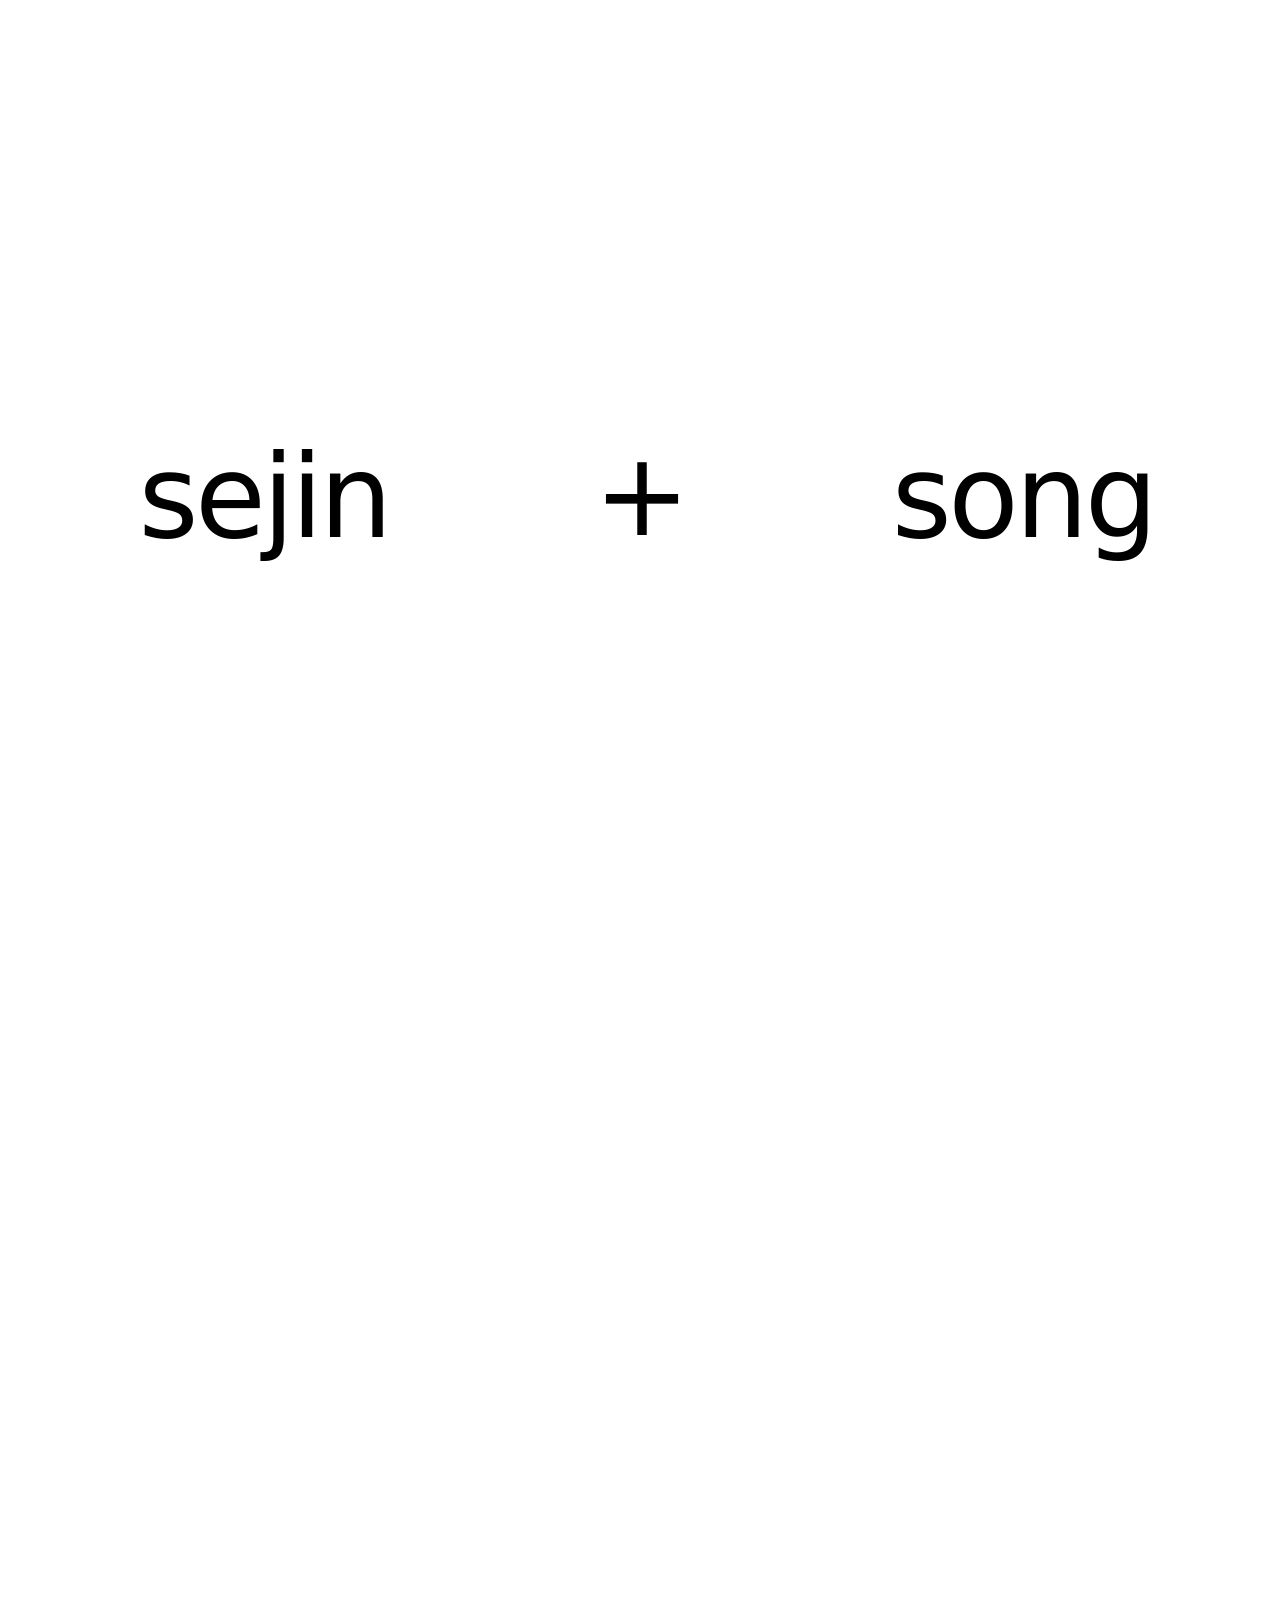
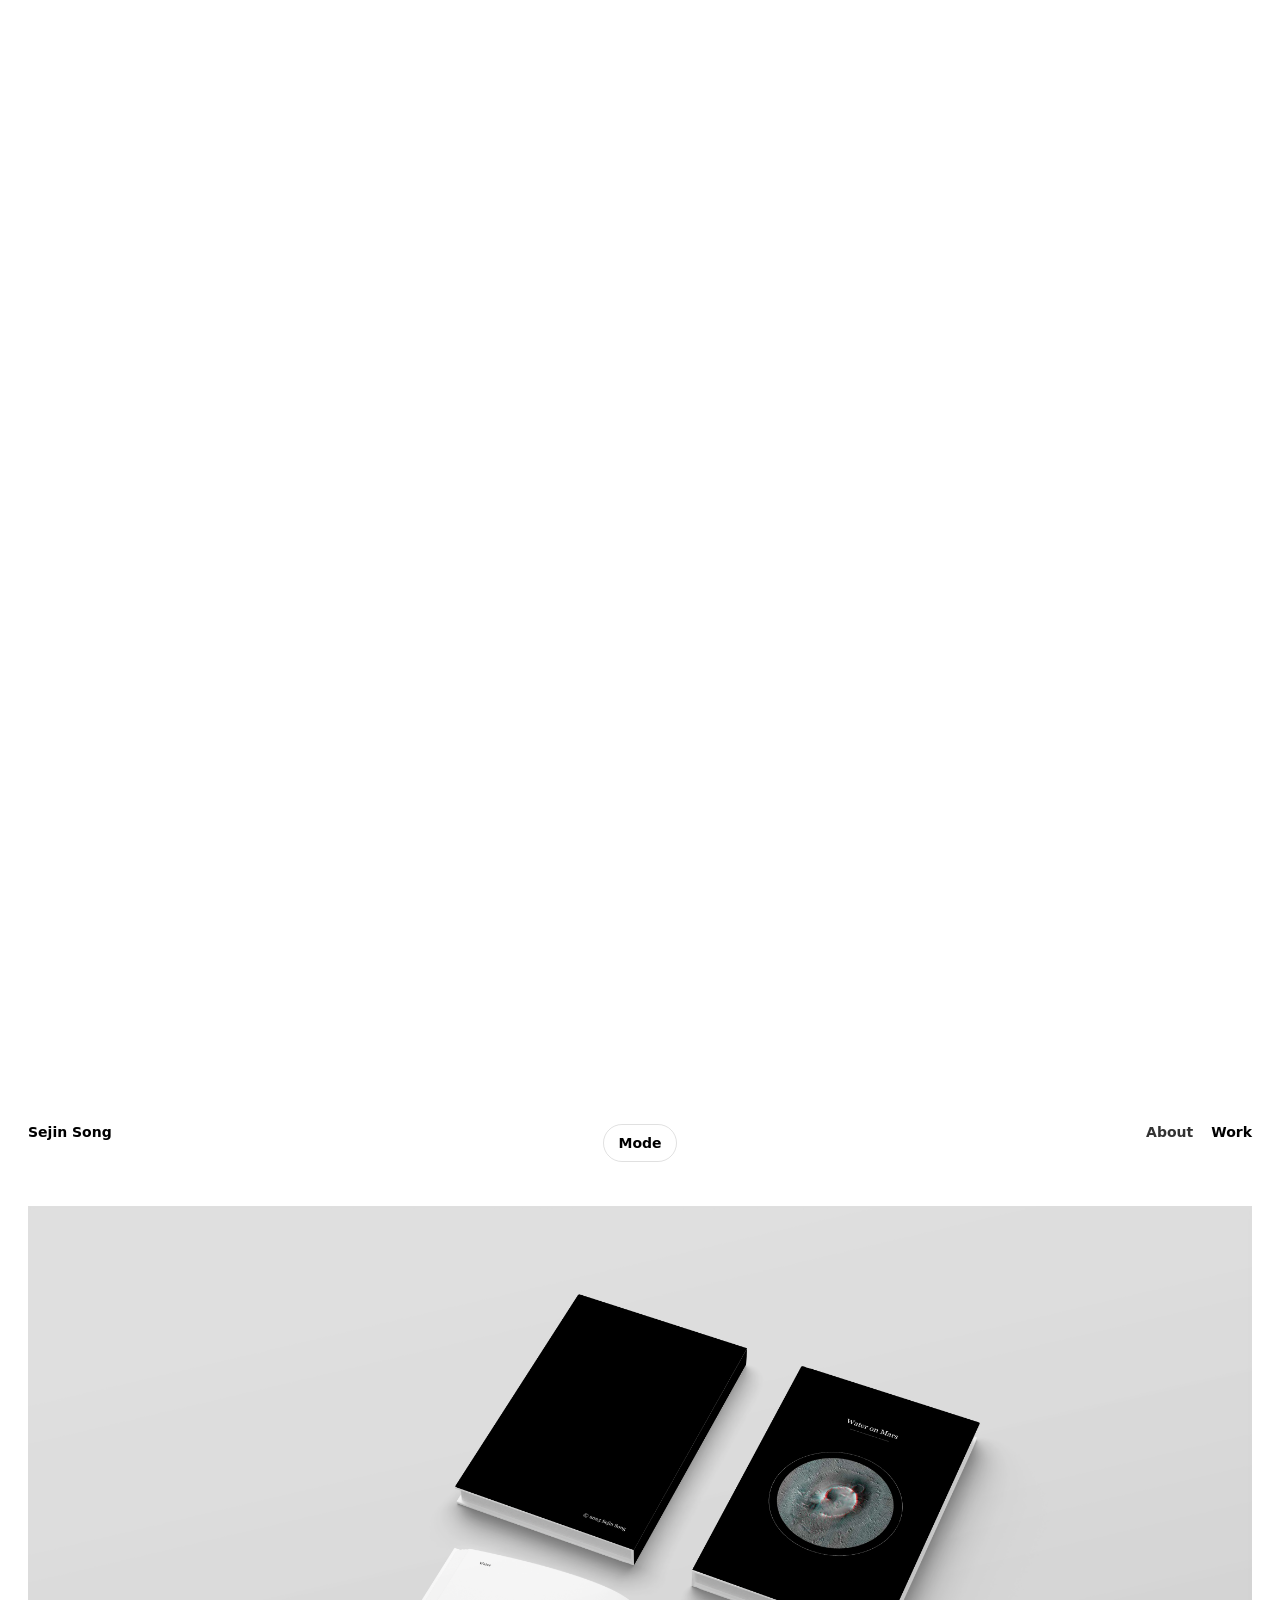
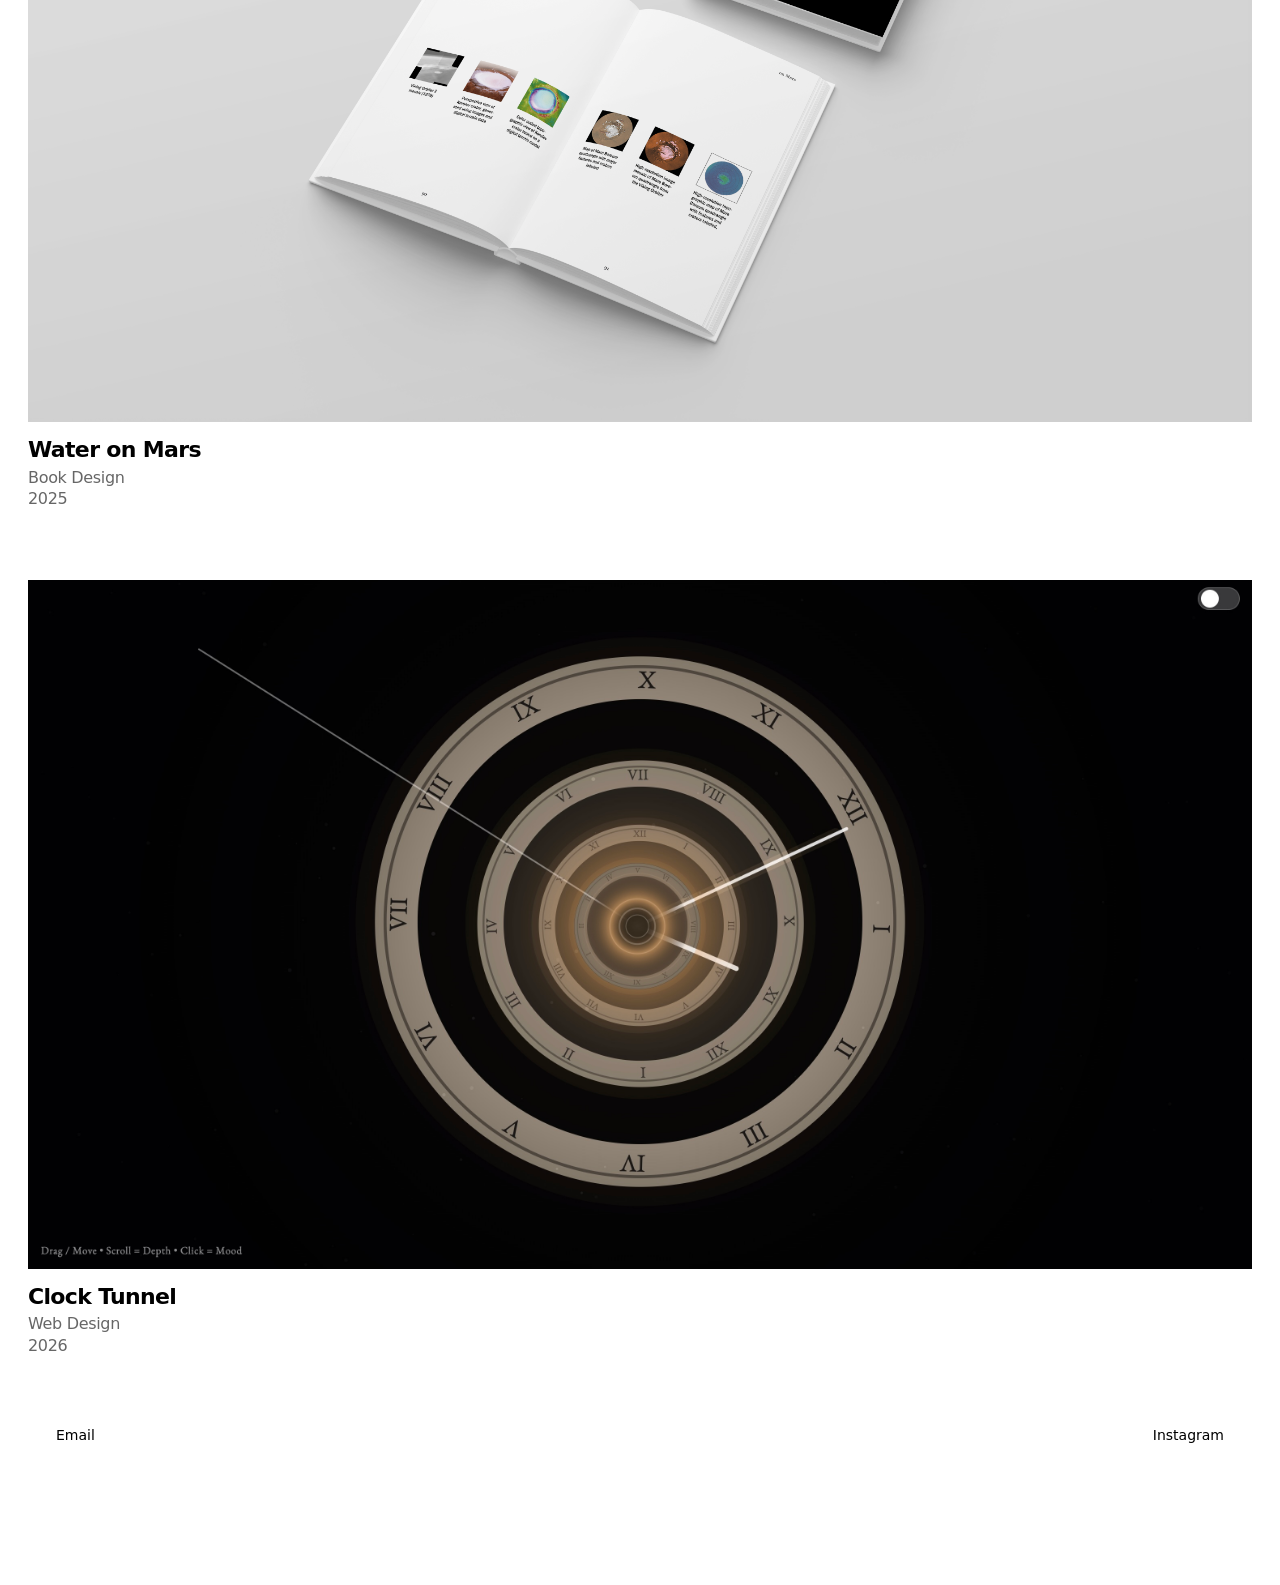
==== index.html @ 60182e3f "Add files via upload" ====
<!doctype html>
<html lang="en">
<head>
  <meta charset="utf-8" />
  <meta name="viewport" content="width=device-width, initial-scale=1" />
  <title>Sejin + Song</title>
  <link rel="stylesheet" href="style.css" />
</head>

<body>
  <!-- 1) Intro scroll animation zone -->
  <section class="scrollZone" id="scrollZone">
    <div class="stage">
      <div class="type">
        <!-- Stage 0 -->
        <h1 class="type__line is-0" id="t0">
          <span class="left">sejin</span>
          <span class="plus">+</span>
          <span class="right">song</span>
        </h1>

        <!-- Stage 1 -->
        <h1 class="type__line is-1" id="t1" aria-hidden="true">
          <span class="left">se</span>
          <span class="plus">+</span>
          <span class="right">so</span>
        </h1>

        <!-- Stage 2 -->
        <h1 class="type__line is-2" id="t2" aria-hidden="true">
          <span class="left">s</span>
          <span class="plus">+</span>
          <span class="right">s</span>
        </h1>
      </div>
    </div>
  </section>

  <!-- 2) Portfolio page (replacing ONE) -->
  <section class="onePage" id="one">
    <header class="oneTop">
      <div class="oneTop__left">Sejin Song</div>

      <button class="modeBtn" id="modeBtn" type="button" aria-label="Toggle theme">
        Mode
      </button>

      <nav class="oneTop__right">
        <a href="#about" class="navLink">About</a>
        <a href="#work" class="navLink is-active">Work</a>
      </nav>
    </header>

    <main class="portfolioMain" id="work">
      <article class="projectCard">
        <a href="wateronmars/index.html" class="projectLink">
          <div class="projectImageWrap">
            <img src="wateronmars.png" alt="Water on Mars book design preview" class="projectImage" />
          </div>
          <div class="projectMeta">
            <h2 class="projectTitle">Water on Mars</h2>
            <p class="projectType">Book Design</p>
            <p class="projectYear">2025</p>
          </div>
        </a>
      </article>

      <article class="projectCard">
        <a href="clock-tunnel.html" class="projectLink">
          <div class="projectImageWrap">
            <img src="clocktunnel.jpg" alt="Clock Tunnel web design preview" class="projectImage" />
          </div>
          <div class="projectMeta">
            <h2 class="projectTitle">Clock Tunnel</h2>
            <p class="projectType">Web Design</p>
            <p class="projectYear">2026</p>
          </div>
        </a>
      </article>


    <footer class="oneBottom">
      <a class="footLink" href="mailto:s7e.song@gmail.com">Email</a>
      <div class="footCenter"></div>
      <a class="footLink" href="https://www.instagram.com/ssejinnnn/" target="_blank" rel="noopener noreferrer">
        Instagram
      </a>
    </footer>
  </section>

  <script src="script.js"></script>
</body>
</html>
---- style.css ----
:root{
  --bg:#fff;
  --fg:#000;
  --muted:rgba(0,0,0,.35);
  --font:ui-sans-serif, system-ui, -apple-system, "Helvetica Neue", Helvetica, Arial, sans-serif;
  --gap:16vw;
}

*{
  box-sizing:border-box;
}

html,
body{
  height:100%;
}

body{
  margin:0;
  background:var(--bg);
  color:var(--fg);
  font-family:var(--font);
  overflow-x:hidden;
}

/* ---------- INTRO SCROLL ZONE ---------- */
.scrollZone{
  height:300vh;
  position:relative;
}

.stage{
  position:sticky;
  top:0;
  height:100vh;
  display:grid;
  place-items:center;
}

.type{
  position:relative;
  width:min(1400px, 96vw);
  height:1.2em;
}

.type__line{
  margin:0;
  position:absolute;
  inset:0;
  display:grid;
  grid-template-columns:1fr auto 1fr;
  align-items:center;
  font-size:clamp(48px, 9vw, 140px);
  font-weight:400;
  letter-spacing:-0.03em;
  line-height:1;
  white-space:nowrap;
  opacity:0;
  transform:translateY(0);
  filter:blur(0);
  will-change:opacity, transform;
}

.left{
  justify-self:end;
  padding-right:var(--gap);
}

.right{
  justify-self:start;
  padding-left:var(--gap);
}

.plus{
  justify-self:center;
  transform:translateY(-0.02em);
}

/* ---------- PORTFOLIO PAGE ---------- */
.onePage{
  --one-bg:#ffffff;
  --one-fg:#000000;
  --one-line:rgba(0,0,0,.12);
  --one-card:#f0f0f0;

  min-height:100vh;
  background:var(--one-bg);
  color:var(--one-fg);
  position:relative;
}

.onePage.is-dark{
  --one-bg:#000000;
  --one-fg:#ffffff;
  --one-line:rgba(255,255,255,.18);
  --one-card:#111111;
}

.oneTop{
  position:sticky;
  top:0;
  z-index:20;
  background:var(--one-bg);
  padding:24px 28px;
  display:grid;
  grid-template-columns:1fr auto 1fr;
  align-items:start;
  font-size:14px;
}

.oneTop__left{
  font-weight:600;
}

.oneTop__right{
  justify-self:end;
  display:inline-flex;
  gap:18px;
  font-weight:600;
}

.navLink{
  color:var(--one-fg);
  text-decoration:none;
  opacity:.8;
}

.navLink.is-active{
  opacity:1;
}

.modeBtn{
  justify-self:center;
  background:transparent;
  color:var(--one-fg);
  border:1px solid var(--one-line);
  border-radius:999px;
  padding:10px 14px;
  font:inherit;
  font-weight:600;
  cursor:pointer;
  transition:transform .15s ease, background .15s ease;
}

.modeBtn:hover{
  transform:translateY(-1px);
  background:color-mix(in oklab, var(--one-fg) 8%, transparent);
}

/* ---------- portfolio list ---------- */
.portfolioMain{
  width:min(1240px, calc(100vw - 56px));
  margin:0 auto;
  padding:20px 0 120px;
}

.projectCard{
  margin-bottom:72px;
}

.projectLink{
  color:var(--one-fg);
  text-decoration:none;
  display:block;
}

.projectImageWrap{
  width:100%;
  background:var(--one-card);
  overflow:hidden;
}

.projectImage{
  display:block;
  width:100%;
  height:auto;
  object-fit:cover;
}

.projectMeta{
  padding-top:16px;
}

.projectTitle{
  margin:0;
  font-size:22px;
  font-weight:700;
  letter-spacing:-0.03em;
  line-height:1.08;
  color:var(--one-fg);
}

.projectType{
  margin:6px 0 2px 0;
  font-size:16px;
  font-weight:500;
  line-height:1.2;
  letter-spacing:-0.02em;
  color:rgba(0,0,0,.6);
}

.projectYear{
  margin:0;
  font-size:16px;
  font-weight:500;
  line-height:1.2;
  letter-spacing:-0.02em;
  color:rgba(0,0,0,.6);
}

.onePage.is-dark .projectType,
.onePage.is-dark .projectYear{
  color:rgba(255,255,255,.6);
}

.projectLink:hover .projectTitle,
.projectLink:hover .projectType,
.projectLink:hover .projectYear{
  opacity:.82;
}

/* ---------- footer ---------- */
.oneBottom{
  padding:0 28px 22px;
  display:grid;
  grid-template-columns:1fr auto 1fr;
  align-items:end;
  font-size:14px;
  color:var(--one-fg);
}

.oneBottom .footLink:last-child{
  justify-self:end;
}

.footLink{
  color:var(--one-fg);
  text-decoration:none;
  white-space:nowrap;
}

.footLink:hover{
  text-decoration:underline;
  text-underline-offset:4px;
}

.footCenter{
  justify-self:center;
  white-space:nowrap;
}

/* ---------- mobile ---------- */
@media (max-width:700px){

  .type{
    width:calc(100vw - 32px);
  }

  .type__line{
    font-size:clamp(30px, 11vw, 60px);
  }

  .oneTop{
    top:0;
    padding:16px;
    grid-template-columns:auto auto auto;
    align-items:center;
    gap:8px;
    font-size:12px;
  }

  .oneTop__left{
    white-space:nowrap;
  }

  .oneTop__right{
    gap:8px;
    white-space:nowrap;
  }

  .modeBtn{
    padding:6px 10px;
    font-size:12px;
  }

  .portfolioMain{
    width:calc(100vw - 32px);
    padding:14px 0 72px;
  }

  .projectCard{
    margin-bottom:56px;
  }

  .projectMeta{
    padding-top:14px;
  }

 .projectTitle{
  font-size:14px;
  font-weight:600;
  line-height:1.05;
}

.projectType{
  margin:4px 0 0 0;
  font-size:12px;
  line-height:1.15;
}

.projectYear{
  font-size:12px;
  line-height:1.15;
}

  .oneBottom{
    left:16px;
    right:16px;
    bottom:16px;
    padding:0 16px 16px;
    font-size:12px;
    grid-template-columns:auto 1fr auto;
    column-gap:8px;
  }

  .footCenter{
    text-align:center;
    font-size:11px;
  }
}
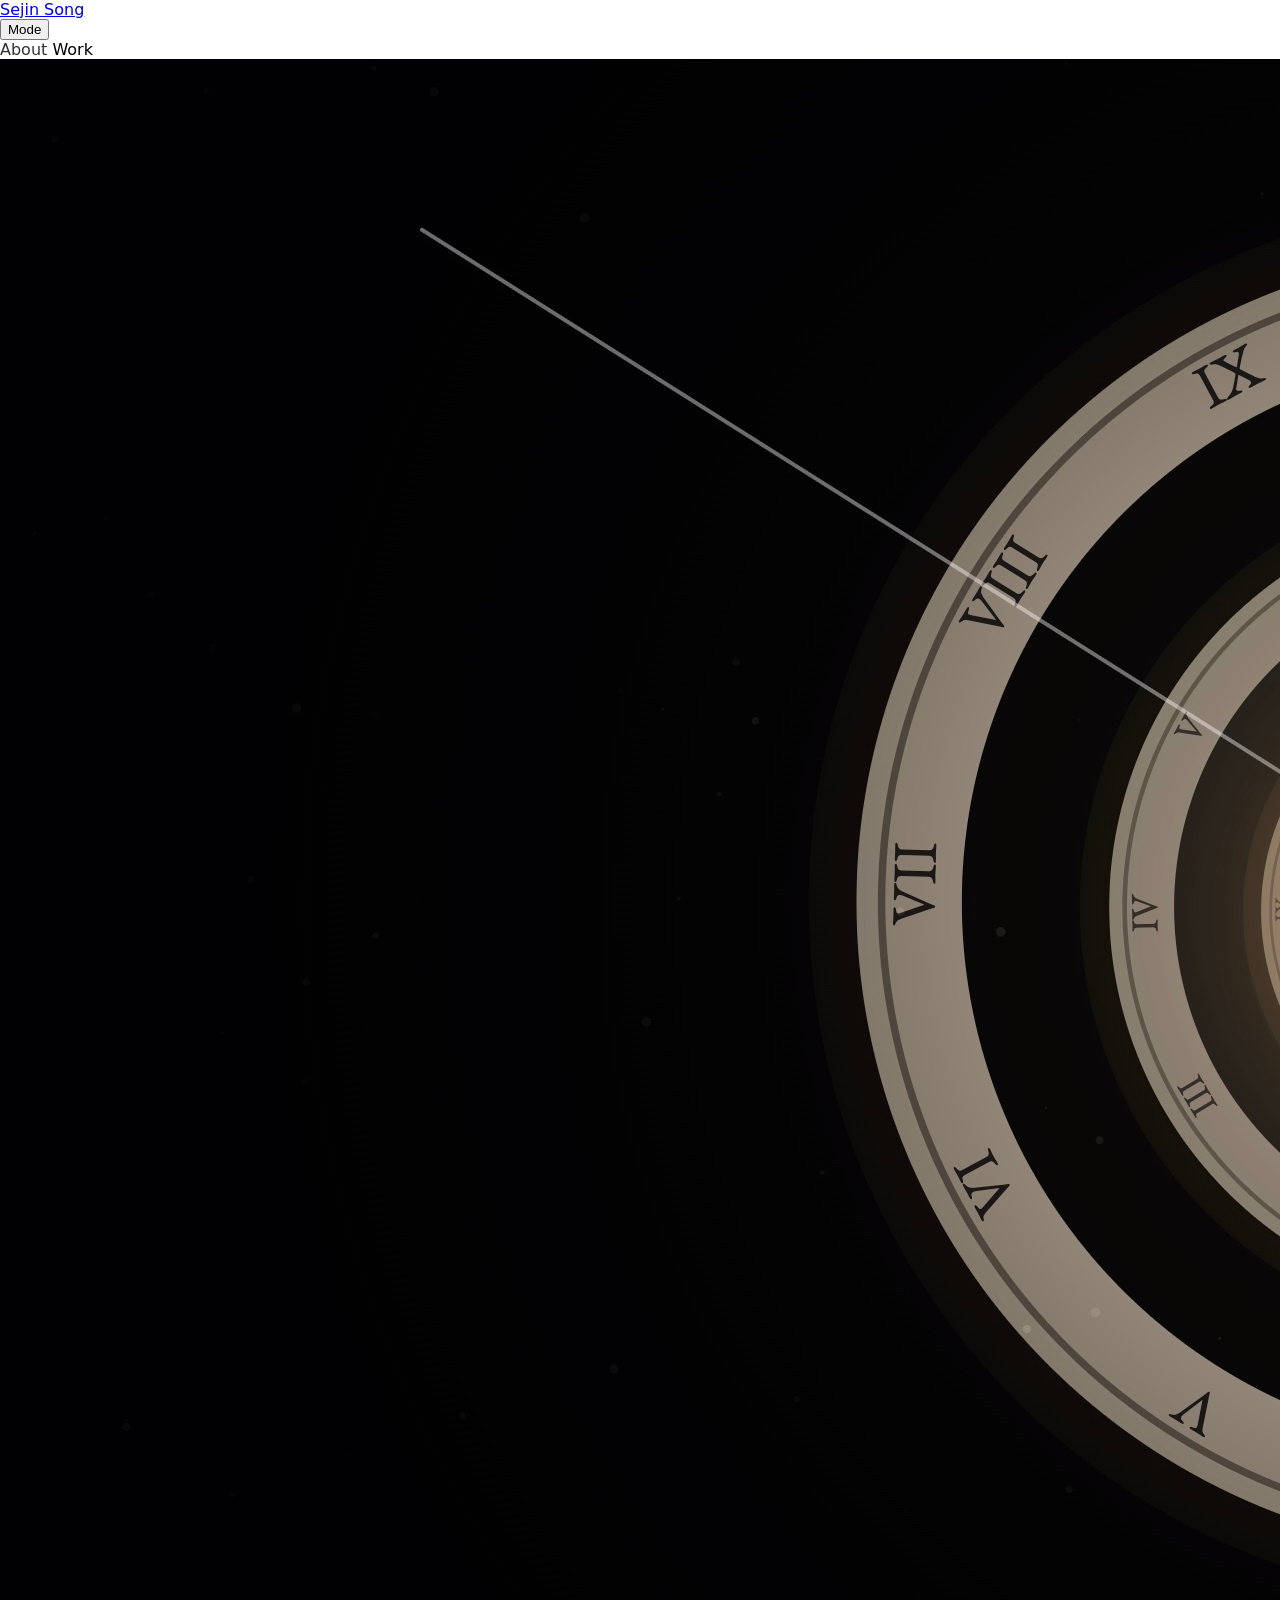
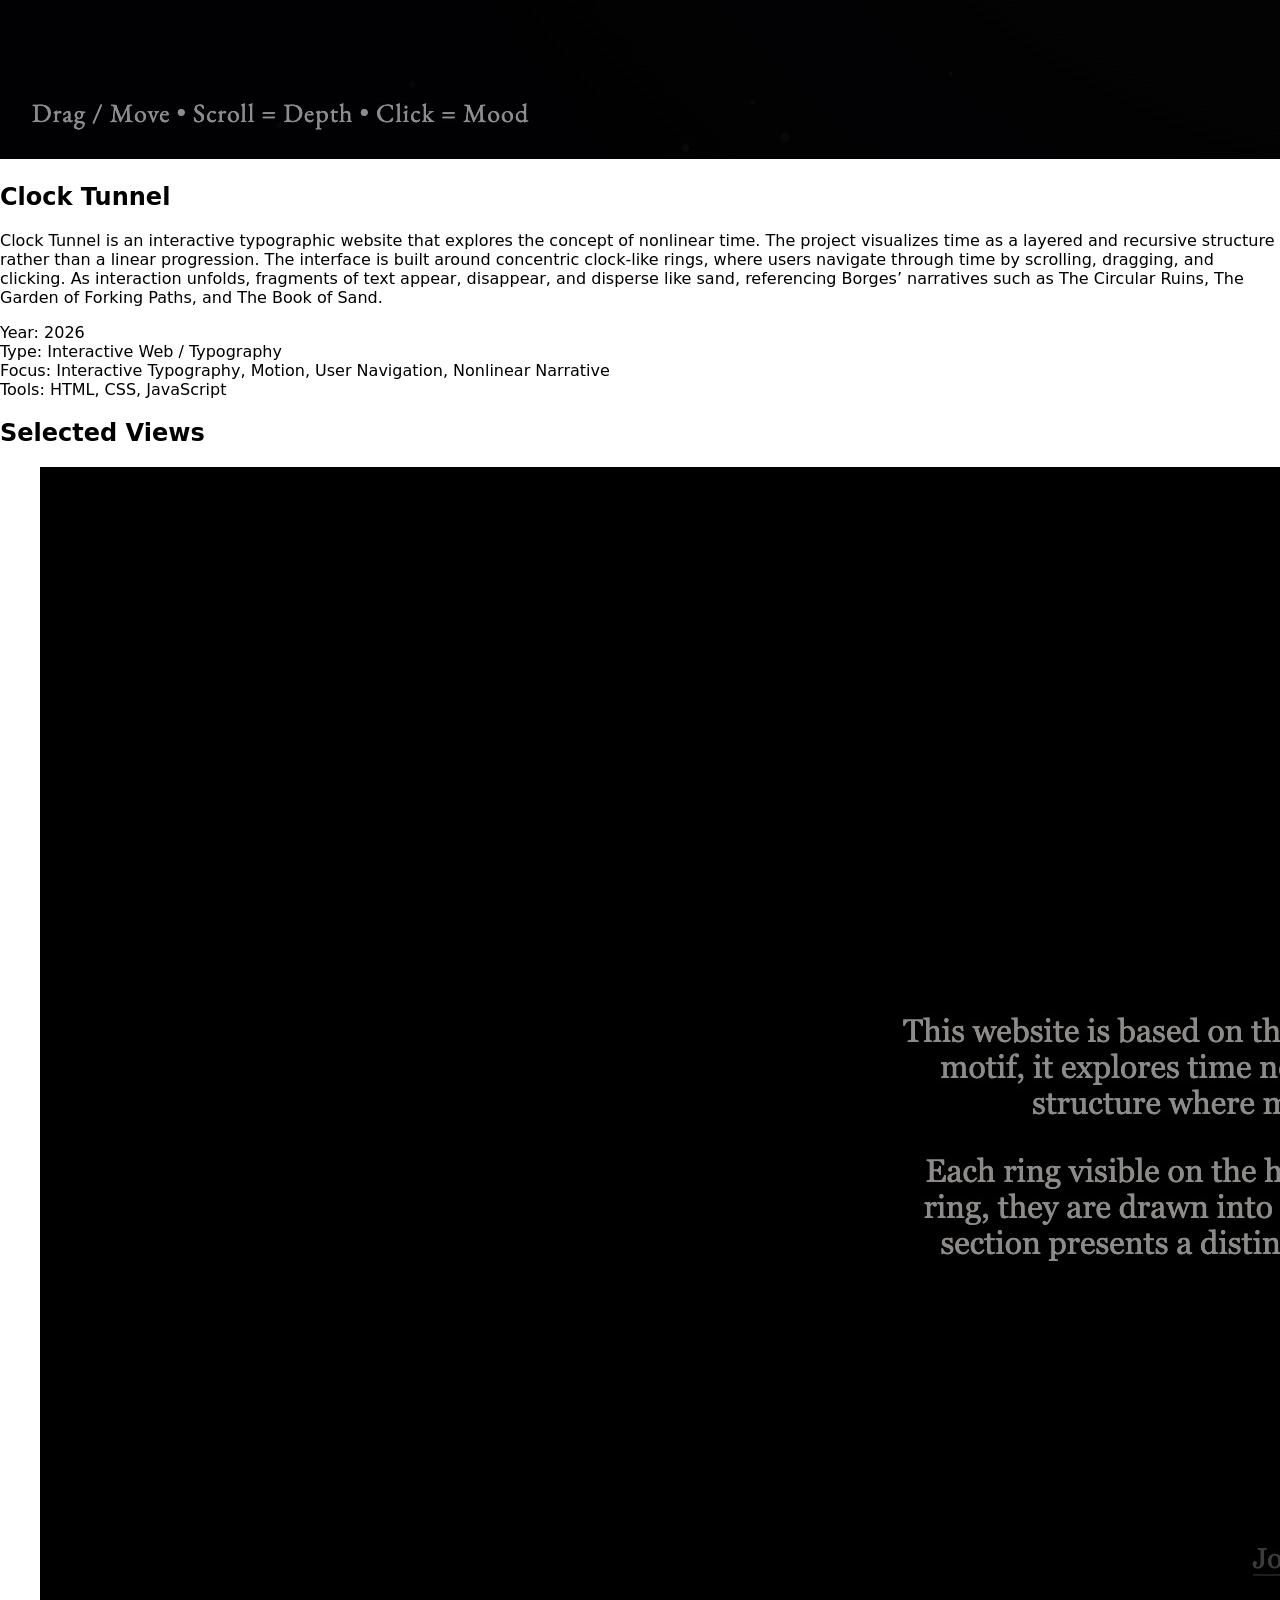
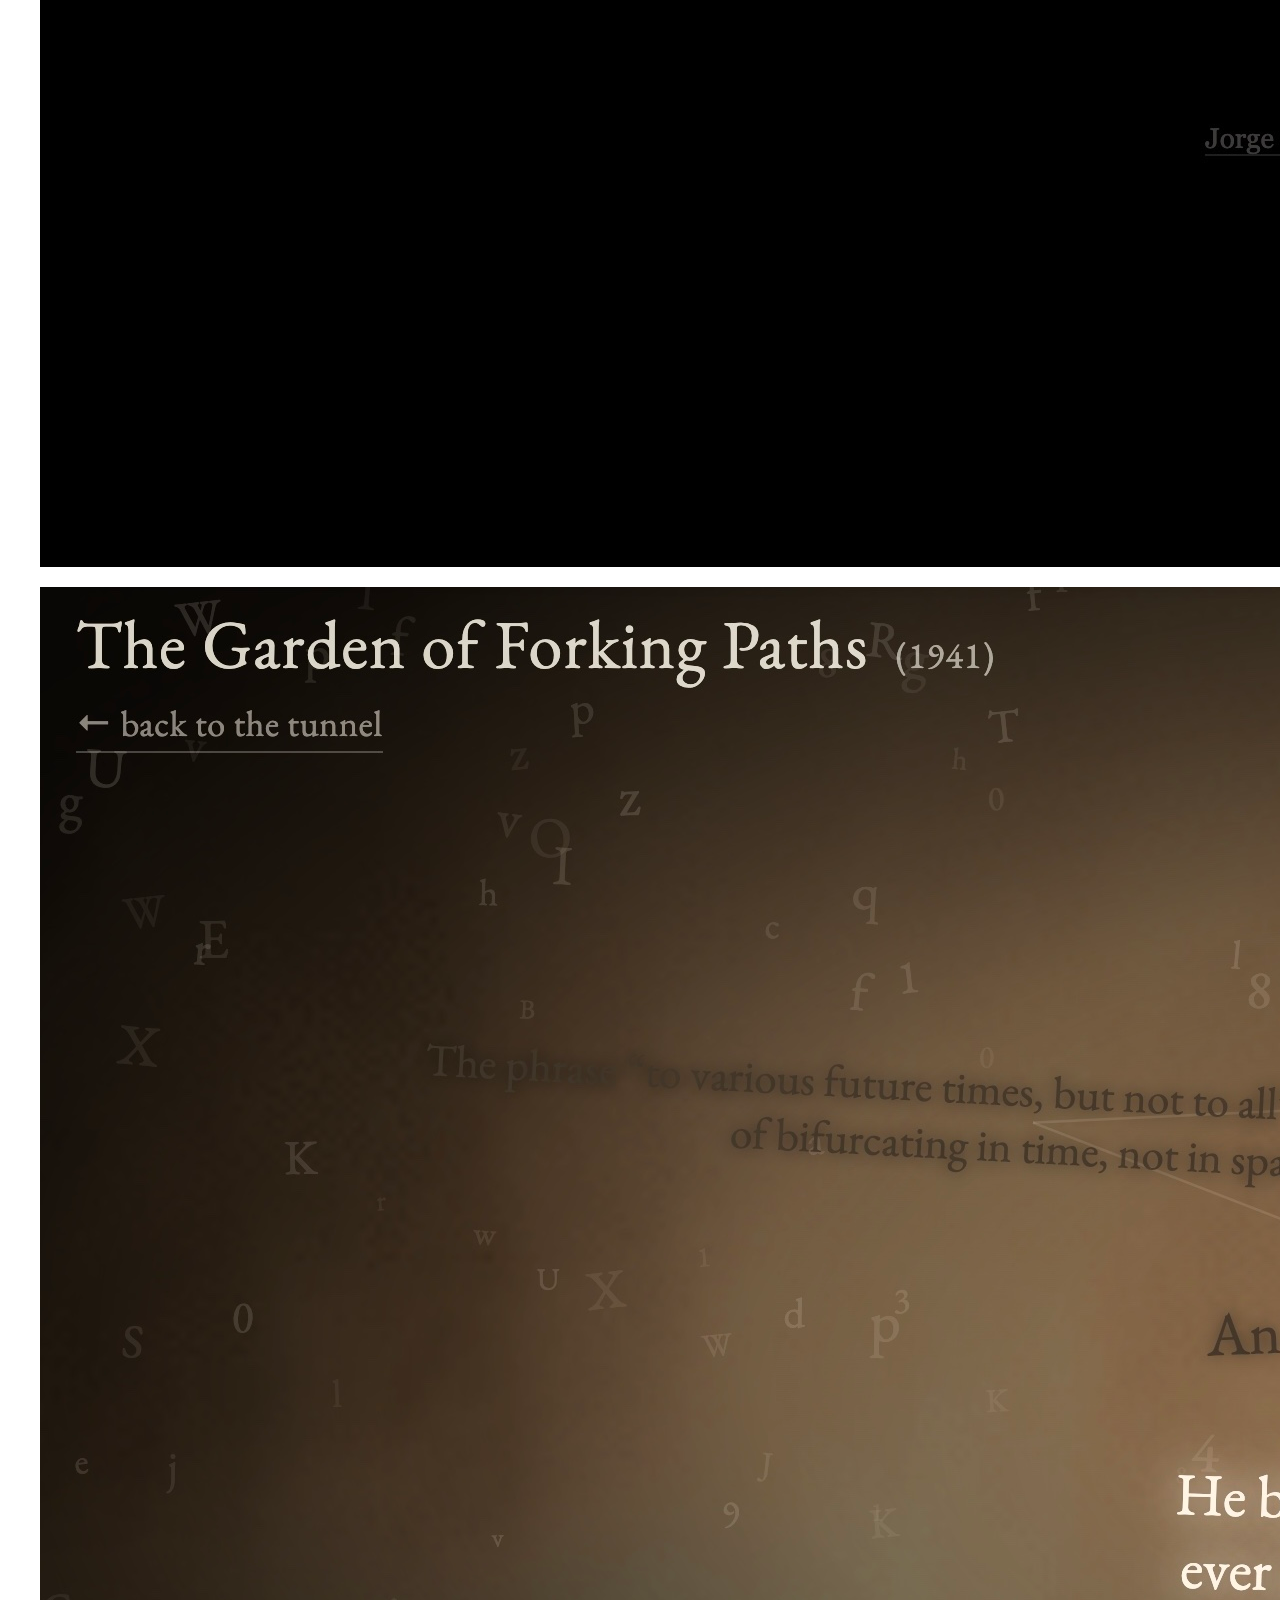
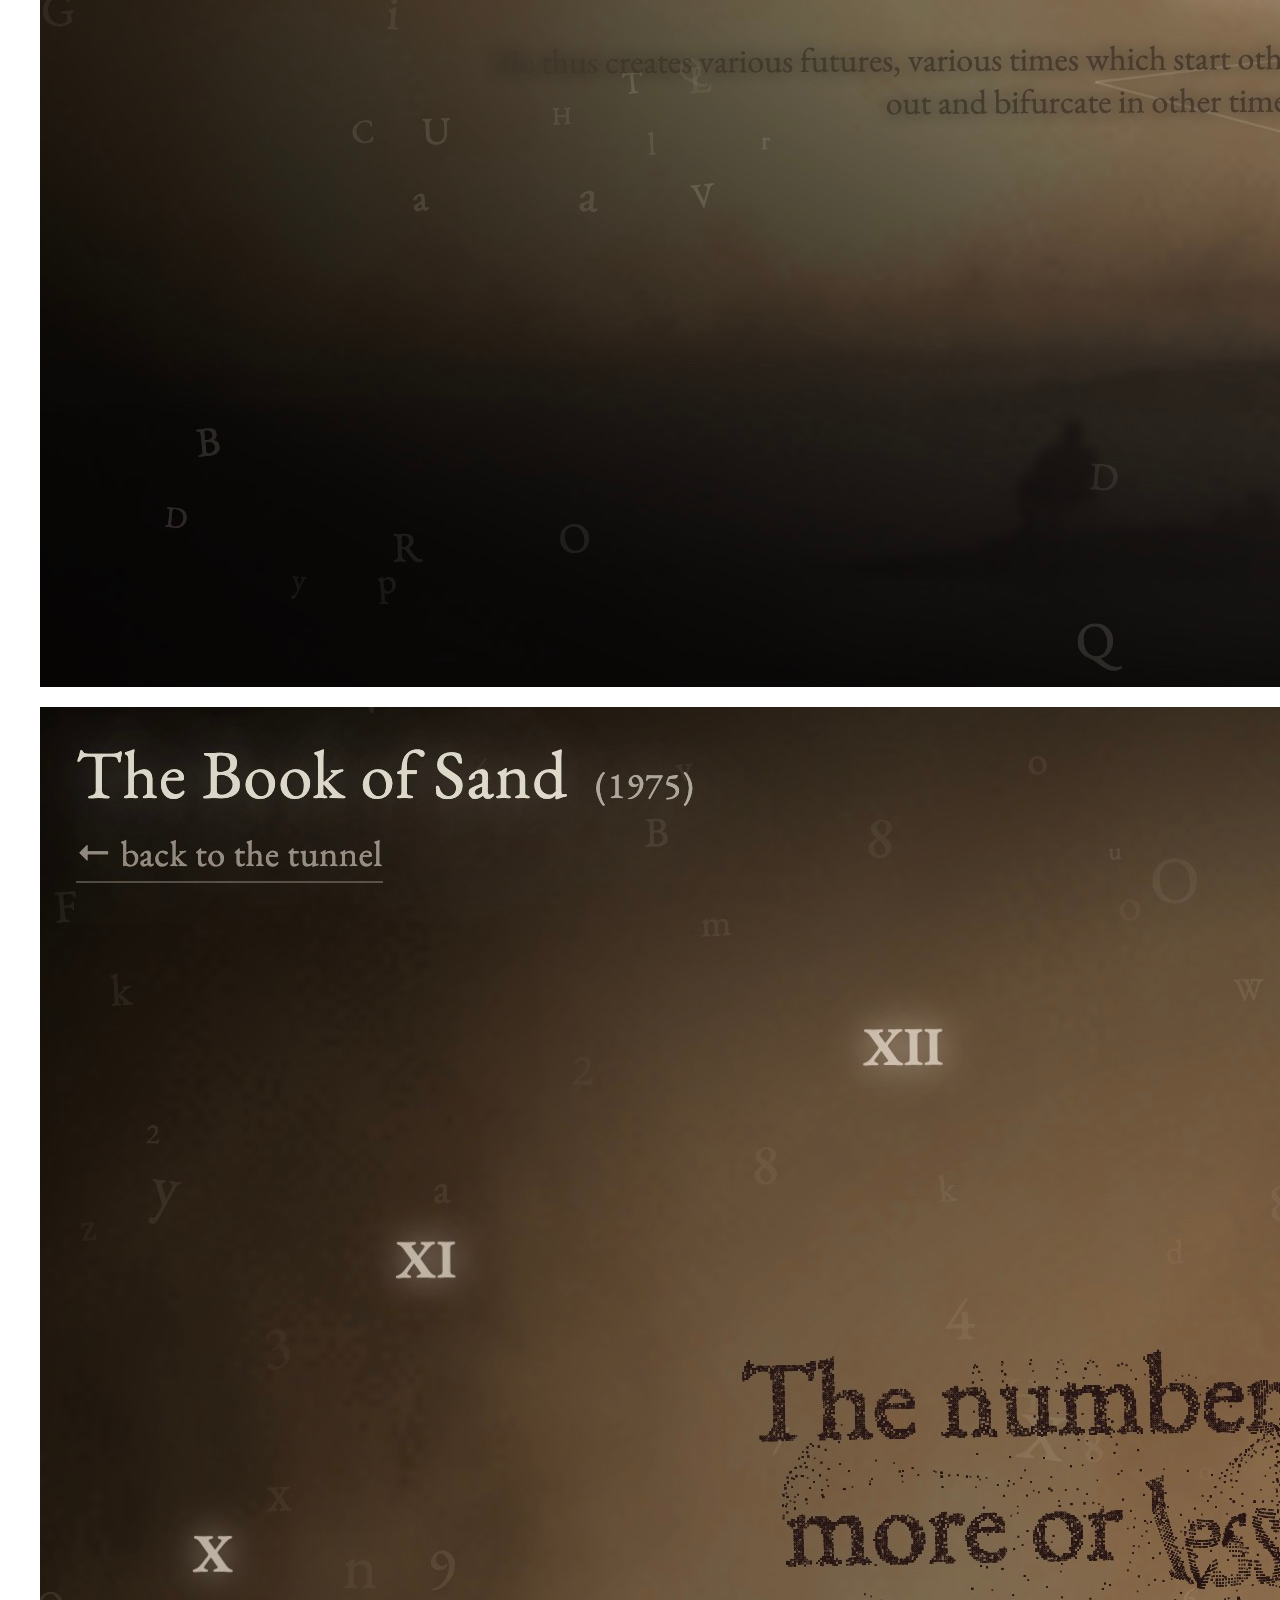
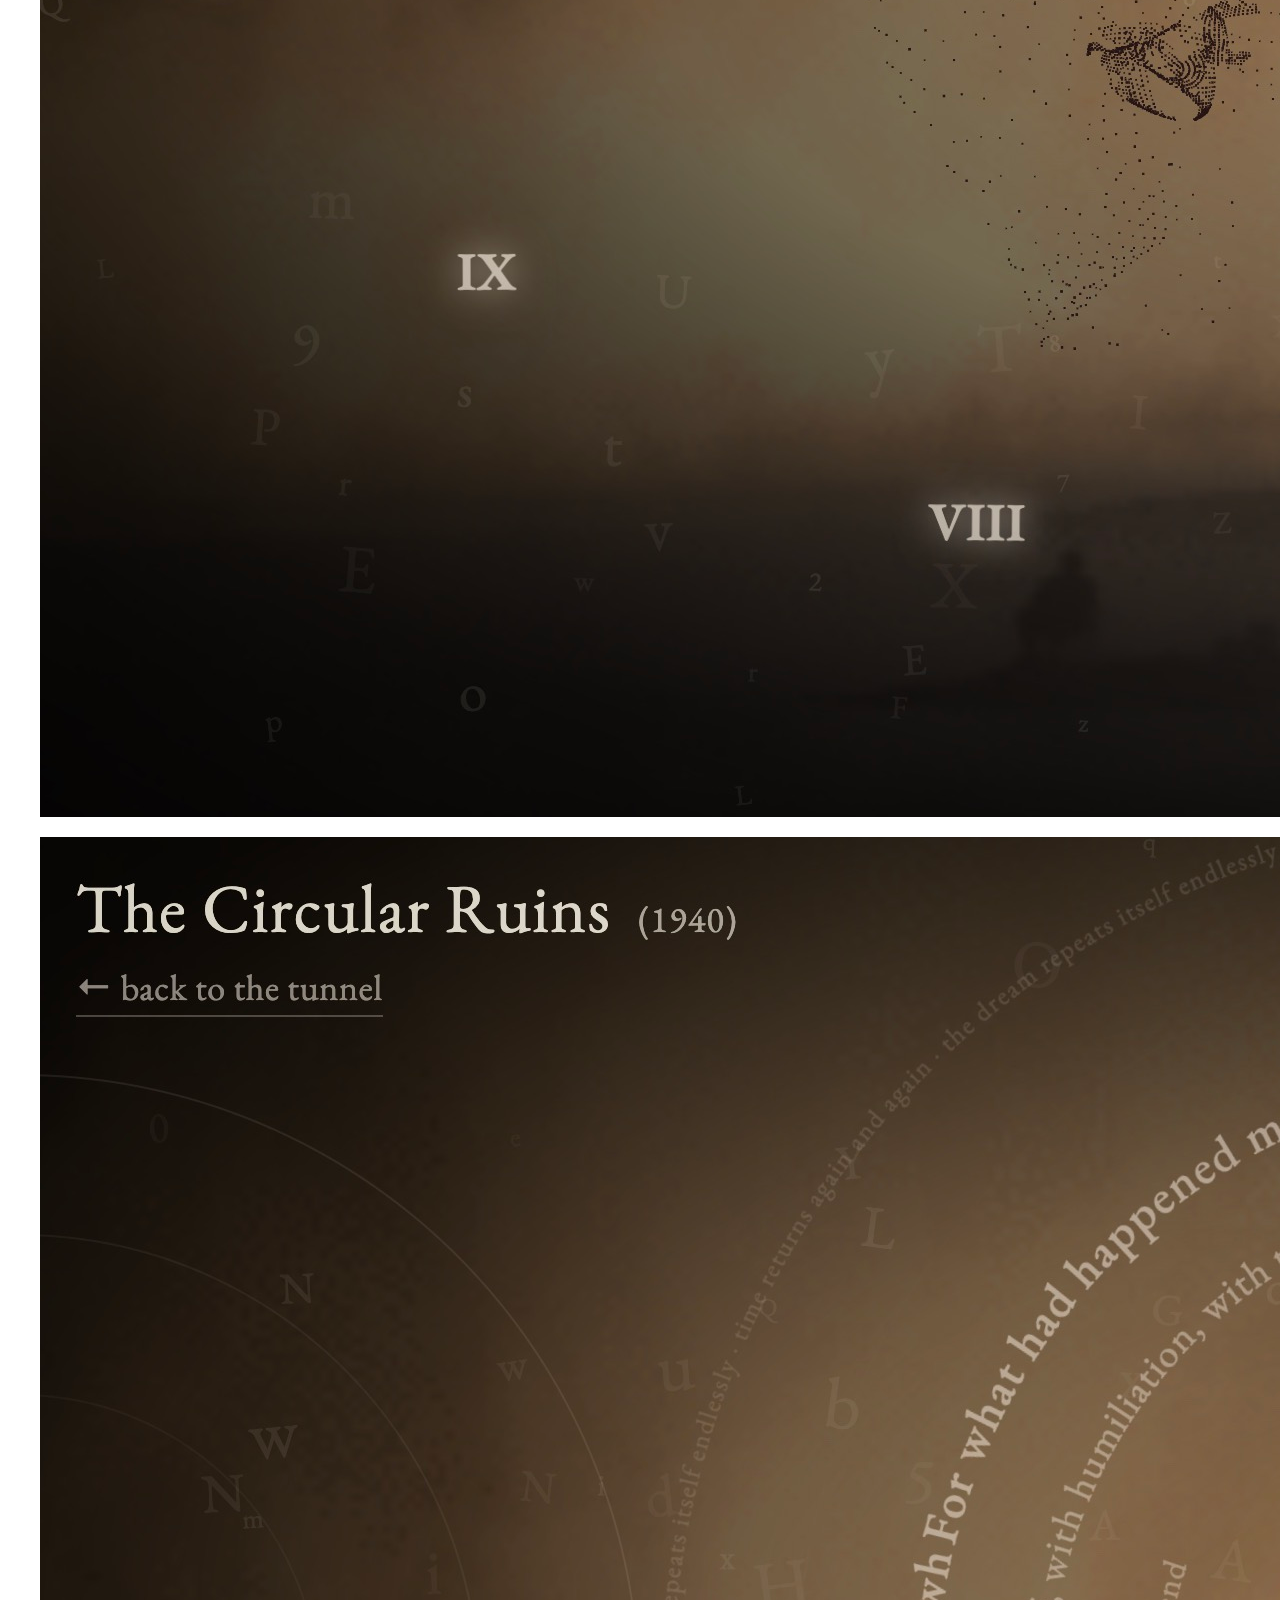
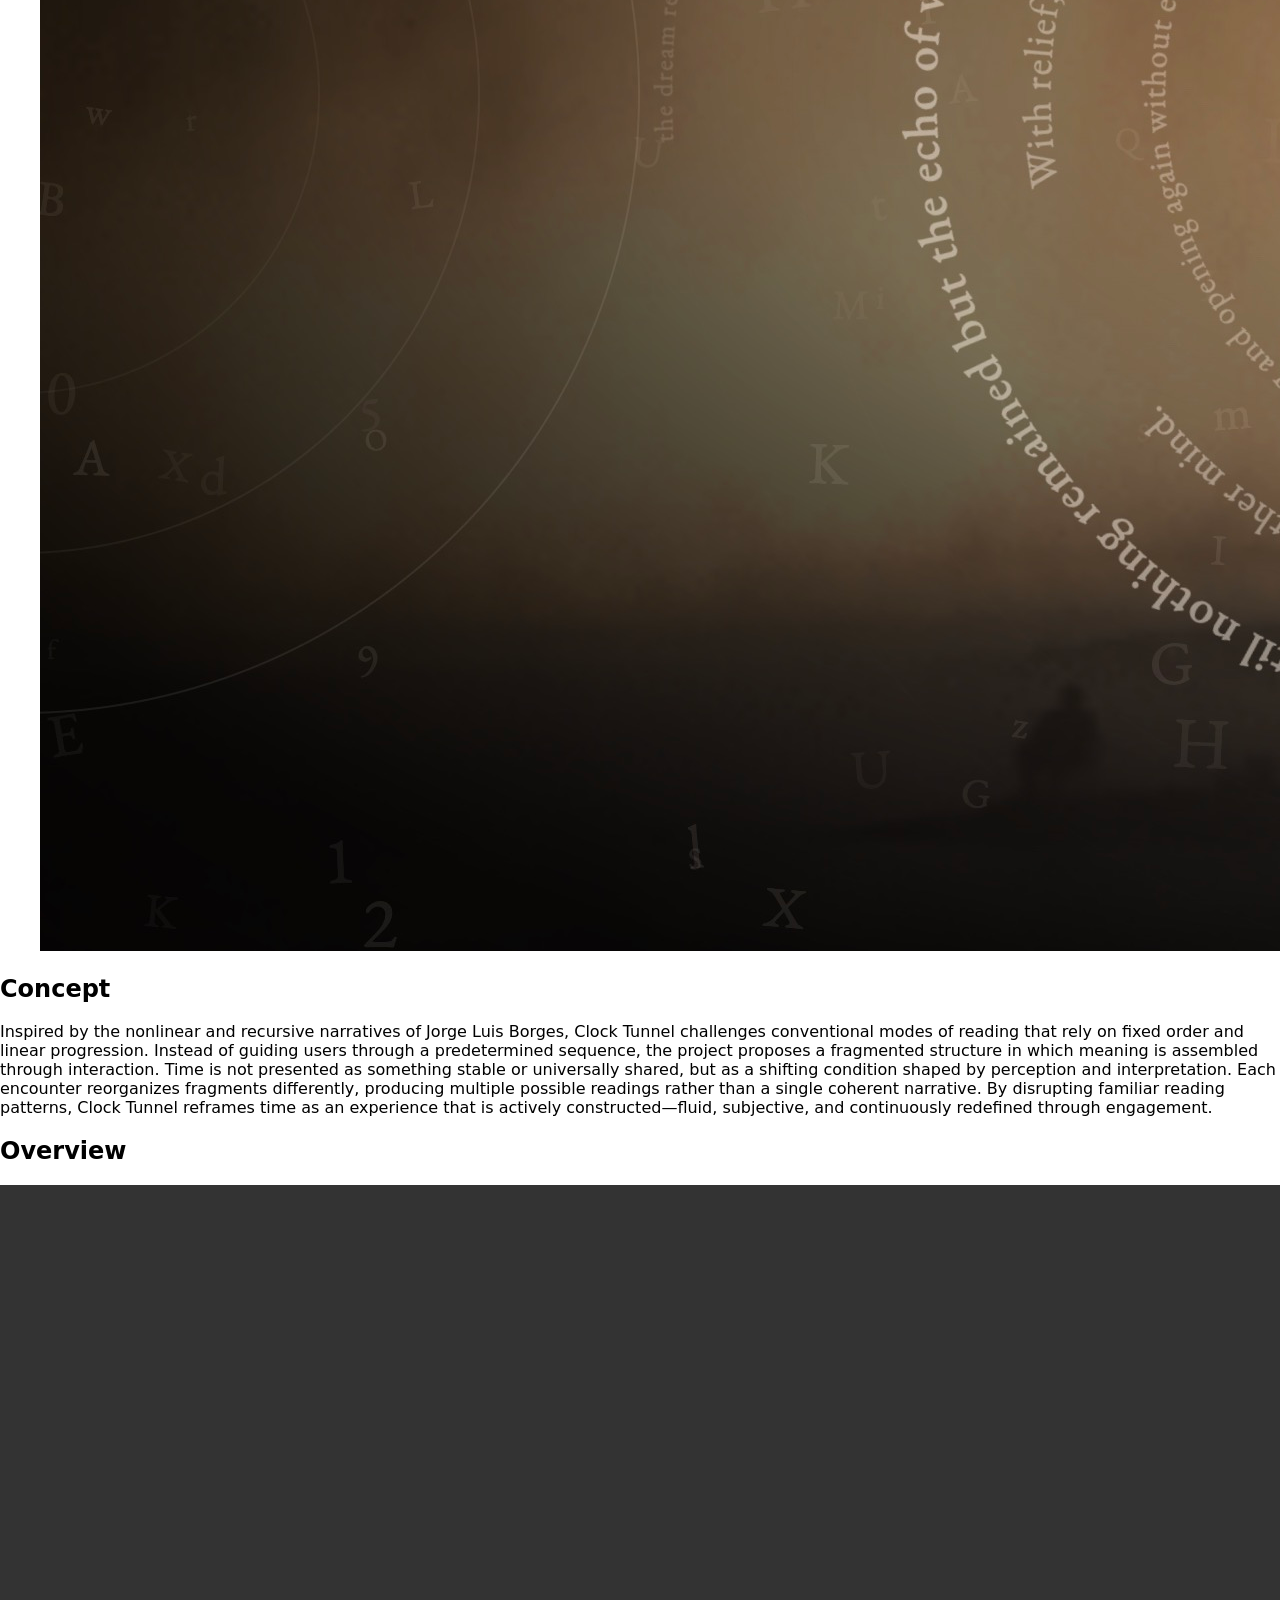
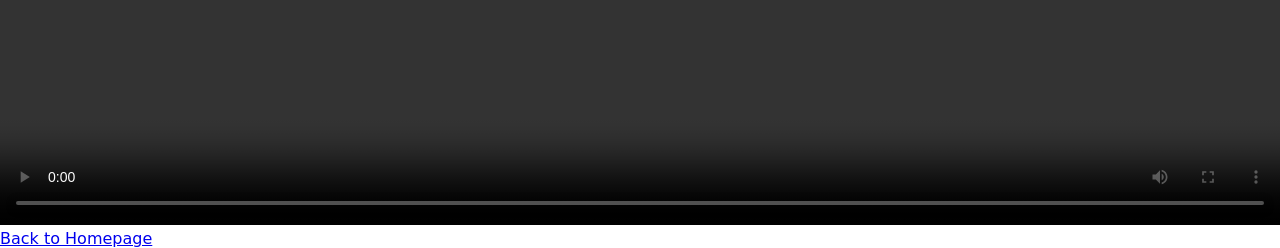
==== commit 64e266b5: "Add files via upload" ====
--- a/index.html
+++ b/index.html
@@ -1,93 +1,127 @@
-<!doctype html>
+<!DOCTYPE html>
 <html lang="en">
 <head>
-  <meta charset="utf-8" />
-  <meta name="viewport" content="width=device-width, initial-scale=1" />
-  <title>Sejin + Song</title>
+  <meta charset="UTF-8" />
+  <meta name="viewport" content="width=device-width, initial-scale=1.0" />
+  <title>clocktunnel — Sejin Song</title>
   <link rel="stylesheet" href="style.css" />
 </head>
+<body class="site-body">
+  <header class="site-header">
+    <a class="brand" href="index.html">Sejin Song</a>
 
-<body>
-  <!-- 1) Intro scroll animation zone -->
-  <section class="scrollZone" id="scrollZone">
-    <div class="stage">
-      <div class="type">
-        <!-- Stage 0 -->
-        <h1 class="type__line is-0" id="t0">
-          <span class="left">sejin</span>
-          <span class="plus">+</span>
-          <span class="right">song</span>
-        </h1>
-
-        <!-- Stage 1 -->
-        <h1 class="type__line is-1" id="t1" aria-hidden="true">
-          <span class="left">se</span>
-          <span class="plus">+</span>
-          <span class="right">so</span>
-        </h1>
-
-        <!-- Stage 2 -->
-        <h1 class="type__line is-2" id="t2" aria-hidden="true">
-          <span class="left">s</span>
-          <span class="plus">+</span>
-          <span class="right">s</span>
-        </h1>
-      </div>
-    </div>
-  </section>
-
-  <!-- 2) Portfolio page (replacing ONE) -->
-  <section class="onePage" id="one">
-    <header class="oneTop">
-      <div class="oneTop__left">Sejin Song</div>
-
-      <button class="modeBtn" id="modeBtn" type="button" aria-label="Toggle theme">
+    <div class="header-center">
+      <button id="modeToggle" class="mode-button" type="button" aria-label="Toggle theme">
         Mode
       </button>
+    </div>
 
-      <nav class="oneTop__right">
-        <a href="#about" class="navLink">About</a>
+    <nav class="site-nav" aria-label="Main navigation">
+       <a href="../About/index.html" class="navLink">About</a>
         <a href="#work" class="navLink is-active">Work</a>
-      </nav>
-    </header>
+    </nav>
+  </header>
+  
 
-    <main class="portfolioMain" id="work">
-      <article class="projectCard">
-        <a href="wateronmars/index.html" class="projectLink">
-          <div class="projectImageWrap">
-            <img src="wateronmars.png" alt="Water on Mars book design preview" class="projectImage" />
+  <main class="project-page">
+    <!-- top section -->
+    <section class="project-top">
+      <div class="project-top__image">
+        <img src="image/1.jpg" alt="Clock Tunnel front gif" />
+      </div>
+
+      <div class="project-top__info">
+        <h1>Clock Tunnel</h1>
+
+        <p class="project-summary">
+         Clock Tunnel is an interactive typographic website that explores the concept of nonlinear time.
+The project visualizes time as a layered and recursive structure rather than a linear progression.
+
+The interface is built around concentric clock-like rings, where users navigate through time by scrolling, dragging, and clicking. As interaction unfolds, fragments of text appear, disappear, and disperse like sand, referencing Borges’ narratives such as The Circular Ruins, The Garden of Forking Paths, and The Book of Sand.
+
+          
+        </p>
+        
+
+        <div class="project-meta">
+          <div class="meta-row">
+            <span class="meta-label">Year:</span>
+            <span class="meta-value">2026</span>
           </div>
-          <div class="projectMeta">
-            <h2 class="projectTitle">Water on Mars</h2>
-            <p class="projectType">Book Design</p>
-            <p class="projectYear">2025</p>
+
+          <div class="meta-row">
+            <span class="meta-label">Type:</span>
+            <span class="meta-value">Interactive Web / Typography</span>
           </div>
-        </a>
-      </article>
 
-      <article class="projectCard">
-        <a href="clock-tunnel.html" class="projectLink">
-          <div class="projectImageWrap">
-            <img src="clocktunnel.jpg" alt="Clock Tunnel web design preview" class="projectImage" />
+          <div class="meta-row">
+            <span class="meta-label">Focus:</span>
+            <span class="meta-value">Interactive Typography, Motion, User Navigation, Nonlinear Narrative</span>
           </div>
-          <div class="projectMeta">
-            <h2 class="projectTitle">Clock Tunnel</h2>
-            <p class="projectType">Web Design</p>
-            <p class="projectYear">2026</p>
+
+          <div class="meta-row">
+            <span class="meta-label">Tools:</span>
+            <span class="meta-value">HTML, CSS, JavaScript</span>
           </div>
-        </a>
-      </article>
+        </div>
+      </div>
+    </section>
 
+    <!-- selected views -->
+    <section class="project-section">
+      <h2 class="section-title">Selected Views</h2>
 
-    <footer class="oneBottom">
-      <a class="footLink" href="mailto:s7e.song@gmail.com">Email</a>
-      <div class="footCenter"></div>
-      <a class="footLink" href="https://www.instagram.com/ssejinnnn/" target="_blank" rel="noopener noreferrer">
-        Instagram
-      </a>
-    </footer>
-  </section>
+      <div class="selected-grid">
+        <figure class="selected-item">
+          <img src="image/6.jpg" alt="Interior spread with circular composition" />
+        </figure>
 
-  <script src="script.js"></script>
+        <figure class="selected-item">
+          <img src="image/3.jpg" alt="Interior spread with image and text" />
+        </figure>
+
+        <figure class="selected-item">
+          <img src="image/8.jpeg" alt="Interior spread with large image" />
+        </figure>
+
+        <figure class="selected-item">
+          <img src="image/7.jpeg" alt="Chapter opener spread" />
+        </figure>
+      </div>
+    </section>
+
+    <!-- concept -->
+    <section class="project-section concept-section">
+      <h2 class="section-title">Concept</h2>
+
+      <div class="concept-text">
+        <p>
+         Inspired by the nonlinear and recursive narratives of Jorge Luis Borges, Clock Tunnel challenges conventional modes of reading that rely on fixed order and linear progression.
+Instead of guiding users through a predetermined sequence, the project proposes a fragmented structure in which meaning is assembled through interaction.
+
+Time is not presented as something stable or universally shared, but as a shifting condition shaped by perception and interpretation. Each encounter reorganizes fragments differently, producing multiple possible readings rather than a single coherent narrative.
+
+By disrupting familiar reading patterns, Clock Tunnel reframes time as an experience that is actively constructed—fluid, subjective, and continuously redefined through engagement.
+        </p>
+      </div>
+    </section>
+
+ <section class="project-section">
+  <h2 class="section-title">Overview</h2>
+
+<div class="overview-media">
+  <video controls width="100%">
+    <source src="image/clocktunnel.mp4" type="video/mp4">
+  </video>
+</div>
+</section>
+
+<section class="back-home">
+  <a href="../index.html" class="back-home__button">Back to Homepage</a>
+</section>
+</main>
+  </main>
+ 
 </body>
-</html>+</html>
+<script src="script.js"></script>
--- a/style.css
+++ b/style.css
@@ -149,7 +149,7 @@
 
 /* ---------- portfolio list ---------- */
 .portfolioMain{
-  width:min(1240px, calc(100vw - 56px));
+  width:min(1000px, calc(100vw - 56px));
   margin:0 auto;
   padding:20px 0 120px;
 }
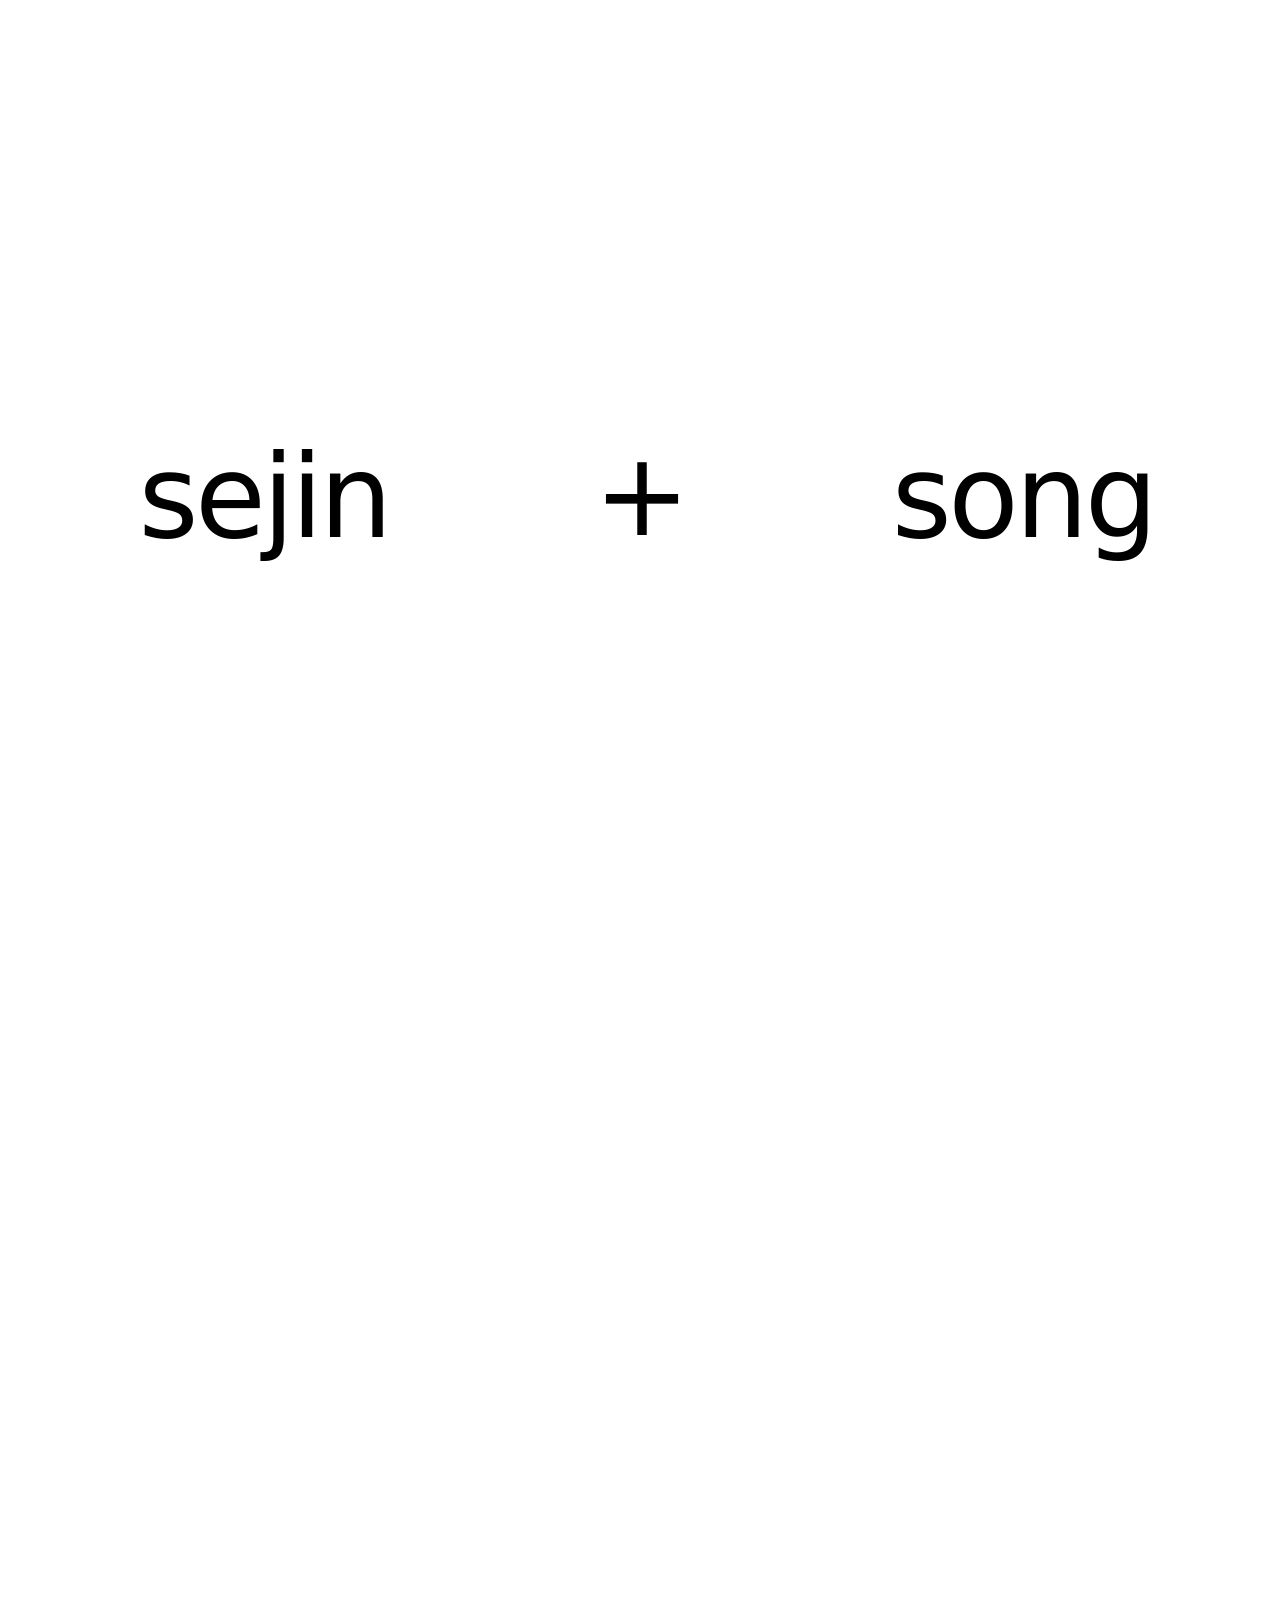
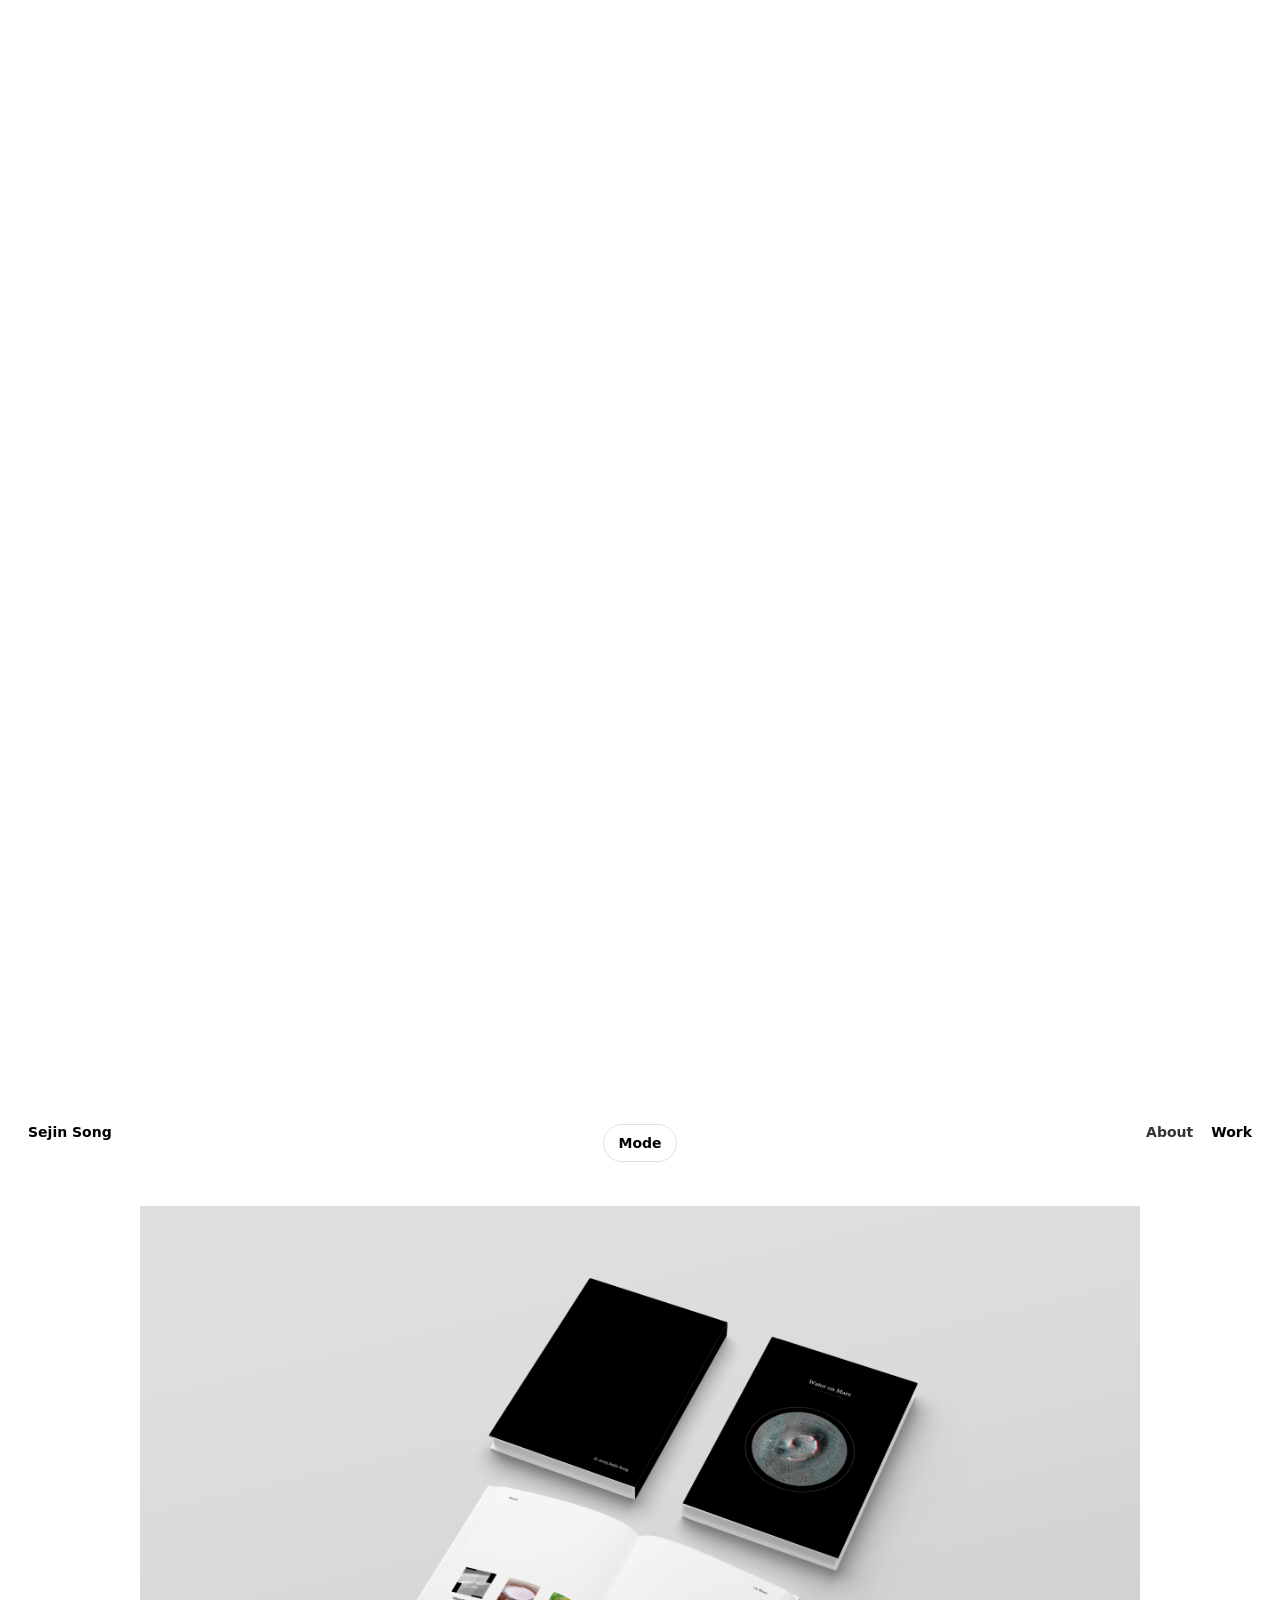
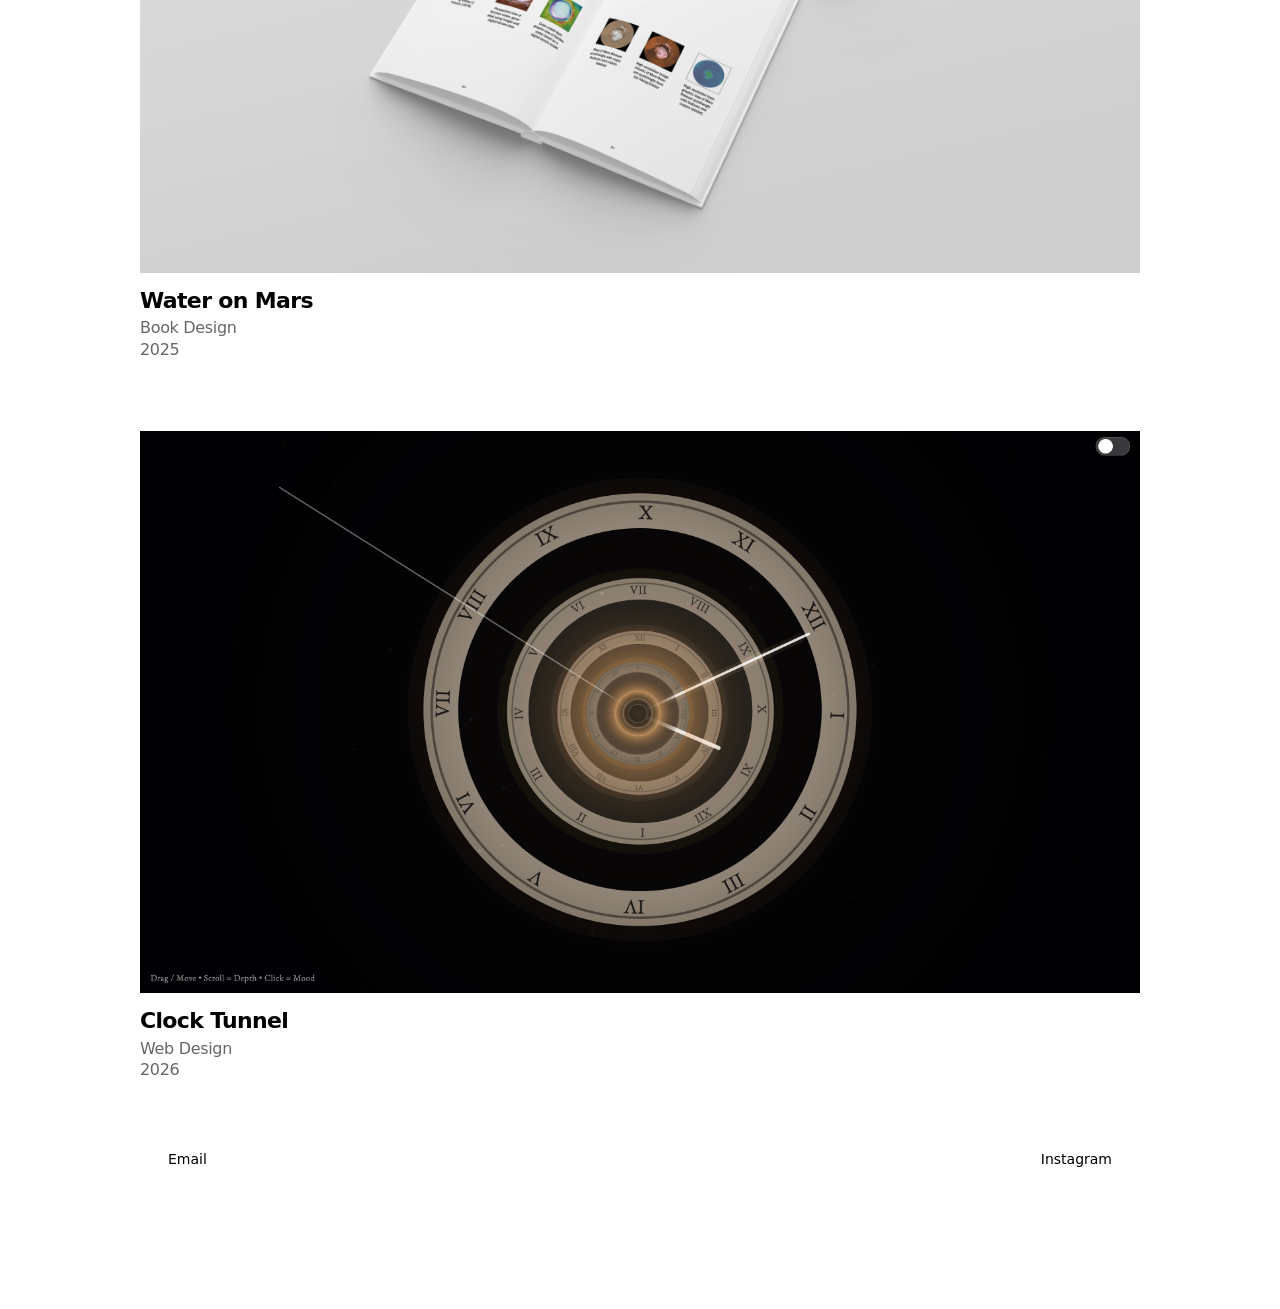
==== commit eaa39b14: "Add files via upload" ====
--- a/index.html
+++ b/index.html
@@ -1,127 +1,93 @@
-<!DOCTYPE html>
+<!doctype html>
 <html lang="en">
 <head>
-  <meta charset="UTF-8" />
-  <meta name="viewport" content="width=device-width, initial-scale=1.0" />
-  <title>clocktunnel — Sejin Song</title>
+  <meta charset="utf-8" />
+  <meta name="viewport" content="width=device-width, initial-scale=1" />
+  <title>Sejin + Song</title>
   <link rel="stylesheet" href="style.css" />
 </head>
-<body class="site-body">
-  <header class="site-header">
-    <a class="brand" href="index.html">Sejin Song</a>
 
-    <div class="header-center">
-      <button id="modeToggle" class="mode-button" type="button" aria-label="Toggle theme">
+<body>
+  <!-- 1) Intro scroll animation zone -->
+  <section class="scrollZone" id="scrollZone">
+    <div class="stage">
+      <div class="type">
+        <!-- Stage 0 -->
+        <h1 class="type__line is-0" id="t0">
+          <span class="left">sejin</span>
+          <span class="plus">+</span>
+          <span class="right">song</span>
+        </h1>
+
+        <!-- Stage 1 -->
+        <h1 class="type__line is-1" id="t1" aria-hidden="true">
+          <span class="left">se</span>
+          <span class="plus">+</span>
+          <span class="right">so</span>
+        </h1>
+
+        <!-- Stage 2 -->
+        <h1 class="type__line is-2" id="t2" aria-hidden="true">
+          <span class="left">s</span>
+          <span class="plus">+</span>
+          <span class="right">s</span>
+        </h1>
+      </div>
+    </div>
+  </section>
+
+  <!-- 2) Portfolio page (replacing ONE) -->
+  <section class="onePage" id="one">
+    <header class="oneTop">
+      <div class="oneTop__left">Sejin Song</div>
+
+      <button class="modeBtn" id="modeBtn" type="button" aria-label="Toggle theme">
         Mode
       </button>
-    </div>
 
-    <nav class="site-nav" aria-label="Main navigation">
-       <a href="../About/index.html" class="navLink">About</a>
+      <nav class="oneTop__right">
+        <a href="About/index.html" class="navLink">About</a>
         <a href="#work" class="navLink is-active">Work</a>
-    </nav>
-  </header>
-  
+      </nav>
+    </header>
 
-  <main class="project-page">
-    <!-- top section -->
-    <section class="project-top">
-      <div class="project-top__image">
-        <img src="image/1.jpg" alt="Clock Tunnel front gif" />
-      </div>
+    <main class="portfolioMain" id="work">
+      <article class="projectCard">
+        <a href="wateronmars/index.html" class="projectLink">
+          <div class="projectImageWrap">
+            <img src="wateronmars.png" alt="Water on Mars book design preview" class="projectImage" />
+          </div>
+          <div class="projectMeta">
+            <h2 class="projectTitle">Water on Mars</h2>
+            <p class="projectType">Book Design</p>
+            <p class="projectYear">2025</p>
+          </div>
+        </a>
+      </article>
 
-      <div class="project-top__info">
-        <h1>Clock Tunnel</h1>
+      <article class="projectCard">
+        <a href="clocktunnel/index.html" class="projectLink">
+          <div class="projectImageWrap">
+            <img src="clocktunnel.jpg" alt="Clock Tunnel web design preview" class="projectImage" />
+          </div>
+          <div class="projectMeta">
+            <h2 class="projectTitle">Clock Tunnel</h2>
+            <p class="projectType">Web Design</p>
+            <p class="projectYear">2026</p>
+          </div>
+        </a>
+      </article>
 
-        <p class="project-summary">
-         Clock Tunnel is an interactive typographic website that explores the concept of nonlinear time.
-The project visualizes time as a layered and recursive structure rather than a linear progression.
 
-The interface is built around concentric clock-like rings, where users navigate through time by scrolling, dragging, and clicking. As interaction unfolds, fragments of text appear, disappear, and disperse like sand, referencing Borges’ narratives such as The Circular Ruins, The Garden of Forking Paths, and The Book of Sand.
+    <footer class="oneBottom">
+      <a class="footLink" href="mailto:s7e.song@gmail.com">Email</a>
+      <div class="footCenter"></div>
+      <a class="footLink" href="https://www.instagram.com/sesorchive" target="_blank" rel="noopener noreferrer">
+        Instagram
+      </a>
+    </footer>
+  </section>
 
-          
-        </p>
-        
-
-        <div class="project-meta">
-          <div class="meta-row">
-            <span class="meta-label">Year:</span>
-            <span class="meta-value">2026</span>
-          </div>
-
-          <div class="meta-row">
-            <span class="meta-label">Type:</span>
-            <span class="meta-value">Interactive Web / Typography</span>
-          </div>
-
-          <div class="meta-row">
-            <span class="meta-label">Focus:</span>
-            <span class="meta-value">Interactive Typography, Motion, User Navigation, Nonlinear Narrative</span>
-          </div>
-
-          <div class="meta-row">
-            <span class="meta-label">Tools:</span>
-            <span class="meta-value">HTML, CSS, JavaScript</span>
-          </div>
-        </div>
-      </div>
-    </section>
-
-    <!-- selected views -->
-    <section class="project-section">
-      <h2 class="section-title">Selected Views</h2>
-
-      <div class="selected-grid">
-        <figure class="selected-item">
-          <img src="image/6.jpg" alt="Interior spread with circular composition" />
-        </figure>
-
-        <figure class="selected-item">
-          <img src="image/3.jpg" alt="Interior spread with image and text" />
-        </figure>
-
-        <figure class="selected-item">
-          <img src="image/8.jpeg" alt="Interior spread with large image" />
-        </figure>
-
-        <figure class="selected-item">
-          <img src="image/7.jpeg" alt="Chapter opener spread" />
-        </figure>
-      </div>
-    </section>
-
-    <!-- concept -->
-    <section class="project-section concept-section">
-      <h2 class="section-title">Concept</h2>
-
-      <div class="concept-text">
-        <p>
-         Inspired by the nonlinear and recursive narratives of Jorge Luis Borges, Clock Tunnel challenges conventional modes of reading that rely on fixed order and linear progression.
-Instead of guiding users through a predetermined sequence, the project proposes a fragmented structure in which meaning is assembled through interaction.
-
-Time is not presented as something stable or universally shared, but as a shifting condition shaped by perception and interpretation. Each encounter reorganizes fragments differently, producing multiple possible readings rather than a single coherent narrative.
-
-By disrupting familiar reading patterns, Clock Tunnel reframes time as an experience that is actively constructed—fluid, subjective, and continuously redefined through engagement.
-        </p>
-      </div>
-    </section>
-
- <section class="project-section">
-  <h2 class="section-title">Overview</h2>
-
-<div class="overview-media">
-  <video controls width="100%">
-    <source src="image/clocktunnel.mp4" type="video/mp4">
-  </video>
-</div>
-</section>
-
-<section class="back-home">
-  <a href="../index.html" class="back-home__button">Back to Homepage</a>
-</section>
-</main>
-  </main>
- 
 </body>
 </html>
 <script src="script.js"></script>
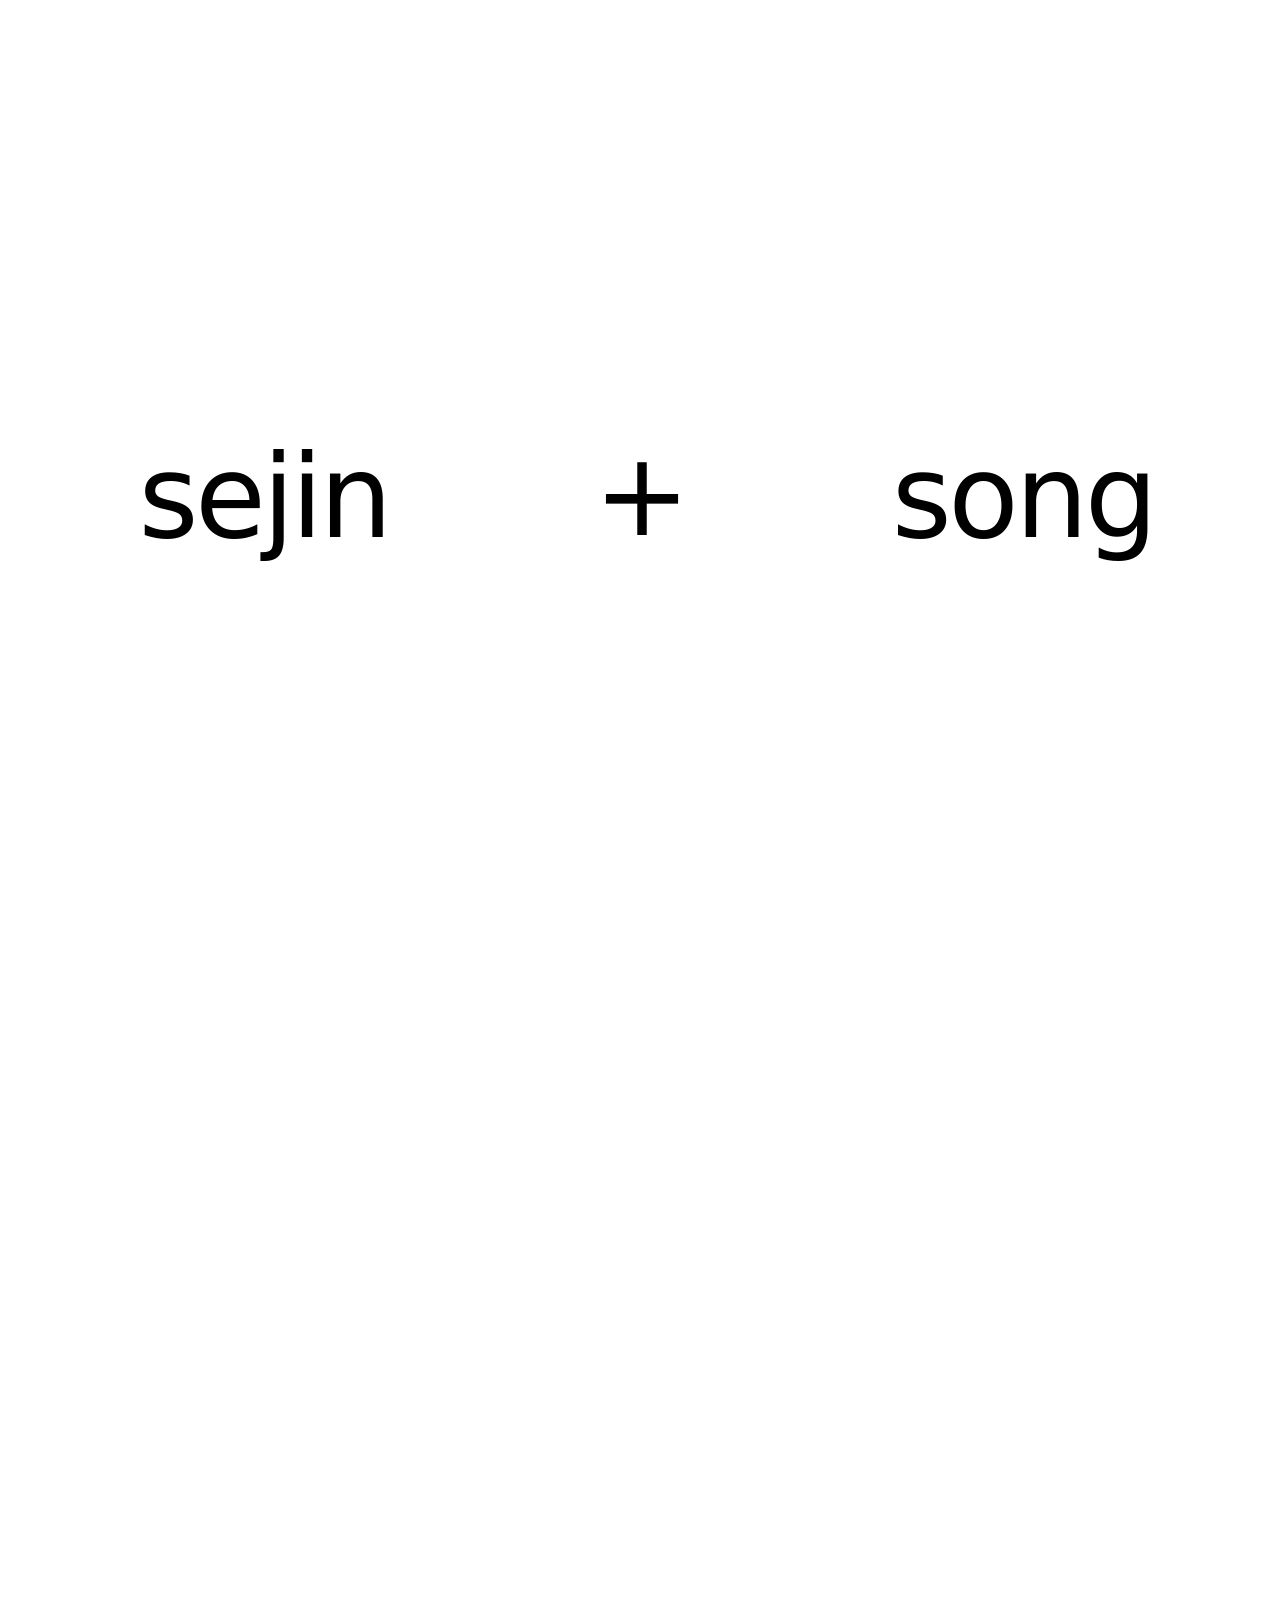
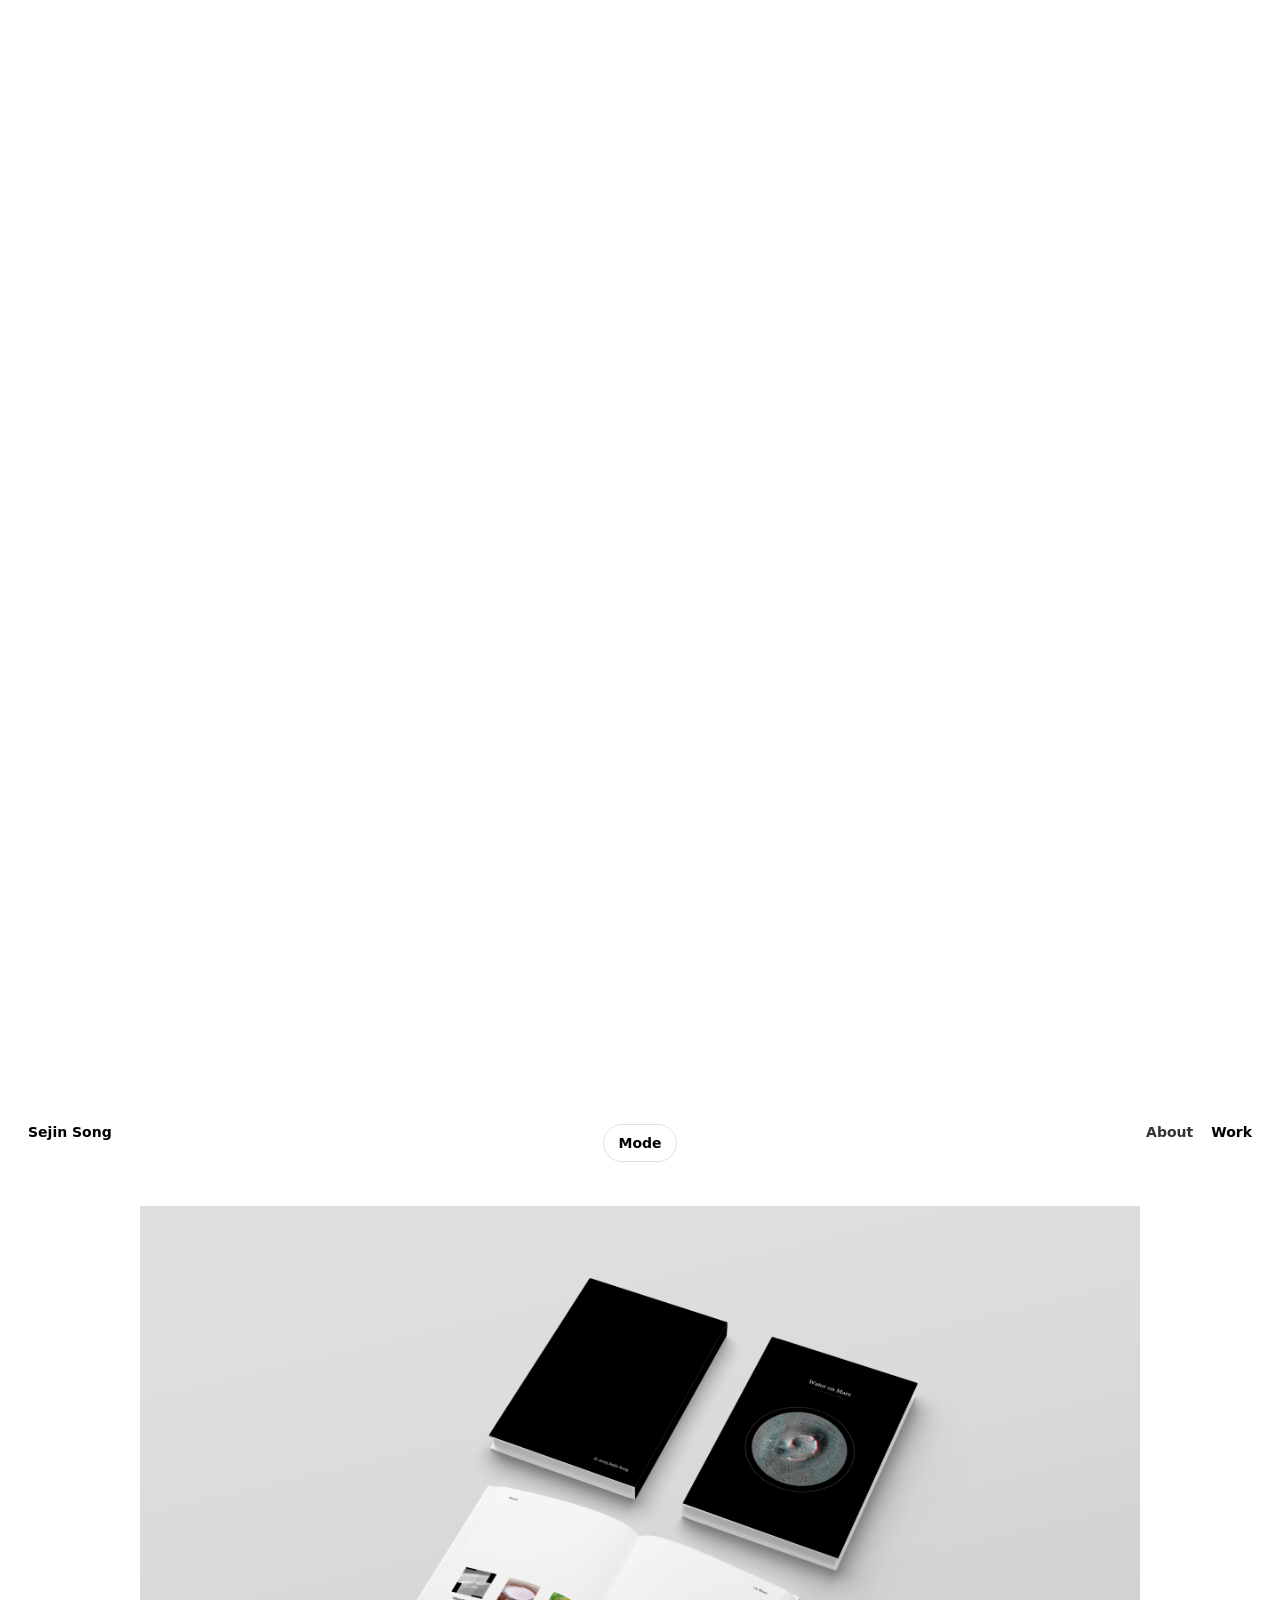
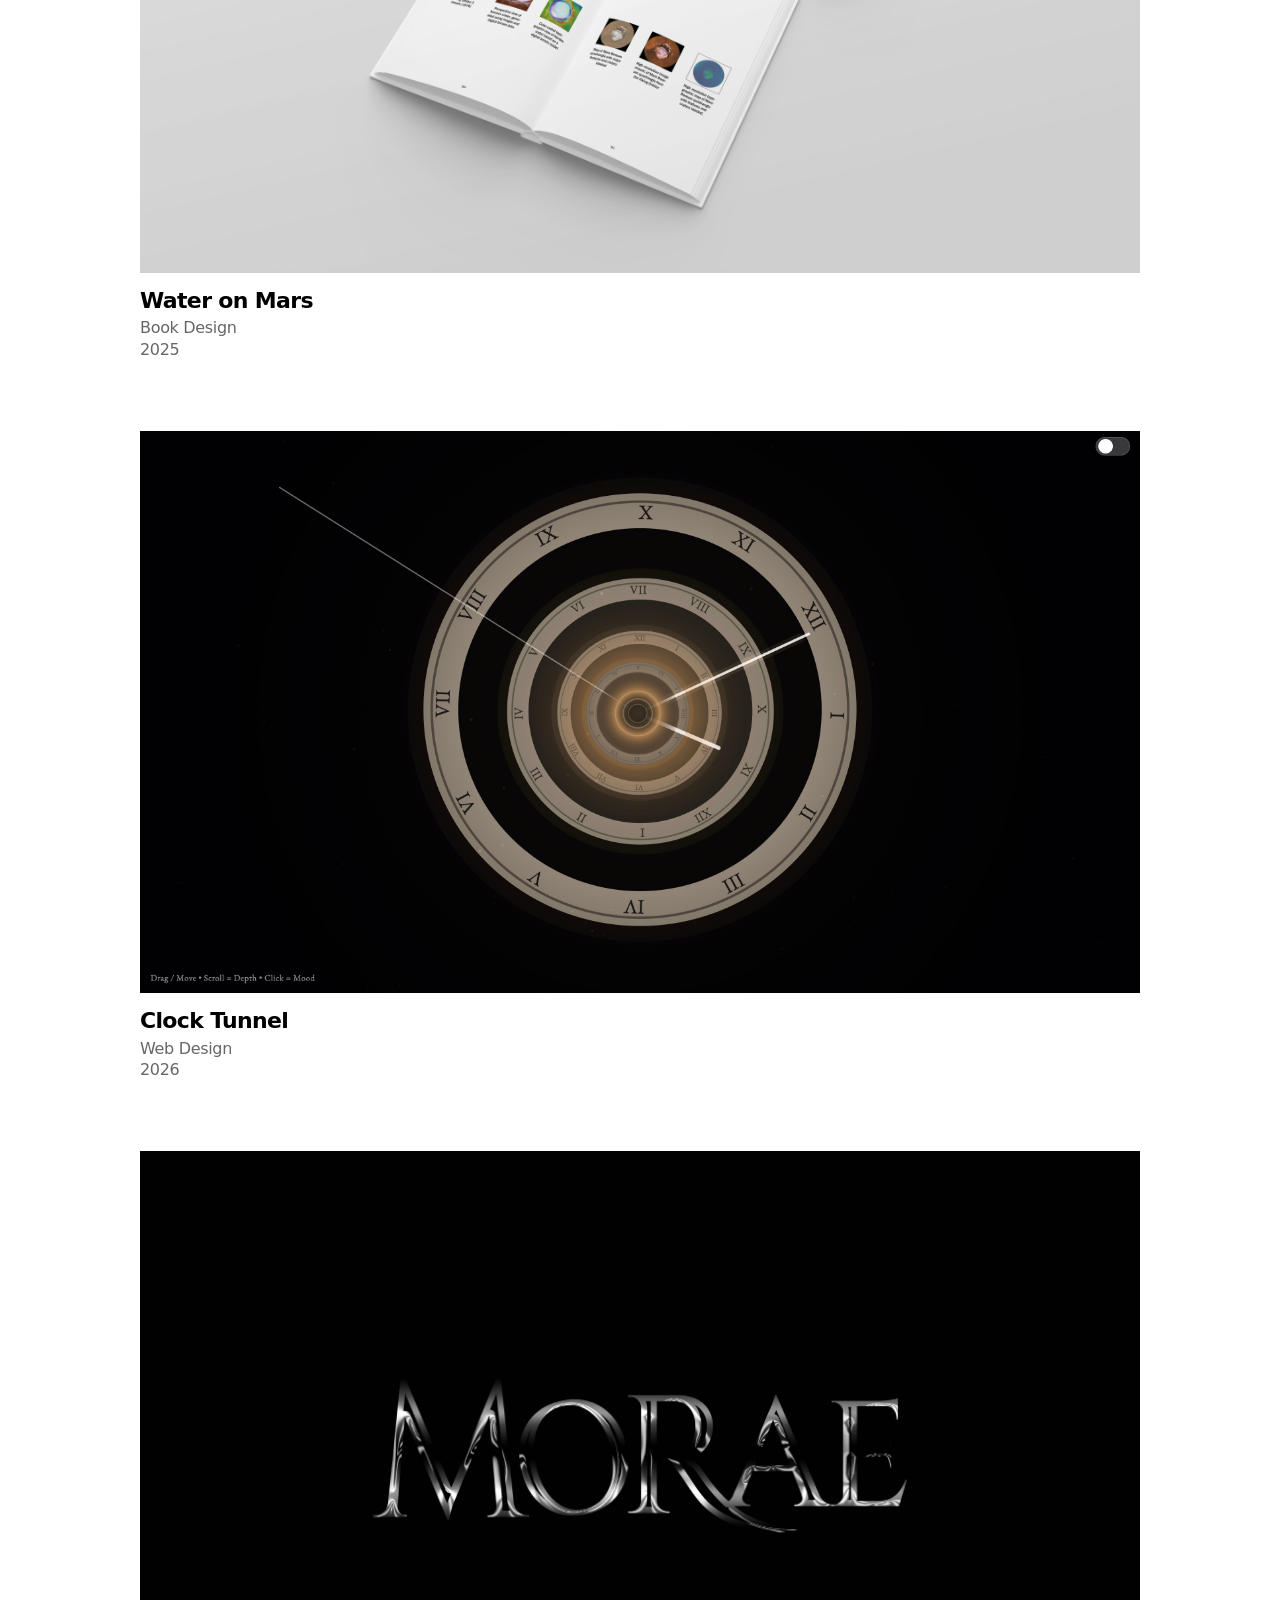
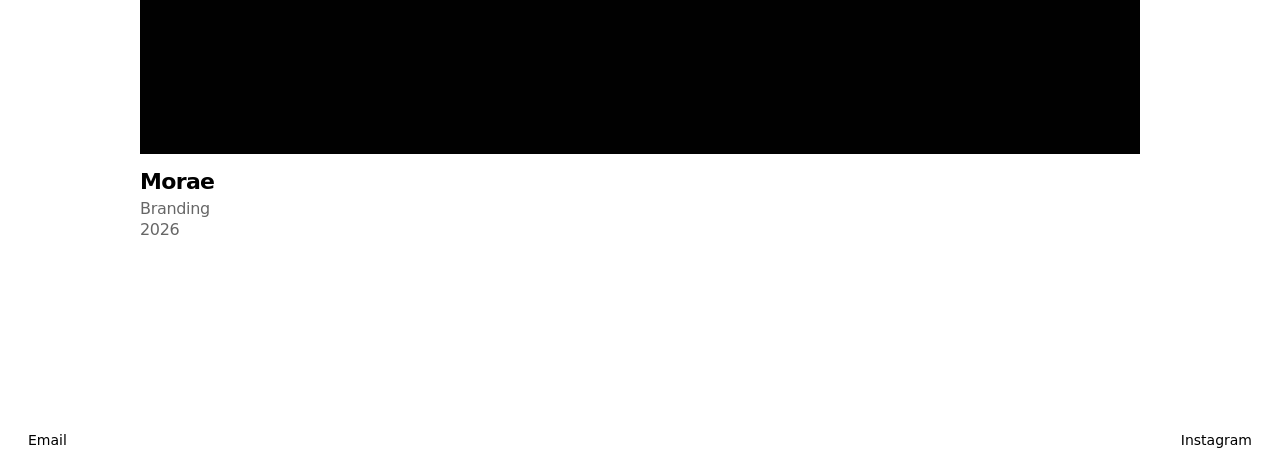
==== commit bbf29ec7: "Add files via upload" ====
--- a/index.html
+++ b/index.html
@@ -36,15 +36,13 @@
     </div>
   </section>
 
-  <!-- 2) Portfolio page (replacing ONE) -->
+  <!-- 2) Portfolio page -->
   <section class="onePage" id="one">
     <header class="oneTop">
       <div class="oneTop__left">Sejin Song</div>
-
       <button class="modeBtn" id="modeBtn" type="button" aria-label="Toggle theme">
         Mode
       </button>
-
       <nav class="oneTop__right">
         <a href="About/index.html" class="navLink">About</a>
         <a href="#work" class="navLink is-active">Work</a>
@@ -78,6 +76,20 @@
         </a>
       </article>
 
+      <article class="projectCard">
+        <a href="Morae/index.html" class="projectLink">
+          <div class="projectImageWrap">
+            <img src="3-1.jpg" alt="Morae preview 1" class="projectImage" />
+          
+          </div>
+          <div class="projectMeta">
+            <h2 class="projectTitle">Morae</h2>
+            <p class="projectType">Branding</p>
+            <p class="projectYear">2026</p>
+          </div>
+        </a>
+      </article>
+    </main>
 
     <footer class="oneBottom">
       <a class="footLink" href="mailto:s7e.song@gmail.com">Email</a>
--- a/style.css
+++ b/style.css
@@ -1,330 +1,344 @@
-:root{
-  --bg:#fff;
-  --fg:#000;
-  --muted:rgba(0,0,0,.35);
-  --font:ui-sans-serif, system-ui, -apple-system, "Helvetica Neue", Helvetica, Arial, sans-serif;
-  --gap:16vw;
-}
-
-*{
-  box-sizing:border-box;
-}
-
-html,
-body{
-  height:100%;
-}
-
-body{
-  margin:0;
-  background:var(--bg);
-  color:var(--fg);
-  font-family:var(--font);
-  overflow-x:hidden;
+:root {
+  --bg: #fff;
+  --fg: #000;
+  --muted: rgba(0,0,0,.35);
+  --font: ui-sans-serif, system-ui, -apple-system, "Helvetica Neue", Helvetica, Arial, sans-serif;
+  --gap: 16vw;
+}
+
+* {
+  box-sizing: border-box;
+}
+
+html, body {
+  height: 100%;
+}
+
+body {
+  margin: 0;
+  background: var(--bg);
+  color: var(--fg);
+  font-family: var(--font);
+  overflow-x: hidden;
 }
 
 /* ---------- INTRO SCROLL ZONE ---------- */
-.scrollZone{
-  height:300vh;
-  position:relative;
-}
-
-.stage{
-  position:sticky;
-  top:0;
-  height:100vh;
-  display:grid;
-  place-items:center;
-}
-
-.type{
-  position:relative;
-  width:min(1400px, 96vw);
-  height:1.2em;
-}
-
-.type__line{
-  margin:0;
-  position:absolute;
-  inset:0;
-  display:grid;
-  grid-template-columns:1fr auto 1fr;
-  align-items:center;
-  font-size:clamp(48px, 9vw, 140px);
-  font-weight:400;
-  letter-spacing:-0.03em;
-  line-height:1;
-  white-space:nowrap;
-  opacity:0;
-  transform:translateY(0);
-  filter:blur(0);
-  will-change:opacity, transform;
-}
-
-.left{
-  justify-self:end;
-  padding-right:var(--gap);
-}
-
-.right{
-  justify-self:start;
-  padding-left:var(--gap);
-}
-
-.plus{
-  justify-self:center;
-  transform:translateY(-0.02em);
+.scrollZone {
+  height: 300vh;
+  position: relative;
+}
+
+.stage {
+  position: sticky;
+  top: 0;
+  height: 100vh;
+  display: grid;
+  place-items: center;
+}
+
+.type {
+  position: relative;
+  width: min(1400px, 96vw);
+  height: 1.2em;
+}
+
+.type__line {
+  margin: 0;
+  position: absolute;
+  inset: 0;
+  display: grid;
+  grid-template-columns: 1fr auto 1fr;
+  align-items: center;
+  font-size: clamp(48px, 9vw, 140px);
+  font-weight: 400;
+  letter-spacing: -0.03em;
+  line-height: 1;
+  white-space: nowrap;
+  opacity: 0;
+  transform: translateY(0);
+  filter: blur(0);
+  will-change: opacity, transform;
+}
+
+.left {
+  justify-self: end;
+  padding-right: var(--gap);
+}
+
+.right {
+  justify-self: start;
+  padding-left: var(--gap);
+}
+
+.plus {
+  justify-self: center;
+  transform: translateY(-0.02em);
 }
 
 /* ---------- PORTFOLIO PAGE ---------- */
-.onePage{
-  --one-bg:#ffffff;
-  --one-fg:#000000;
-  --one-line:rgba(0,0,0,.12);
-  --one-card:#f0f0f0;
-
-  min-height:100vh;
-  background:var(--one-bg);
-  color:var(--one-fg);
-  position:relative;
-}
-
-.onePage.is-dark{
-  --one-bg:#000000;
-  --one-fg:#ffffff;
-  --one-line:rgba(255,255,255,.18);
-  --one-card:#111111;
-}
-
-.oneTop{
-  position:sticky;
-  top:0;
-  z-index:20;
-  background:var(--one-bg);
-  padding:24px 28px;
-  display:grid;
-  grid-template-columns:1fr auto 1fr;
-  align-items:start;
-  font-size:14px;
-}
-
-.oneTop__left{
-  font-weight:600;
-}
-
-.oneTop__right{
-  justify-self:end;
-  display:inline-flex;
-  gap:18px;
-  font-weight:600;
-}
-
-.navLink{
-  color:var(--one-fg);
-  text-decoration:none;
-  opacity:.8;
-}
-
-.navLink.is-active{
-  opacity:1;
-}
-
-.modeBtn{
-  justify-self:center;
-  background:transparent;
-  color:var(--one-fg);
-  border:1px solid var(--one-line);
-  border-radius:999px;
-  padding:10px 14px;
-  font:inherit;
-  font-weight:600;
-  cursor:pointer;
-  transition:transform .15s ease, background .15s ease;
-}
-
-.modeBtn:hover{
-  transform:translateY(-1px);
-  background:color-mix(in oklab, var(--one-fg) 8%, transparent);
+.onePage {
+  --one-bg: #ffffff;
+  --one-fg: #000000;
+  --one-line: rgba(0,0,0,.12);
+  --one-card: #f0f0f0;
+
+  min-height: 100vh;
+  background: var(--one-bg);
+  color: var(--one-fg);
+  position: relative;
+}
+
+.onePage.is-dark {
+  --one-bg: #000000;
+  --one-fg: #ffffff;
+  --one-line: rgba(255,255,255,.18);
+  --one-card: #111111;
+}
+
+.oneTop {
+  position: sticky;
+  top: 0;
+  z-index: 20;
+  background: var(--one-bg);
+  padding: 24px 28px;
+  display: grid;
+  grid-template-columns: 1fr auto 1fr;
+  align-items: start;
+  font-size: 14px;
+}
+
+.oneTop__left {
+  font-weight: 600;
+}
+
+.oneTop__right {
+  justify-self: end;
+  display: inline-flex;
+  gap: 18px;
+  font-weight: 600;
+}
+
+.navLink {
+  color: var(--one-fg);
+  text-decoration: none;
+  opacity: .8;
+}
+
+.navLink.is-active {
+  opacity: 1;
+}
+
+.modeBtn {
+  justify-self: center;
+  background: transparent;
+  color: var(--one-fg);
+  border: 1px solid var(--one-line);
+  border-radius: 999px;
+  padding: 10px 14px;
+  font: inherit;
+  font-weight: 600;
+  cursor: pointer;
+  transition: transform .15s ease, background .15s ease;
+}
+
+.modeBtn:hover {
+  transform: translateY(-1px);
+  background: color-mix(in oklab, var(--one-fg) 8%, transparent);
 }
 
 /* ---------- portfolio list ---------- */
-.portfolioMain{
-  width:min(1000px, calc(100vw - 56px));
-  margin:0 auto;
-  padding:20px 0 120px;
-}
-
-.projectCard{
-  margin-bottom:72px;
-}
-
-.projectLink{
-  color:var(--one-fg);
-  text-decoration:none;
-  display:block;
-}
-
-.projectImageWrap{
-  width:100%;
-  background:var(--one-card);
-  overflow:hidden;
-}
-
-.projectImage{
-  display:block;
-  width:100%;
-  height:auto;
-  object-fit:cover;
-}
-
-.projectMeta{
-  padding-top:16px;
-}
-
-.projectTitle{
-  margin:0;
-  font-size:22px;
-  font-weight:700;
-  letter-spacing:-0.03em;
-  line-height:1.08;
-  color:var(--one-fg);
-}
-
-.projectType{
-  margin:6px 0 2px 0;
-  font-size:16px;
-  font-weight:500;
-  line-height:1.2;
-  letter-spacing:-0.02em;
-  color:rgba(0,0,0,.6);
-}
-
-.projectYear{
-  margin:0;
-  font-size:16px;
-  font-weight:500;
-  line-height:1.2;
-  letter-spacing:-0.02em;
-  color:rgba(0,0,0,.6);
+.portfolioMain {
+  width: min(1000px, calc(100vw - 56px));
+  margin: 0 auto;
+  padding: 20px 0 120px;
+}
+
+.projectCard {
+  margin-bottom: 72px;
+}
+
+.projectLink {
+  color: var(--one-fg);
+  text-decoration: none;
+  display: block;
+}
+
+.projectImageWrap {
+  width: 100%;
+  background: var(--one-card);
+  overflow: hidden;
+}
+
+.projectGrid {
+  display: grid;
+  grid-template-columns: 1fr 1fr;
+  gap: 12px;
+  background: transparent;
+}
+
+.projectGrid .projectImage {
+  width: 100%;
+  height: 100%;
+  aspect-ratio: 4 / 3;
+  object-fit: cover;
+  background: var(--one-card);
+}
+
+.projectImage {
+  display: block;
+  width: 100%;
+  height: auto;
+  object-fit: cover;
+}
+
+.projectMeta {
+  padding-top: 16px;
+}
+
+.projectTitle {
+  margin: 0;
+  font-size: 22px;
+  font-weight: 700;
+  letter-spacing: -0.03em;
+  line-height: 1.08;
+  color: var(--one-fg);
+}
+
+.projectType {
+  margin: 6px 0 2px 0;
+  font-size: 16px;
+  font-weight: 500;
+  line-height: 1.2;
+  letter-spacing: -0.02em;
+  color: rgba(0,0,0,.6);
+}
+
+.projectYear {
+  margin: 0;
+  font-size: 16px;
+  font-weight: 500;
+  line-height: 1.2;
+  letter-spacing: -0.02em;
+  color: rgba(0,0,0,.6);
 }
 
 .onePage.is-dark .projectType,
-.onePage.is-dark .projectYear{
-  color:rgba(255,255,255,.6);
+.onePage.is-dark .projectYear {
+  color: rgba(255,255,255,.6);
 }
 
 .projectLink:hover .projectTitle,
 .projectLink:hover .projectType,
-.projectLink:hover .projectYear{
-  opacity:.82;
+.projectLink:hover .projectYear {
+  opacity: .82;
 }
 
 /* ---------- footer ---------- */
-.oneBottom{
-  padding:0 28px 22px;
-  display:grid;
-  grid-template-columns:1fr auto 1fr;
-  align-items:end;
-  font-size:14px;
-  color:var(--one-fg);
-}
-
-.oneBottom .footLink:last-child{
-  justify-self:end;
-}
-
-.footLink{
-  color:var(--one-fg);
-  text-decoration:none;
-  white-space:nowrap;
-}
-
-.footLink:hover{
-  text-decoration:underline;
-  text-underline-offset:4px;
-}
-
-.footCenter{
-  justify-self:center;
-  white-space:nowrap;
+.oneBottom {
+  padding: 0 28px 22px;
+  display: grid;
+  grid-template-columns: 1fr auto 1fr;
+  align-items: end;
+  font-size: 14px;
+  color: var(--one-fg);
+}
+
+.oneBottom .footLink:last-child {
+  justify-self: end;
+}
+
+.footLink {
+  color: var(--one-fg);
+  text-decoration: none;
+  white-space: nowrap;
+}
+
+.footLink:hover {
+  text-decoration: underline;
+  text-underline-offset: 4px;
+}
+
+.footCenter {
+  justify-self: center;
+  white-space: nowrap;
 }
 
 /* ---------- mobile ---------- */
-@media (max-width:700px){
-
-  .type{
-    width:calc(100vw - 32px);
-  }
-
-  .type__line{
-    font-size:clamp(30px, 11vw, 60px);
-  }
-
-  .oneTop{
-    top:0;
-    padding:16px;
-    grid-template-columns:auto auto auto;
-    align-items:center;
-    gap:8px;
-    font-size:12px;
-  }
-
-  .oneTop__left{
-    white-space:nowrap;
-  }
-
-  .oneTop__right{
-    gap:8px;
-    white-space:nowrap;
-  }
-
-  .modeBtn{
-    padding:6px 10px;
-    font-size:12px;
-  }
-
-  .portfolioMain{
-    width:calc(100vw - 32px);
-    padding:14px 0 72px;
-  }
-
-  .projectCard{
-    margin-bottom:56px;
-  }
-
-  .projectMeta{
-    padding-top:14px;
-  }
-
- .projectTitle{
-  font-size:14px;
-  font-weight:600;
-  line-height:1.05;
-}
-
-.projectType{
-  margin:4px 0 0 0;
-  font-size:12px;
-  line-height:1.15;
-}
-
-.projectYear{
-  font-size:12px;
-  line-height:1.15;
-}
-
-  .oneBottom{
-    left:16px;
-    right:16px;
-    bottom:16px;
-    padding:0 16px 16px;
-    font-size:12px;
-    grid-template-columns:auto 1fr auto;
-    column-gap:8px;
-  }
-
-  .footCenter{
-    text-align:center;
-    font-size:11px;
+@media (max-width: 700px) {
+  .type {
+    width: calc(100vw - 32px);
+  }
+
+  .type__line {
+    font-size: clamp(30px, 11vw, 60px);
+  }
+
+  .oneTop {
+    top: 0;
+    padding: 16px;
+    grid-template-columns: auto auto auto;
+    align-items: center;
+    gap: 8px;
+    font-size: 12px;
+  }
+
+  .oneTop__left {
+    white-space: nowrap;
+  }
+
+  .oneTop__right {
+    gap: 8px;
+    white-space: nowrap;
+  }
+
+  .modeBtn {
+    padding: 6px 10px;
+    font-size: 12px;
+  }
+
+  .portfolioMain {
+    width: calc(100vw - 32px);
+    padding: 14px 0 72px;
+  }
+
+  .projectCard {
+    margin-bottom: 56px;
+  }
+
+  .projectMeta {
+    padding-top: 14px;
+  }
+
+  .projectTitle {
+    font-size: 14px;
+    font-weight: 600;
+    line-height: 1.05;
+  }
+
+  .projectType {
+    margin: 4px 0 0 0;
+    font-size: 12px;
+    line-height: 1.15;
+  }
+
+  .projectYear {
+    font-size: 12px;
+    line-height: 1.15;
+  }
+
+  .oneBottom {
+    padding: 0 16px 16px;
+    font-size: 12px;
+    grid-template-columns: auto 1fr auto;
+    column-gap: 8px;
+  }
+
+  .footCenter {
+    text-align: center;
+    font-size: 11px;
+  }
+
+  .projectGrid {
+    gap: 8px;
   }
 }
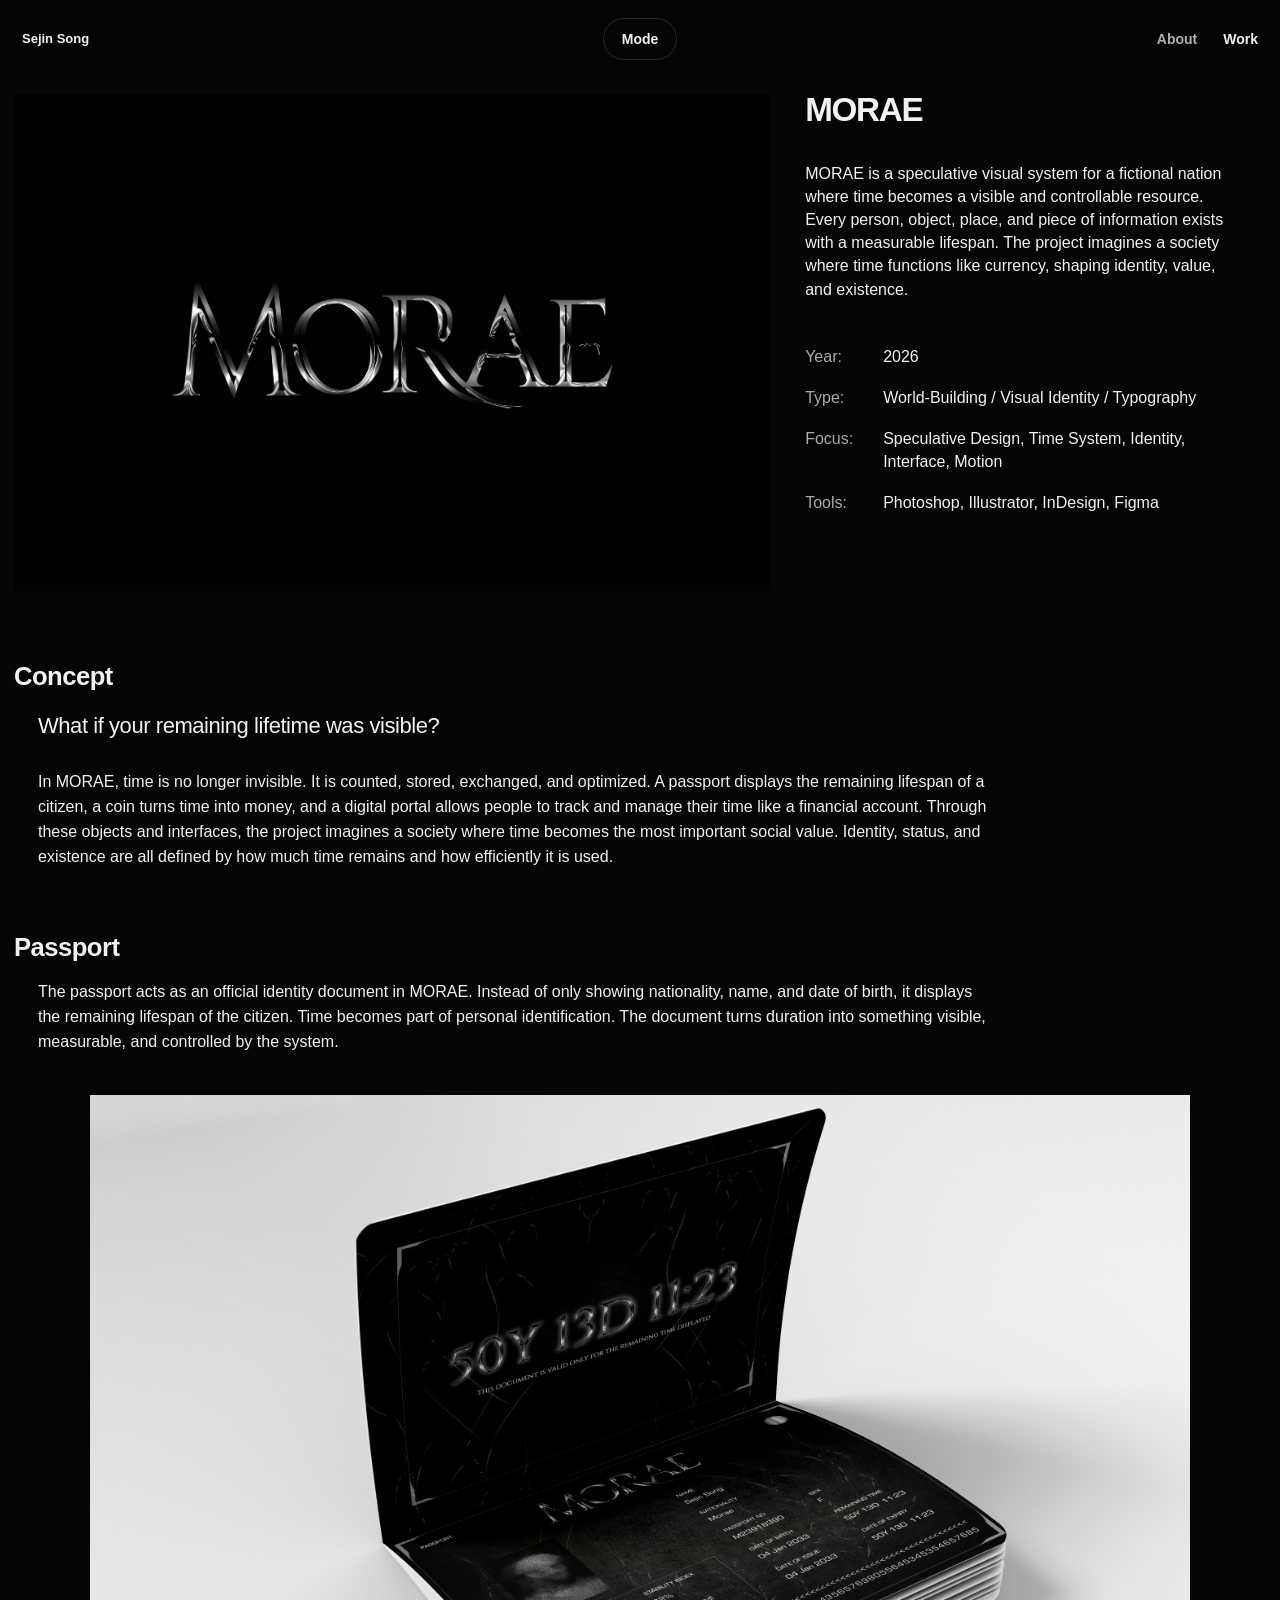
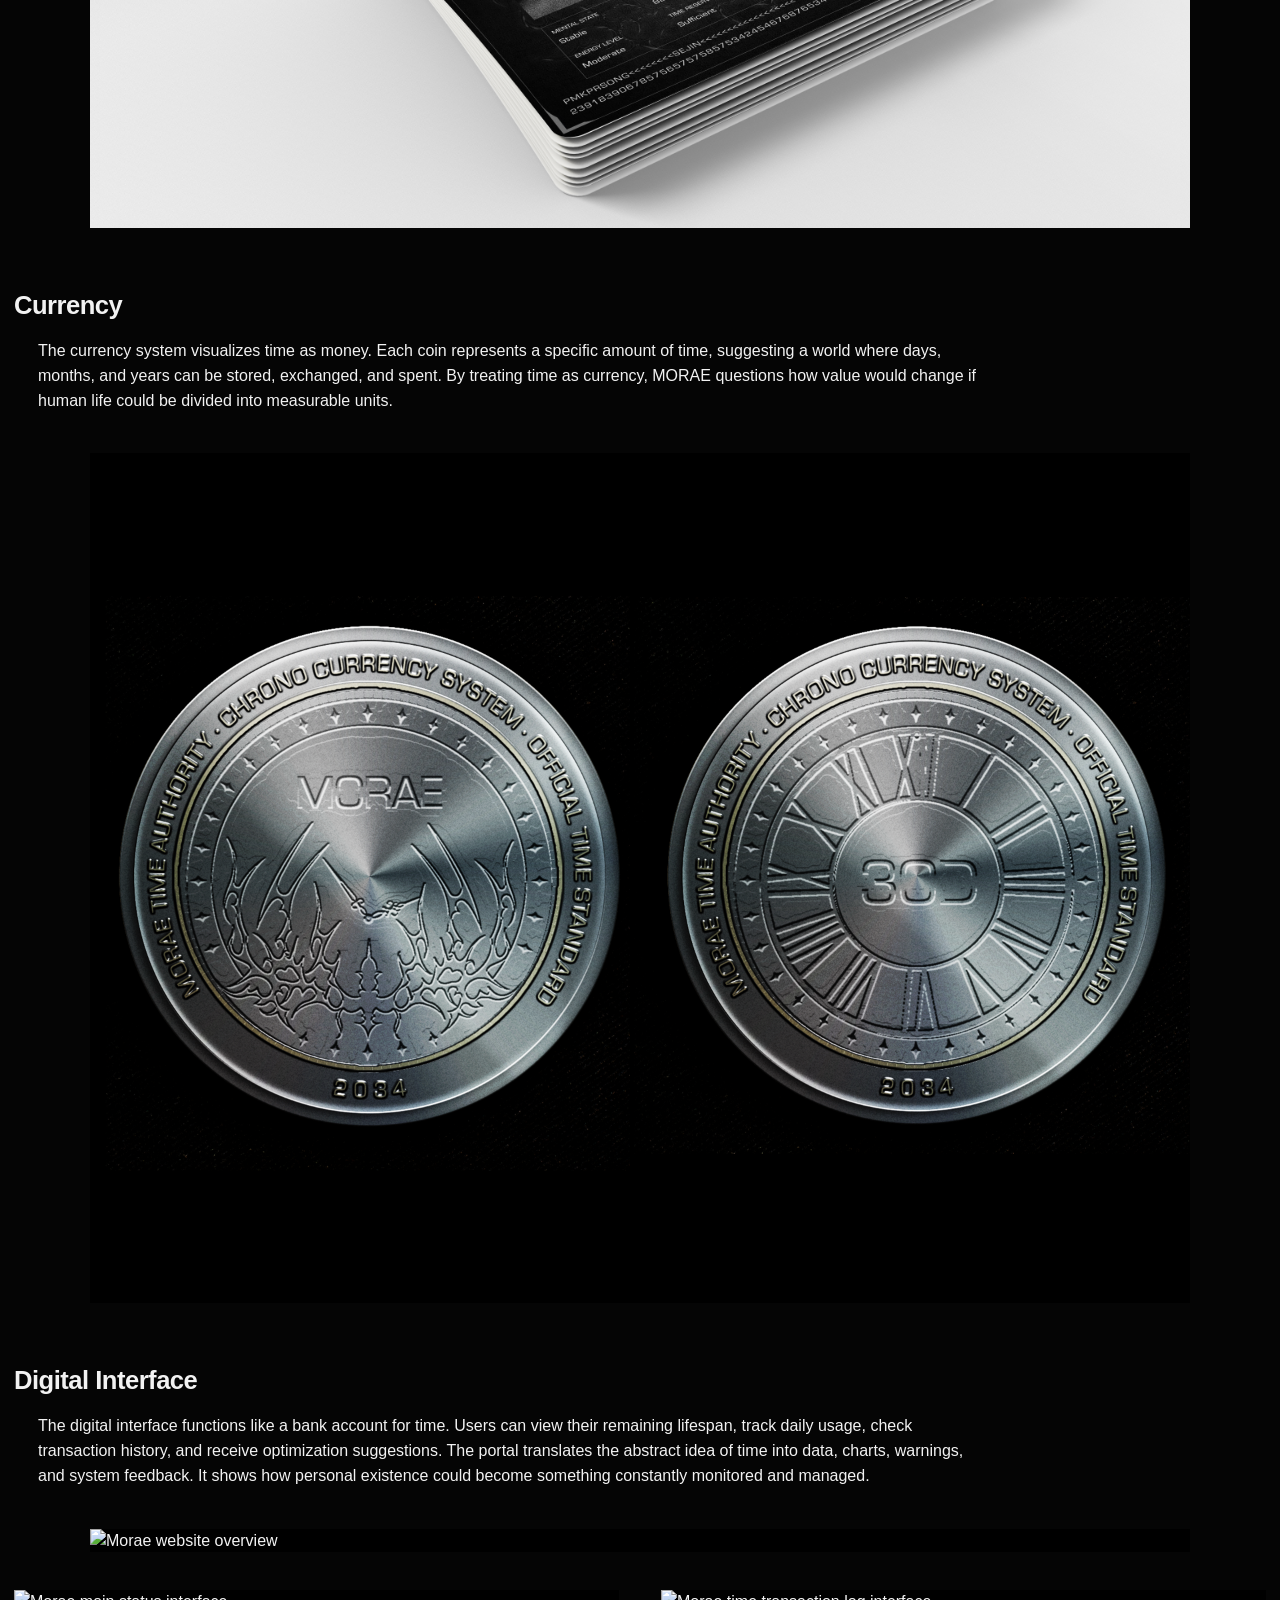
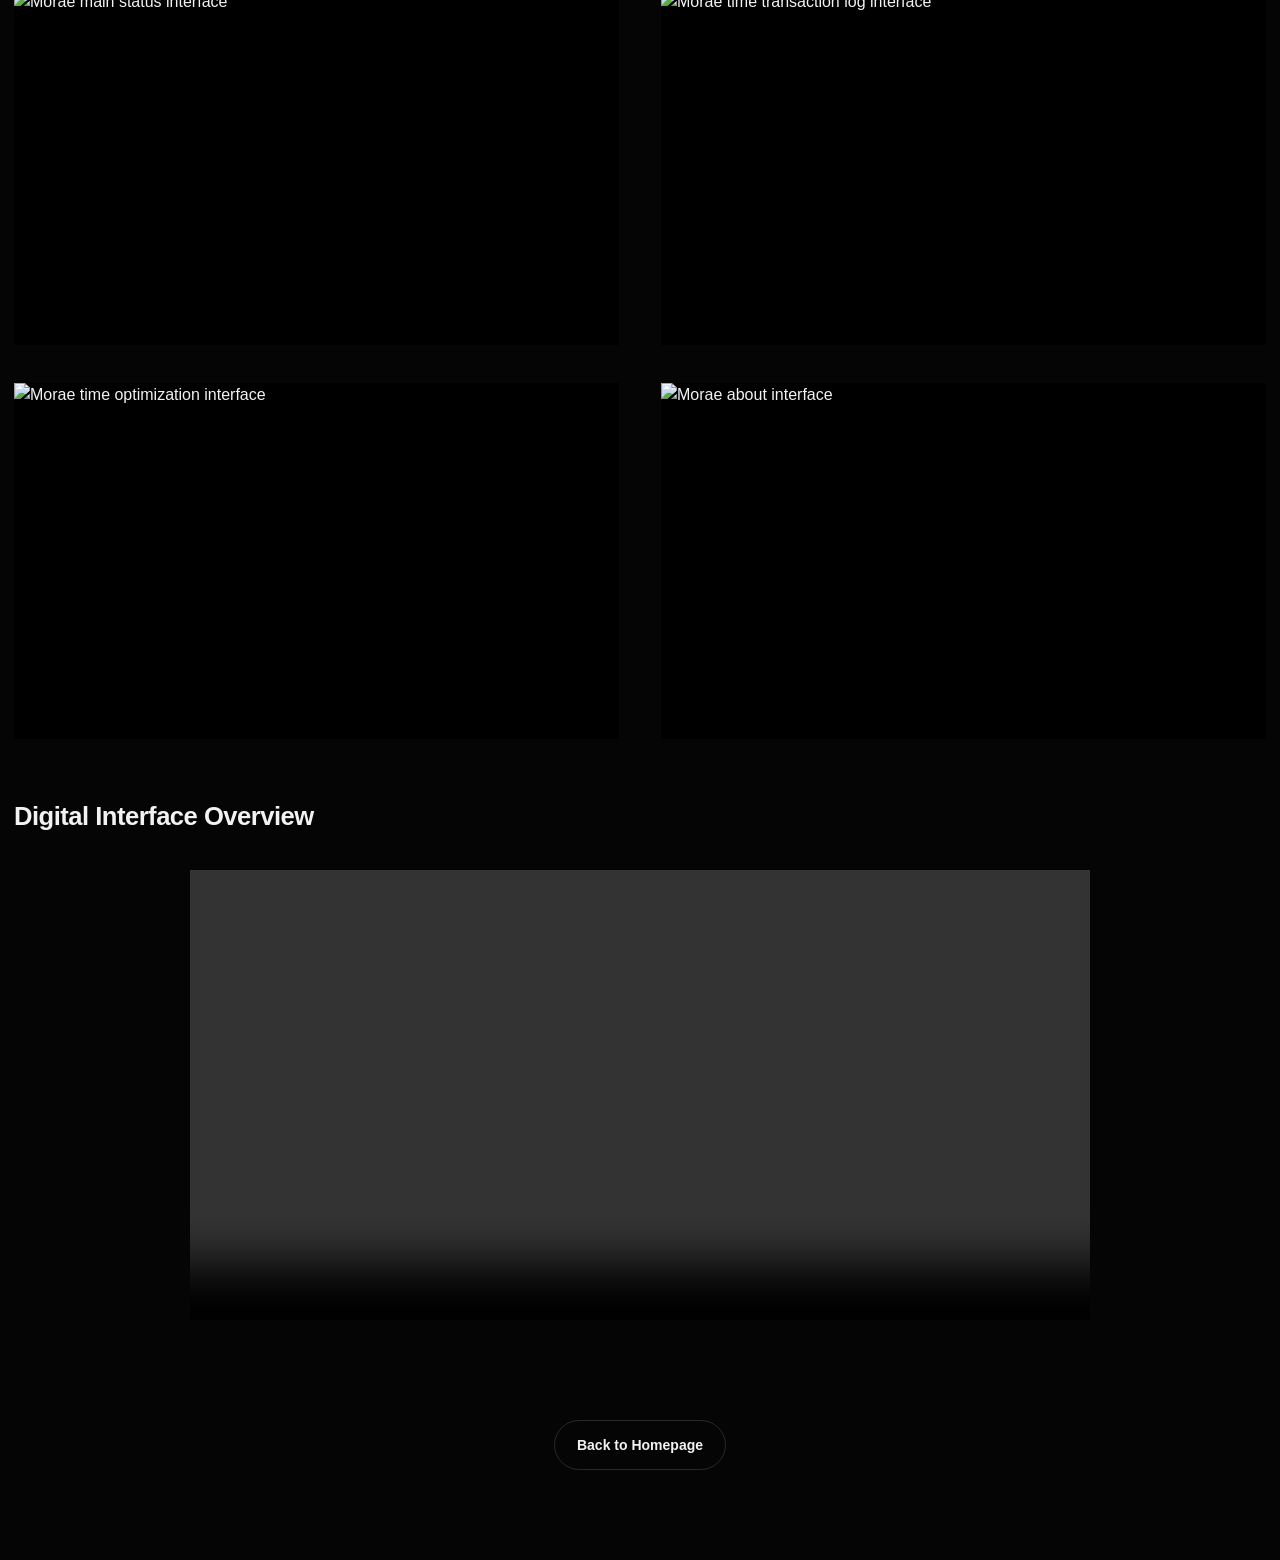
==== commit bb2cdc0f: "Add files via upload" ====
--- a/index.html
+++ b/index.html
@@ -1,105 +1,162 @@
-<!doctype html>
+<!DOCTYPE html>
 <html lang="en">
 <head>
-  <meta charset="utf-8" />
-  <meta name="viewport" content="width=device-width, initial-scale=1" />
-  <title>Sejin + Song</title>
+  <meta charset="UTF-8" />
+  <meta name="viewport" content="width=device-width, initial-scale=1.0" />
+  <title>Morae — Sejin Song</title>
   <link rel="stylesheet" href="style.css" />
 </head>
 
-<body>
-  <!-- 1) Intro scroll animation zone -->
-  <section class="scrollZone" id="scrollZone">
-    <div class="stage">
-      <div class="type">
-        <!-- Stage 0 -->
-        <h1 class="type__line is-0" id="t0">
-          <span class="left">sejin</span>
-          <span class="plus">+</span>
-          <span class="right">song</span>
-        </h1>
+<body class="site-body">
+  <header class="site-header">
+    <a class="brand" href="../index.html">Sejin Song</a>
 
-        <!-- Stage 1 -->
-        <h1 class="type__line is-1" id="t1" aria-hidden="true">
-          <span class="left">se</span>
-          <span class="plus">+</span>
-          <span class="right">so</span>
-        </h1>
+    <div class="header-center">
+      <button id="modeToggle" class="mode-button" type="button">Mode</button>
+    </div>
 
-        <!-- Stage 2 -->
-        <h1 class="type__line is-2" id="t2" aria-hidden="true">
-          <span class="left">s</span>
-          <span class="plus">+</span>
-          <span class="right">s</span>
-        </h1>
+    <nav class="site-nav">
+      <a href="../About/index.html" class="navLink">About</a>
+      <a href="../index.html#work" class="navLink is-active">Work</a>
+    </nav>
+  </header>
+
+  <main class="project-page">
+    <section class="project-top">
+      <div class="project-top__image">
+        <img src="image/3-1.jpg" alt="Morae logo and identity preview" />
       </div>
-    </div>
-  </section>
 
-  <!-- 2) Portfolio page -->
-  <section class="onePage" id="one">
-    <header class="oneTop">
-      <div class="oneTop__left">Sejin Song</div>
-      <button class="modeBtn" id="modeBtn" type="button" aria-label="Toggle theme">
-        Mode
-      </button>
-      <nav class="oneTop__right">
-        <a href="About/index.html" class="navLink">About</a>
-        <a href="#work" class="navLink is-active">Work</a>
-      </nav>
-    </header>
+      <div class="project-top__info">
+        <h1>MORAE</h1>
 
-    <main class="portfolioMain" id="work">
-      <article class="projectCard">
-        <a href="wateronmars/index.html" class="projectLink">
-          <div class="projectImageWrap">
-            <img src="wateronmars.png" alt="Water on Mars book design preview" class="projectImage" />
-          </div>
-          <div class="projectMeta">
-            <h2 class="projectTitle">Water on Mars</h2>
-            <p class="projectType">Book Design</p>
-            <p class="projectYear">2025</p>
-          </div>
-        </a>
-      </article>
+        <p class="project-summary">
+          MORAE is a speculative visual system for a fictional nation where time becomes a visible and controllable resource.
+          Every person, object, place, and piece of information exists with a measurable lifespan.
+          The project imagines a society where time functions like currency, shaping identity, value, and existence.
+        </p>
 
-      <article class="projectCard">
-        <a href="clocktunnel/index.html" class="projectLink">
-          <div class="projectImageWrap">
-            <img src="clocktunnel.jpg" alt="Clock Tunnel web design preview" class="projectImage" />
-          </div>
-          <div class="projectMeta">
-            <h2 class="projectTitle">Clock Tunnel</h2>
-            <p class="projectType">Web Design</p>
-            <p class="projectYear">2026</p>
-          </div>
-        </a>
-      </article>
+        <div class="project-meta">
+          <div class="meta-row"><span class="meta-label">Year:</span><span>2026</span></div>
+          <div class="meta-row"><span class="meta-label">Type:</span><span>World-Building / Visual Identity / Typography</span></div>
+          <div class="meta-row"><span class="meta-label">Focus:</span><span>Speculative Design, Time System, Identity, Interface, Motion</span></div>
+          <div class="meta-row"><span class="meta-label">Tools:</span><span>Photoshop, Illustrator, InDesign, Figma</span></div>
+        </div>
+      </div>
+    </section>
 
-      <article class="projectCard">
-        <a href="Morae/index.html" class="projectLink">
-          <div class="projectImageWrap">
-            <img src="3-1.jpg" alt="Morae preview 1" class="projectImage" />
-          
-          </div>
-          <div class="projectMeta">
-            <h2 class="projectTitle">Morae</h2>
-            <p class="projectType">Branding</p>
-            <p class="projectYear">2026</p>
-          </div>
-        </a>
-      </article>
-    </main>
+    <section class="project-section text-section">
+      <h2 class="section-title">Concept</h2>
 
-    <footer class="oneBottom">
-      <a class="footLink" href="mailto:s7e.song@gmail.com">Email</a>
-      <div class="footCenter"></div>
-      <a class="footLink" href="https://www.instagram.com/sesorchive" target="_blank" rel="noopener noreferrer">
-        Instagram
-      </a>
-    </footer>
-  </section>
+        <p class="concept-question">
+   What if your remaining lifetime was visible?
+  </p>
 
+      <div class="large-text">
+      
+        <p>
+          In MORAE, time is no longer invisible. It is counted, stored, exchanged, and optimized.
+          A passport displays the remaining lifespan of a citizen, a coin turns time into money,
+          and a digital portal allows people to track and manage their time like a financial account.
+      
+          Through these objects and interfaces, the project imagines a society where time becomes
+          the most important social value. Identity, status, and existence are all defined by how much
+          time remains and how efficiently it is used.
+        </p>
+      </div>
+    </section>
+
+    <section class="project-section text-section">
+      <h2 class="section-title">Passport</h2>
+
+      <div class="large-text">
+        <p>
+          The passport acts as an official identity document in MORAE. Instead of only showing nationality,
+          name, and date of birth, it displays the remaining lifespan of the citizen.
+      
+          Time becomes part of personal identification. The document turns duration into something visible,
+          measurable, and controlled by the system.
+        </p>
+      </div>
+
+      <figure class="full-image">
+        <img src="image/passport.png" alt="Morae passport design" />
+      </figure>
+    </section>
+
+    <section class="project-section text-section">
+      <h2 class="section-title">Currency</h2>
+
+      <div class="large-text">
+        <p>
+          The currency system visualizes time as money. Each coin represents a specific amount of time,
+          suggesting a world where days, months, and years can be stored, exchanged, and spent.
+        
+          By treating time as currency, MORAE questions how value would change if human life could be
+          divided into measurable units.
+        </p>
+      </div>
+
+      <figure class="full-image">
+        <img src="image/coin.png" alt="Morae coin design" />
+      </figure>
+    </section>
+
+    <section class="project-section text-section">
+      <h2 class="section-title">Digital Interface</h2>
+
+      <div class="large-text">
+        <p>
+          The digital interface functions like a bank account for time. Users can view their remaining lifespan,
+          track daily usage, check transaction history, and receive optimization suggestions.
+   
+          The portal translates the abstract idea of time into data, charts, warnings, and system feedback.
+          It shows how personal existence could become something constantly monitored and managed.
+        </p>
+      </div>
+
+      <div class="website-grid">
+        <figure class="website-item website-item--wide">
+          <img src="image/web-1.jpg" alt="Morae website overview" />
+        </figure>
+
+        <figure class="website-item">
+          <img src="image/web-2.jpg" alt="Morae main status interface" />
+        </figure>
+
+        <figure class="website-item">
+          <img src="image/web-3.jpg" alt="Morae time transaction log interface" />
+        </figure>
+
+        <figure class="website-item">
+          <img src="image/web-4.jpg" alt="Morae time optimization interface" />
+        </figure>
+
+        <figure class="website-item">
+          <img src="image/web-5.jpg" alt="Morae about interface" />
+        </figure>
+      </div>
+    </section>
+
+    <section class="project-section text-section">
+      <h2 class="section-title">Digital Interface Overview</h2>
+
+      <div class="large-text">
+      
+      </div>
+<div class="overview-media">
+  <video controls playsinline preload="metadata">
+    <source src="image/morae.mp4" type="video/mp4">
+    Your browser does not support the video tag.
+  </video>
+</div>
+    </section>
+
+    <section class="back-home">
+      <a href="../index.html" class="back-home__button">Back to Homepage</a>
+    </section>
+  </main>
+
+  <script src="script.js"></script>
 </body>
-</html>
-<script src="script.js"></script>+</html>
--- a/style.css
+++ b/style.css
@@ -1,344 +1,337 @@
 :root {
-  --bg: #fff;
-  --fg: #000;
-  --muted: rgba(0,0,0,.35);
-  --font: ui-sans-serif, system-ui, -apple-system, "Helvetica Neue", Helvetica, Arial, sans-serif;
-  --gap: 16vw;
+  --bg: #050505;
+  --text: #f2f2f2;
+  --muted: #ababab;
+  --border: rgba(255,255,255,0.14);
+  --max: 1520px;
+  --section-gap: 64px;
+}
+
+body.light {
+  --bg: #f3f3f3;
+  --text: #121212;
+  --muted: #5f5f5f;
+  --border: rgba(0,0,0,0.12);
 }
 
 * {
   box-sizing: border-box;
 }
 
-html, body {
-  height: 100%;
-}
-
-body {
+html {
+  scroll-behavior: smooth;
+}
+
+body.site-body {
   margin: 0;
   background: var(--bg);
-  color: var(--fg);
-  font-family: var(--font);
-  overflow-x: hidden;
-}
-
-/* ---------- INTRO SCROLL ZONE ---------- */
-.scrollZone {
-  height: 300vh;
-  position: relative;
-}
-
-.stage {
+  color: var(--text);
+  font-family: Arial, Helvetica, sans-serif;
+  line-height: 1.45;
+}
+
+img,
+iframe {
+  display: block;
+  max-width: 100%;
+}
+
+a {
+  color: inherit;
+  text-decoration: none;
+}
+
+/* header */
+.site-header {
   position: sticky;
   top: 0;
-  height: 100vh;
-  display: grid;
-  place-items: center;
-}
-
-.type {
-  position: relative;
-  width: min(1400px, 96vw);
-  height: 1.2em;
-}
-
-.type__line {
-  margin: 0;
-  position: absolute;
-  inset: 0;
+  z-index: 100;
   display: grid;
   grid-template-columns: 1fr auto 1fr;
   align-items: center;
-  font-size: clamp(48px, 9vw, 140px);
-  font-weight: 400;
-  letter-spacing: -0.03em;
-  line-height: 1;
-  white-space: nowrap;
-  opacity: 0;
-  transform: translateY(0);
-  filter: blur(0);
-  will-change: opacity, transform;
-}
-
-.left {
-  justify-self: end;
-  padding-right: var(--gap);
-}
-
-.right {
+  gap: 16px;
+  padding: 18px 22px;
+  background: color-mix(in srgb, var(--bg) 90%, transparent);
+  backdrop-filter: blur(12px);
+}
+
+.brand {
   justify-self: start;
-  padding-left: var(--gap);
-}
-
-.plus {
+  font-size: 13px;
+  font-weight: 700;
+}
+
+.header-center {
   justify-self: center;
-  transform: translateY(-0.02em);
-}
-
-/* ---------- PORTFOLIO PAGE ---------- */
-.onePage {
-  --one-bg: #ffffff;
-  --one-fg: #000000;
-  --one-line: rgba(0,0,0,.12);
-  --one-card: #f0f0f0;
-
-  min-height: 100vh;
-  background: var(--one-bg);
-  color: var(--one-fg);
-  position: relative;
-}
-
-.onePage.is-dark {
-  --one-bg: #000000;
-  --one-fg: #ffffff;
-  --one-line: rgba(255,255,255,.18);
-  --one-card: #111111;
-}
-
-.oneTop {
-  position: sticky;
-  top: 0;
-  z-index: 20;
-  background: var(--one-bg);
-  padding: 24px 28px;
-  display: grid;
-  grid-template-columns: 1fr auto 1fr;
-  align-items: start;
+}
+
+.mode-button {
+  border: 1px solid var(--border);
+  background: transparent;
+  color: var(--text);
+  border-radius: 999px;
+  padding: 12px 18px;
   font-size: 14px;
-}
-
-.oneTop__left {
-  font-weight: 600;
-}
-
-.oneTop__right {
-  justify-self: end;
-  display: inline-flex;
-  gap: 18px;
-  font-weight: 600;
-}
-
-.navLink {
-  color: var(--one-fg);
-  text-decoration: none;
-  opacity: .8;
-}
-
-.navLink.is-active {
-  opacity: 1;
-}
-
-.modeBtn {
-  justify-self: center;
-  background: transparent;
-  color: var(--one-fg);
-  border: 1px solid var(--one-line);
-  border-radius: 999px;
-  padding: 10px 14px;
-  font: inherit;
   font-weight: 600;
   cursor: pointer;
-  transition: transform .15s ease, background .15s ease;
-}
-
-.modeBtn:hover {
-  transform: translateY(-1px);
-  background: color-mix(in oklab, var(--one-fg) 8%, transparent);
-}
-
-/* ---------- portfolio list ---------- */
-.portfolioMain {
-  width: min(1000px, calc(100vw - 56px));
+}
+
+.site-nav {
+  justify-self: end;
+  display: flex;
+  gap: 26px;
+  font-size: 14px;
+  font-weight: 600;
+}
+
+.site-nav a {
+  opacity: 0.72;
+}
+
+.site-nav a:hover,
+.site-nav a.is-active {
+  opacity: 1;
+}
+
+/* page */
+.project-page {
+  width: min(var(--max), calc(100% - 28px));
   margin: 0 auto;
-  padding: 20px 0 120px;
-}
-
-.projectCard {
+  padding: 16px 0 90px;
+}
+
+/* hero */
+.project-top {
+  display: grid;
+  grid-template-columns: minmax(0, 1.15fr) minmax(280px, 0.7fr);
+  gap: 34px;
+  align-items: start;
   margin-bottom: 72px;
 }
 
-.projectLink {
-  color: var(--one-fg);
-  text-decoration: none;
-  display: block;
-}
-
-.projectImageWrap {
-  width: 100%;
-  background: var(--one-card);
+.project-top__image {
+  background: #000;
   overflow: hidden;
 }
 
-.projectGrid {
+.project-top__image img {
+  width: 100%;
+  aspect-ratio: 16 / 10.5;
+  object-fit: cover;
+}
+
+.project-top__info h1 {
+  margin: 0 0 35px;
+  font-size: clamp(28px, 2.6vw, 44px);
+  line-height: 0.98;
+  letter-spacing: -0.04em;
+}
+
+.project-summary {
+  margin: 0 0 44px;
+  max-width: 420px;
+  font-size: clamp(16px, 1.25vw, 21px);
+  line-height: 1.45;
+}
+
+.project-meta {
+  display: grid;
+  gap: 18px;
+  max-width: 400px;
+}
+
+.meta-row {
+  display: grid;
+  grid-template-columns: 70px 1fr;
+  gap: 8px;
+}
+
+.meta-label {
+  color: var(--muted);
+}
+
+/* sections */
+.project-section {
+  margin-top: var(--section-gap);
+}
+
+.section-title {
+  margin: 0 0 20px;
+  font-size: clamp(24px, 2vw, 34px);
+  line-height: 1.05;
+  letter-spacing: -0.02em;
+}
+
+.large-text {
+  max-width: 980px;
+  padding-left: 24px;
+}
+
+.large-text p {
+  margin: 0 0 18px;
+  font-size: clamp(16px, 1.05vw, 19px);
+  line-height: 1.55;
+  color: var(--text);
+  font-weight: 400;
+}
+
+.concept-question{
+    font-size:22px;
+    line-height:1.3;
+    font-weight:500;
+    letter-spacing:-0.02em;
+    margin-bottom:30px !important;
+    max-width:720px;
+     padding-left: 24px;
+}
+
+.large-text p:last-child {
+  margin-bottom: 0;
+}
+
+/* images */
+.full-image {
+  max-width: 1100px;
+  margin: 40px auto 0;
+  background: #000;
+  overflow: hidden;
+}
+
+.full-image img {
+  width: 100%;
+  height: auto;
+  object-fit: contain;
+}
+
+/* website */
+.website-grid {
   display: grid;
   grid-template-columns: 1fr 1fr;
-  gap: 12px;
-  background: transparent;
-}
-
-.projectGrid .projectImage {
-  width: 100%;
-  height: 100%;
-  aspect-ratio: 4 / 3;
+  gap: 38px 42px;
+  margin-top: 40px;
+}
+
+.website-item {
+  margin: 0;
+  background: #000;
+  overflow: hidden;
+}
+
+.website-item img {
+  width: 100%;
+  aspect-ratio: 4 / 2.35;
   object-fit: cover;
-  background: var(--one-card);
-}
-
-.projectImage {
-  display: block;
+}
+
+/* web-1 only */
+.website-item--wide {
+  grid-column: 1 / -1;
+  max-width: 1100px;
+  width: 100%;
+  margin: 0 auto;
+}
+
+.website-item--wide img {
   width: 100%;
   height: auto;
-  object-fit: cover;
-}
-
-.projectMeta {
-  padding-top: 16px;
-}
-
-.projectTitle {
-  margin: 0;
-  font-size: 22px;
-  font-weight: 700;
-  letter-spacing: -0.03em;
-  line-height: 1.08;
-  color: var(--one-fg);
-}
-
-.projectType {
-  margin: 6px 0 2px 0;
-  font-size: 16px;
-  font-weight: 500;
-  line-height: 1.2;
-  letter-spacing: -0.02em;
-  color: rgba(0,0,0,.6);
-}
-
-.projectYear {
-  margin: 0;
-  font-size: 16px;
-  font-weight: 500;
-  line-height: 1.2;
-  letter-spacing: -0.02em;
-  color: rgba(0,0,0,.6);
-}
-
-.onePage.is-dark .projectType,
-.onePage.is-dark .projectYear {
-  color: rgba(255,255,255,.6);
-}
-
-.projectLink:hover .projectTitle,
-.projectLink:hover .projectType,
-.projectLink:hover .projectYear {
-  opacity: .82;
-}
-
-/* ---------- footer ---------- */
-.oneBottom {
-  padding: 0 28px 22px;
-  display: grid;
-  grid-template-columns: 1fr auto 1fr;
-  align-items: end;
+  aspect-ratio: auto;
+  object-fit: contain;
+}
+
+/* video */
+.overview-media{
+    max-width:900px;
+    margin:40px auto 0;
+    background:#000;
+}
+
+.overview-media video{
+    width:100%;
+    height:auto;
+    display:block;
+}
+
+/* back */
+.back-home {
+  display: flex;
+  justify-content: center;
+  margin-top: 100px;
+}
+
+.back-home__button {
+  padding: 14px 22px;
+  border: 1px solid var(--border);
+  border-radius: 999px;
   font-size: 14px;
-  color: var(--one-fg);
-}
-
-.oneBottom .footLink:last-child {
-  justify-self: end;
-}
-
-.footLink {
-  color: var(--one-fg);
-  text-decoration: none;
-  white-space: nowrap;
-}
-
-.footLink:hover {
-  text-decoration: underline;
-  text-underline-offset: 4px;
-}
-
-.footCenter {
-  justify-self: center;
-  white-space: nowrap;
-}
-
-/* ---------- mobile ---------- */
-@media (max-width: 700px) {
-  .type {
-    width: calc(100vw - 32px);
-  }
-
-  .type__line {
-    font-size: clamp(30px, 11vw, 60px);
-  }
-
-  .oneTop {
-    top: 0;
-    padding: 16px;
-    grid-template-columns: auto auto auto;
-    align-items: center;
-    gap: 8px;
-    font-size: 12px;
-  }
-
-  .oneTop__left {
-    white-space: nowrap;
-  }
-
-  .oneTop__right {
-    gap: 8px;
-    white-space: nowrap;
-  }
-
-  .modeBtn {
-    padding: 6px 10px;
-    font-size: 12px;
-  }
-
-  .portfolioMain {
-    width: calc(100vw - 32px);
-    padding: 14px 0 72px;
-  }
-
-  .projectCard {
+  font-weight: 600;
+}
+
+.back-home__button:hover {
+  background: var(--text);
+  color: var(--bg);
+}
+
+/* responsive */
+@media (max-width: 1000px) {
+  .project-top {
+    grid-template-columns: 1fr;
+  }
+
+  .project-summary,
+  .project-meta {
+    max-width: 100%;
+  }
+
+  .website-grid {
+    grid-template-columns: 1fr;
+  }
+
+  .website-item--wide {
+    grid-column: auto;
+    max-width: 100%;
+  }
+}
+
+@media (max-width: 760px) {
+  .site-header {
+    grid-template-columns: 1fr auto;
+    grid-template-areas:
+      "brand nav"
+      "mode mode";
+    row-gap: 10px;
+  }
+
+  .brand {
+    grid-area: brand;
+  }
+
+  .site-nav {
+    grid-area: nav;
+    gap: 14px;
+  }
+
+  .header-center {
+    grid-area: mode;
+  }
+
+  .project-page {
+    width: calc(100% - 20px);
+  }
+
+  .project-top {
+    gap: 22px;
     margin-bottom: 56px;
   }
 
-  .projectMeta {
-    padding-top: 14px;
-  }
-
-  .projectTitle {
-    font-size: 14px;
-    font-weight: 600;
-    line-height: 1.05;
-  }
-
-  .projectType {
-    margin: 4px 0 0 0;
-    font-size: 12px;
-    line-height: 1.15;
-  }
-
-  .projectYear {
-    font-size: 12px;
-    line-height: 1.15;
-  }
-
-  .oneBottom {
-    padding: 0 16px 16px;
-    font-size: 12px;
-    grid-template-columns: auto 1fr auto;
-    column-gap: 8px;
-  }
-
-  .footCenter {
-    text-align: center;
-    font-size: 11px;
-  }
-
-  .projectGrid {
-    gap: 8px;
+  .project-summary {
+    margin-bottom: 28px;
+  }
+
+  .meta-row {
+    grid-template-columns: 60px 1fr;
+  }
+
+  .large-text {
+    padding-left: 0;
   }
 }
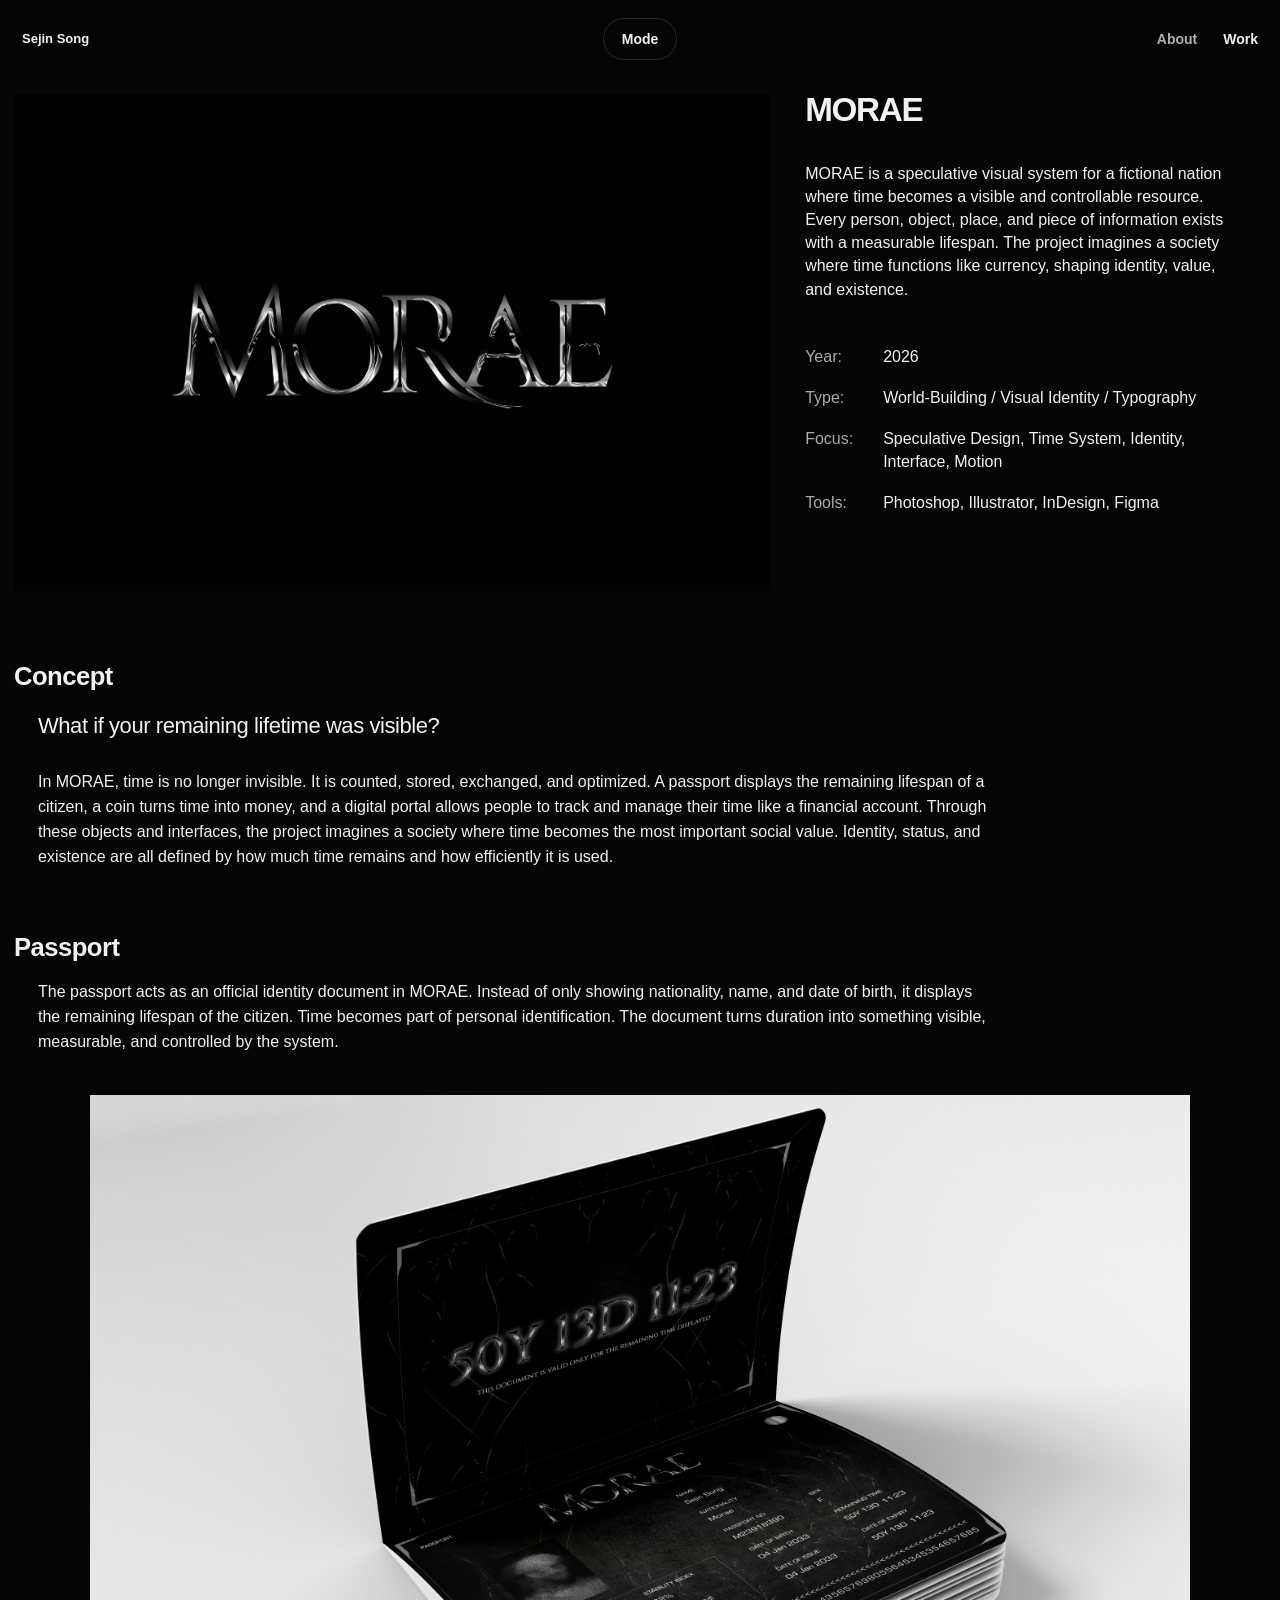
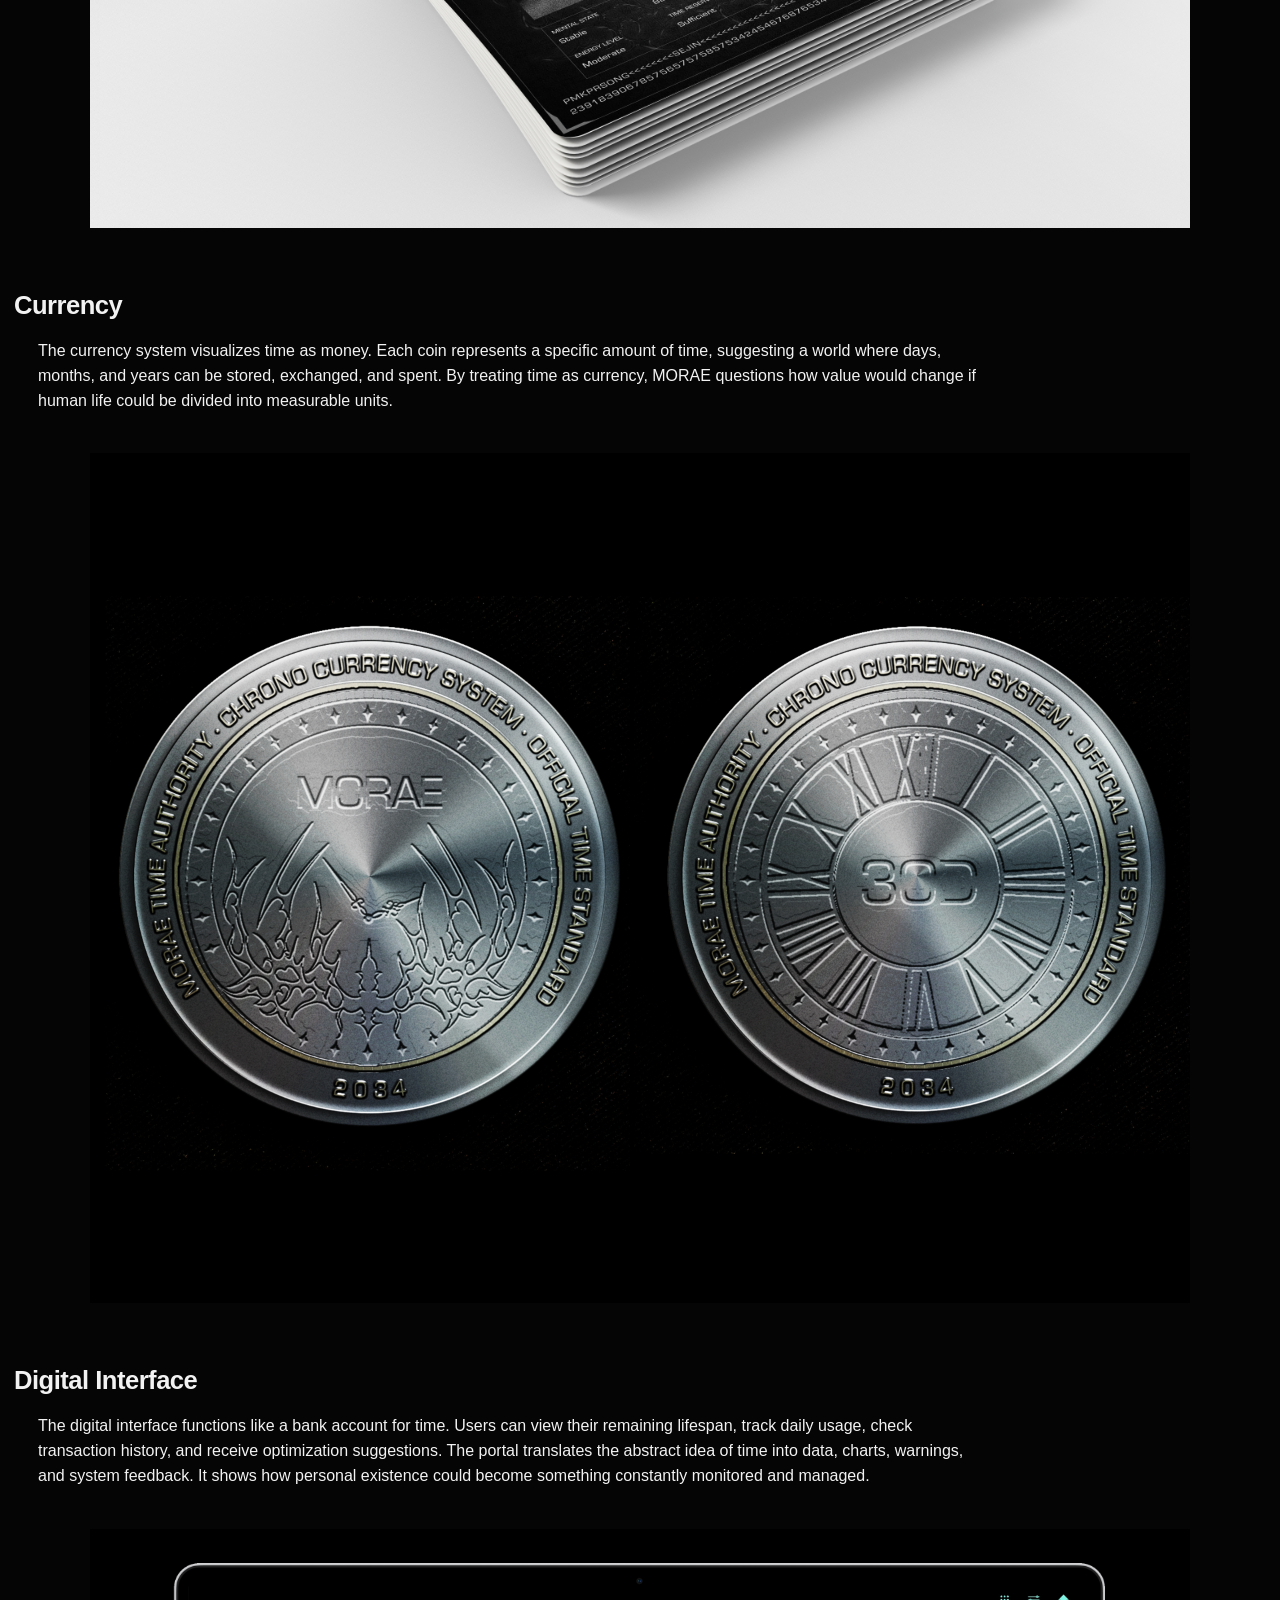
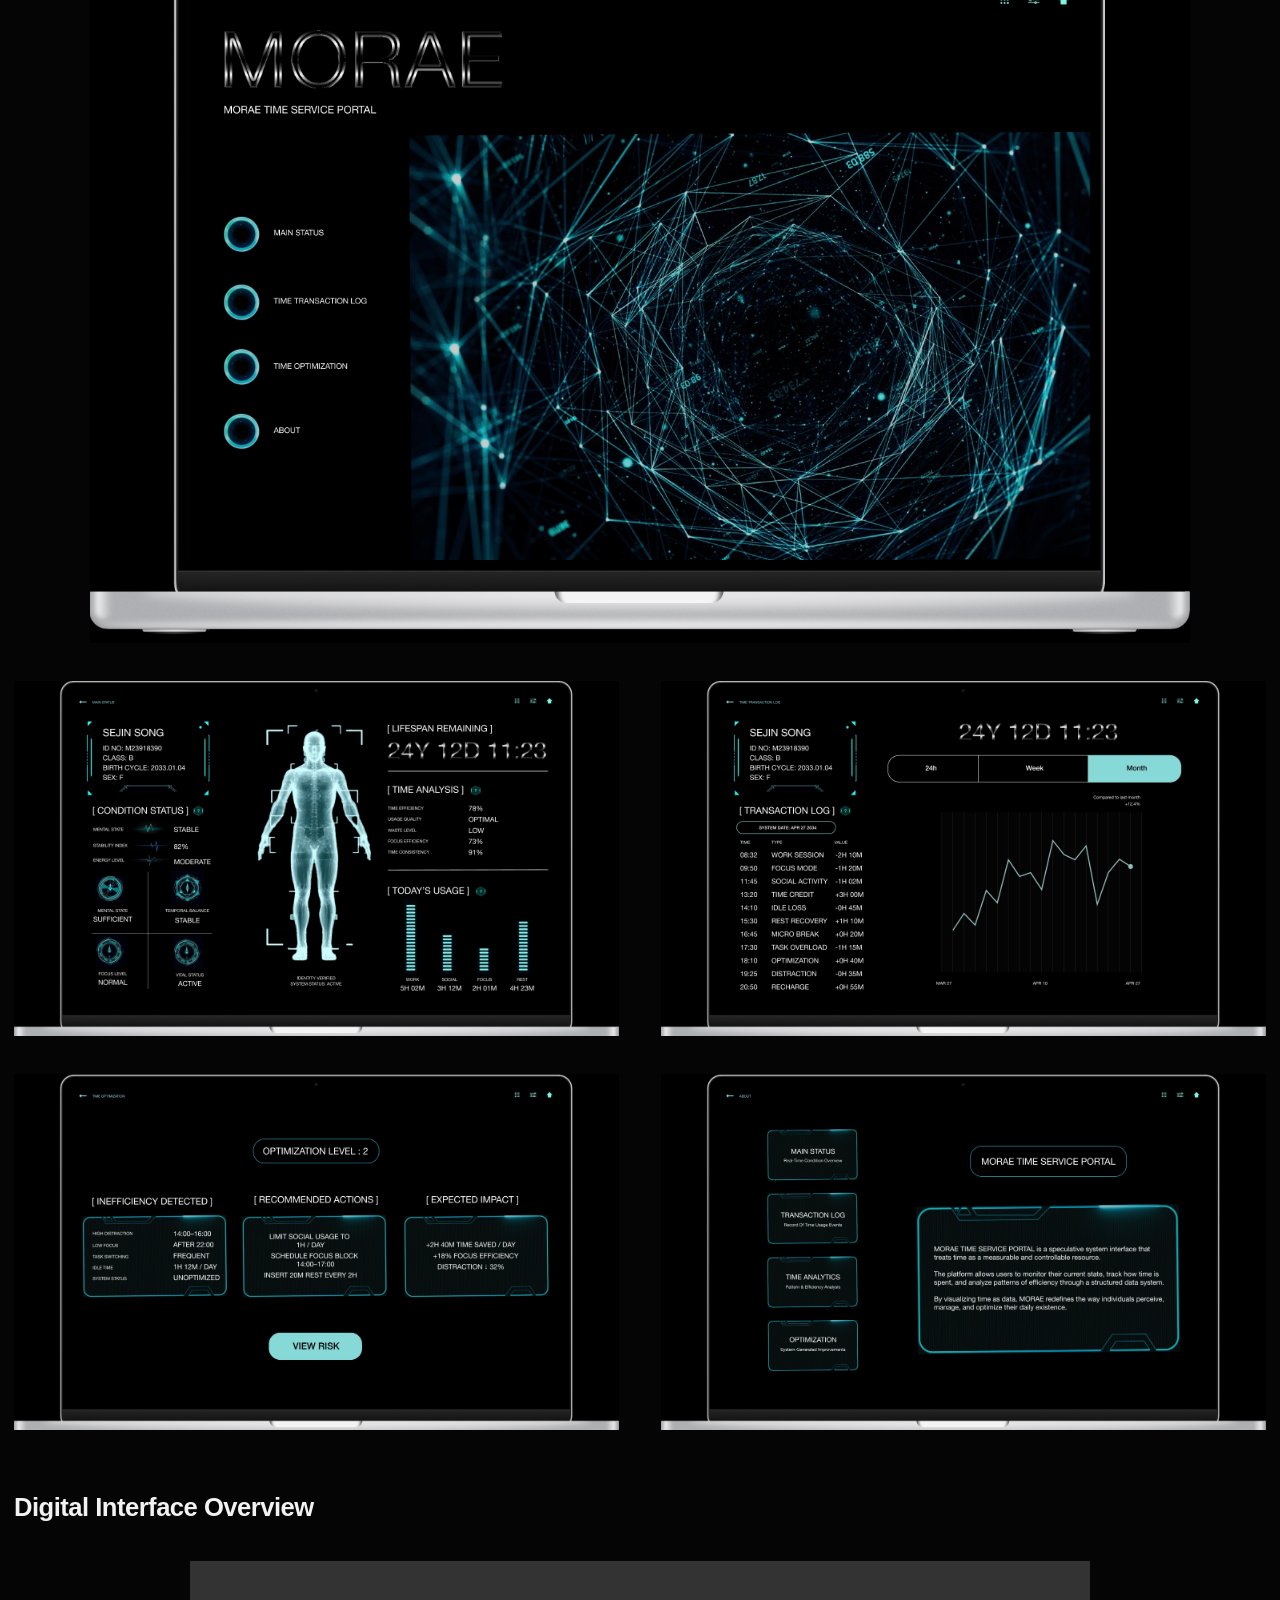
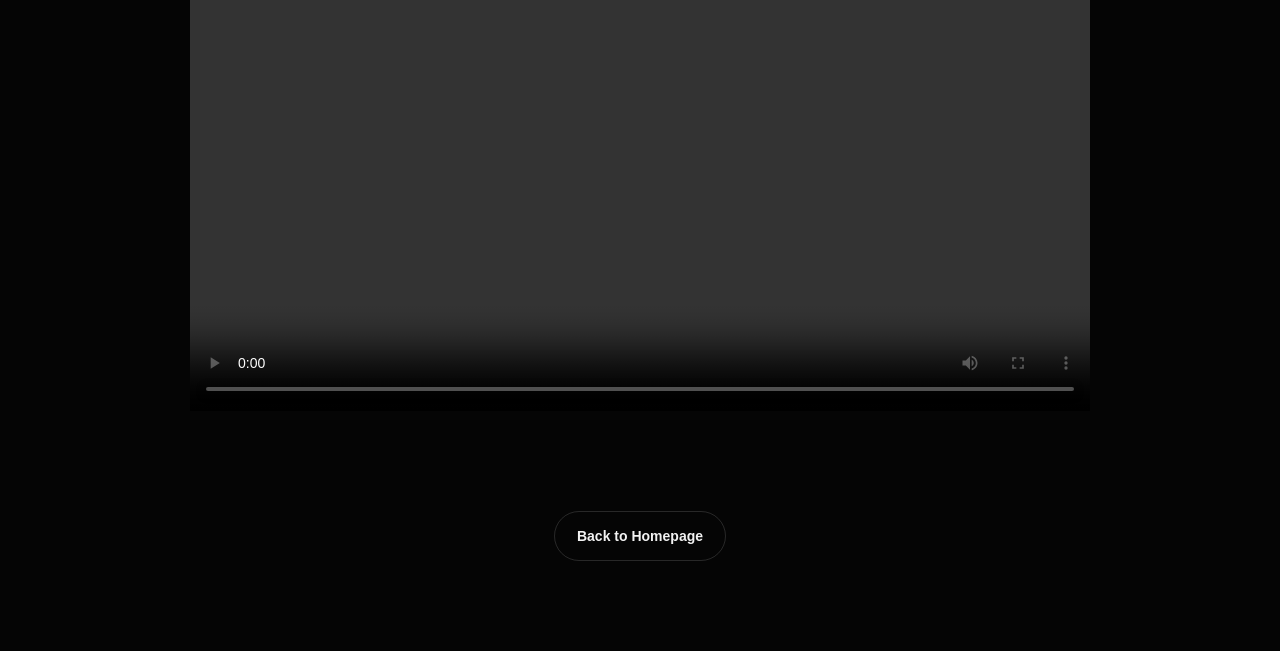
==== commit 3fe95b82: "Add files via upload" ====
--- a/index.html
+++ b/index.html
@@ -117,23 +117,23 @@
 
       <div class="website-grid">
         <figure class="website-item website-item--wide">
-          <img src="image/web-1.jpg" alt="Morae website overview" />
+          <img src="image/web-1.JPG" alt="Morae website overview" />
         </figure>
 
         <figure class="website-item">
-          <img src="image/web-2.jpg" alt="Morae main status interface" />
+          <img src="image/web-2.JPG" alt="Morae main status interface" />
         </figure>
 
         <figure class="website-item">
-          <img src="image/web-3.jpg" alt="Morae time transaction log interface" />
+          <img src="image/web-3.JPG" alt="Morae time transaction log interface" />
         </figure>
 
         <figure class="website-item">
-          <img src="image/web-4.jpg" alt="Morae time optimization interface" />
+          <img src="image/web-4.JPG" alt="Morae time optimization interface" />
         </figure>
 
         <figure class="website-item">
-          <img src="image/web-5.jpg" alt="Morae about interface" />
+          <img src="image/web-5.JPG" alt="Morae about interface" />
         </figure>
       </div>
     </section>
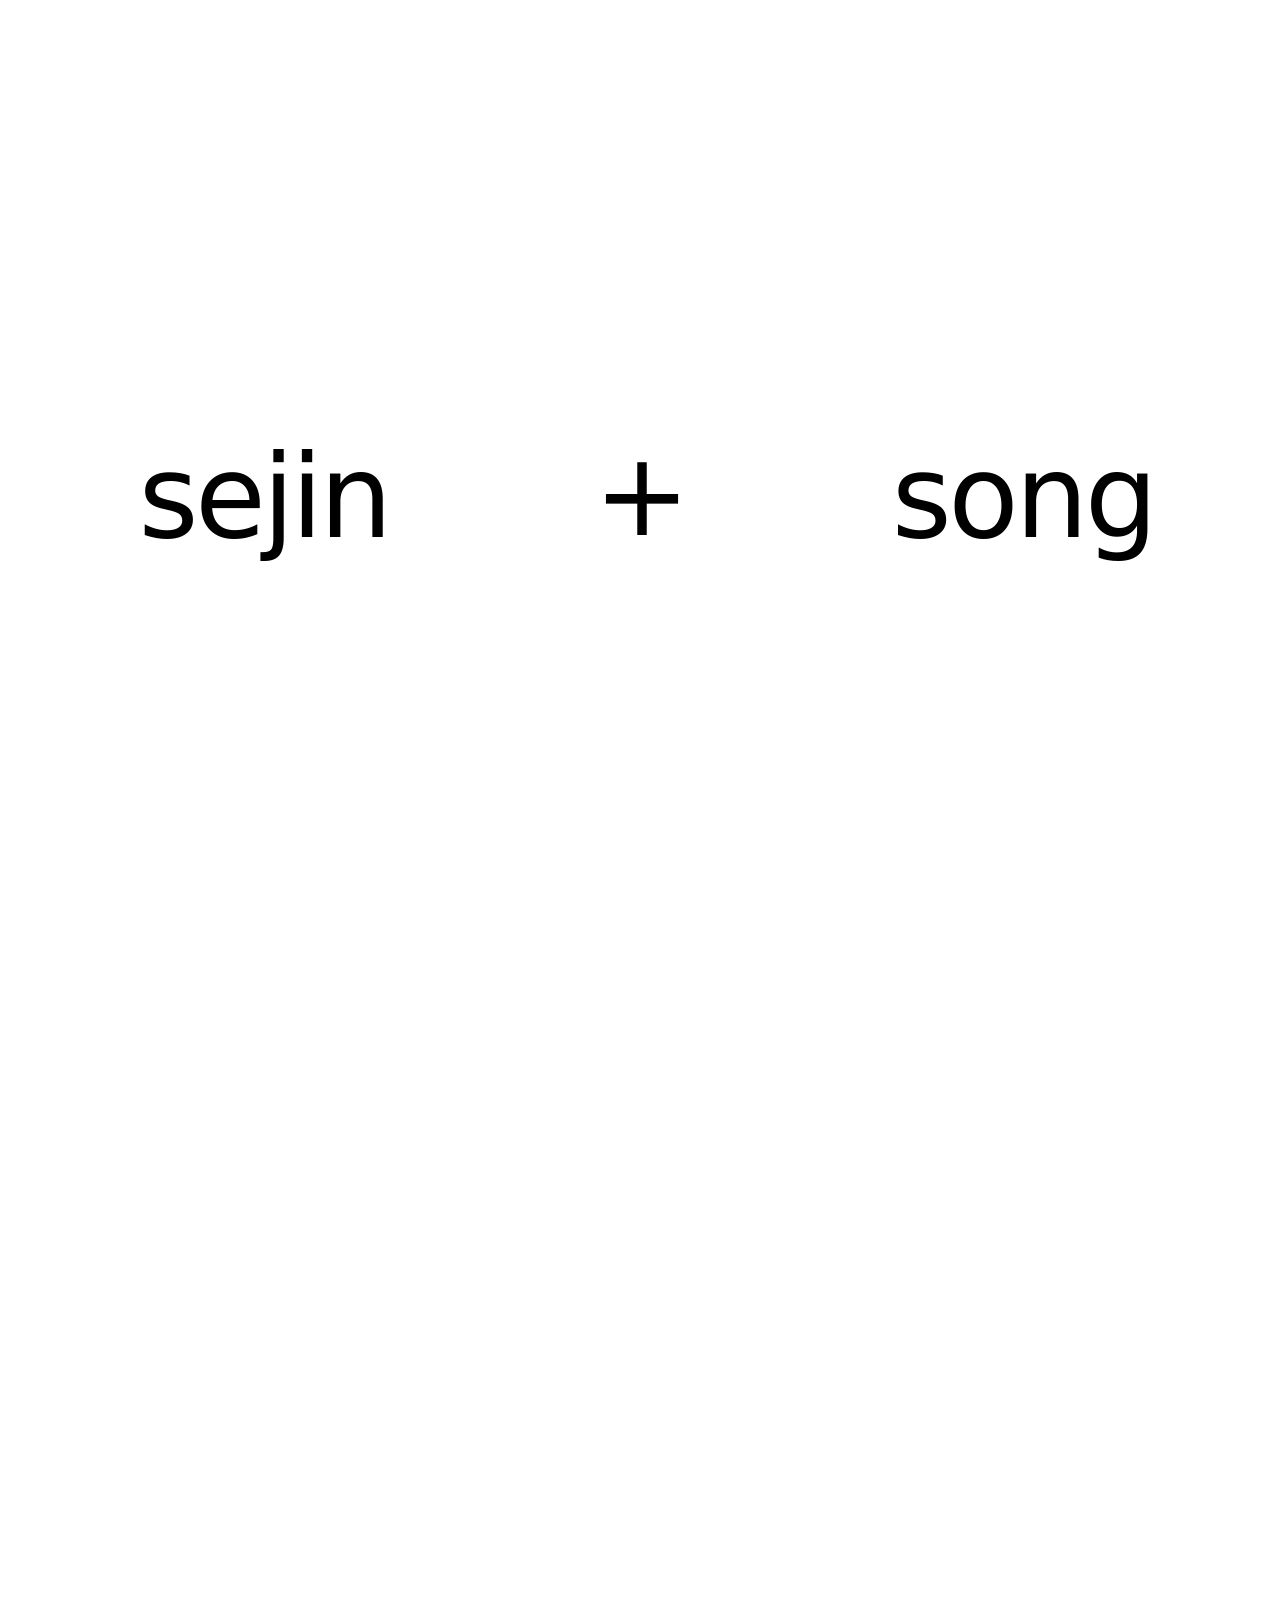
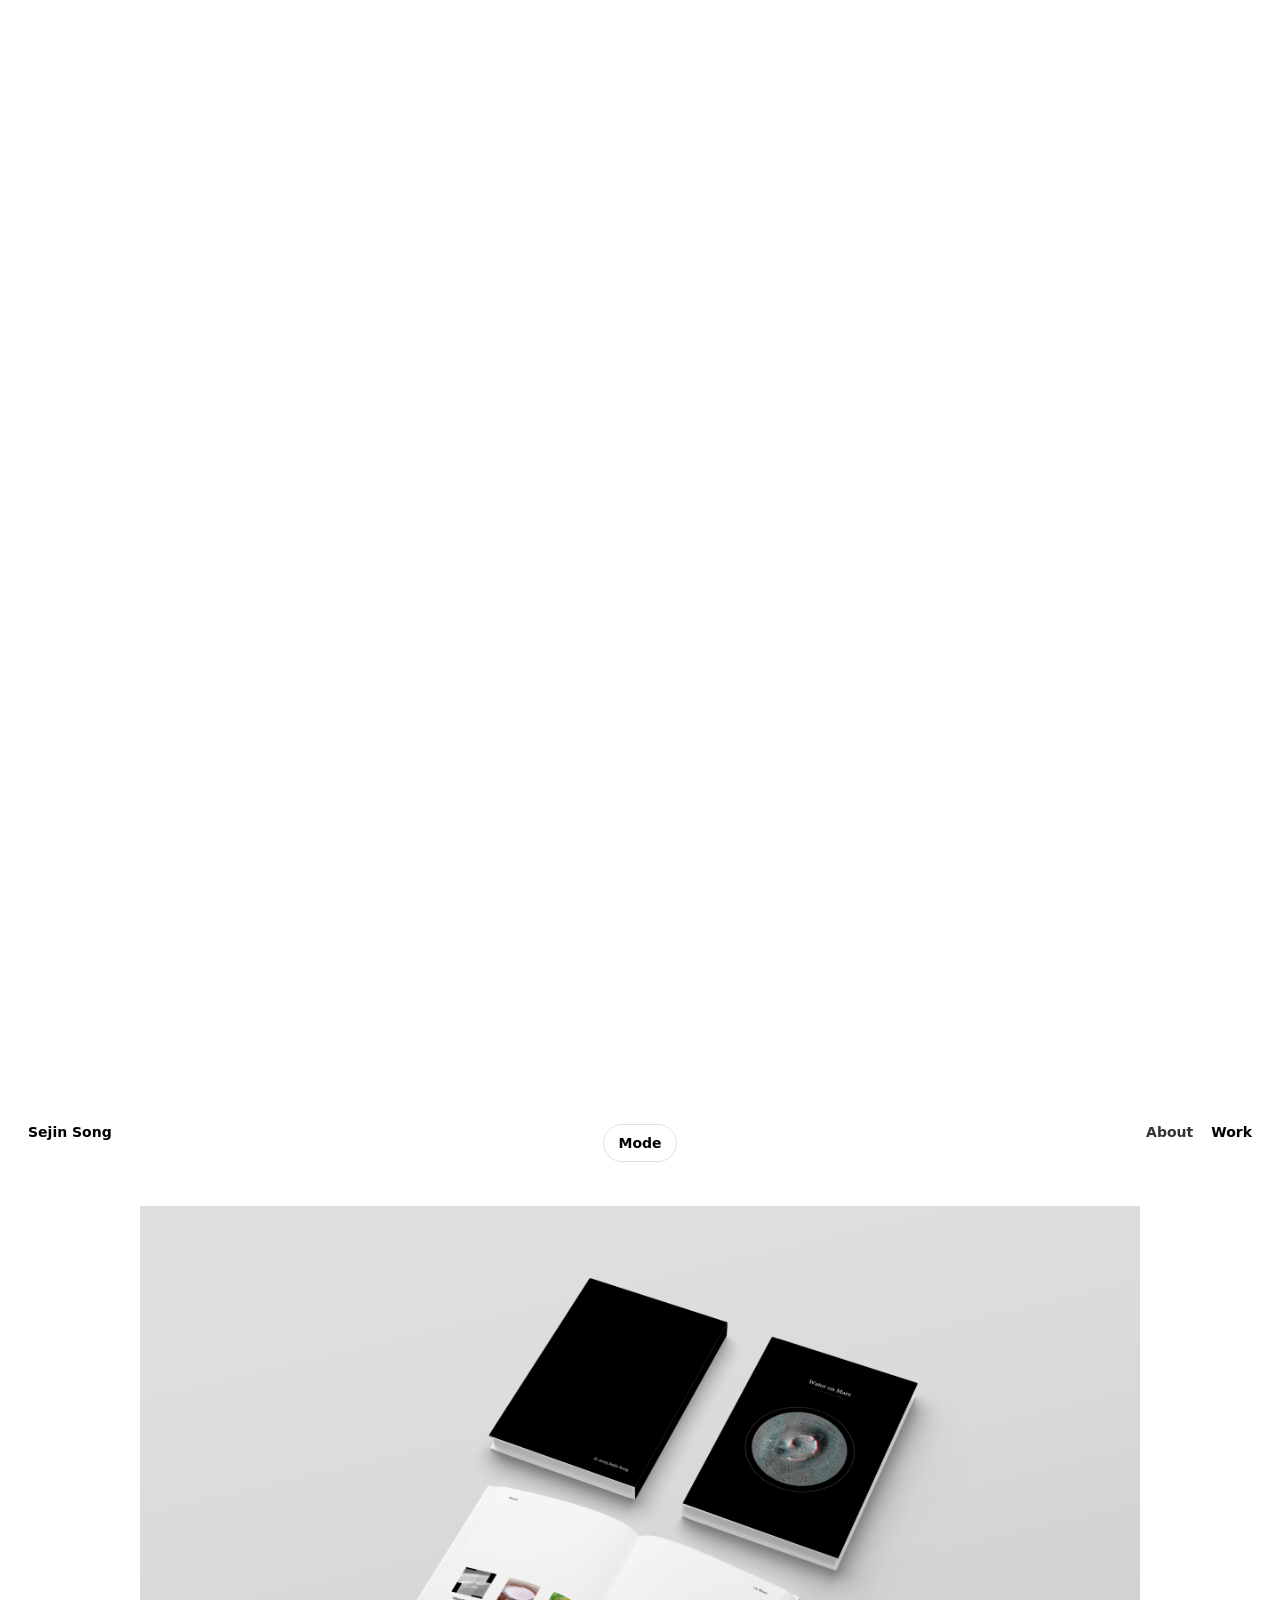
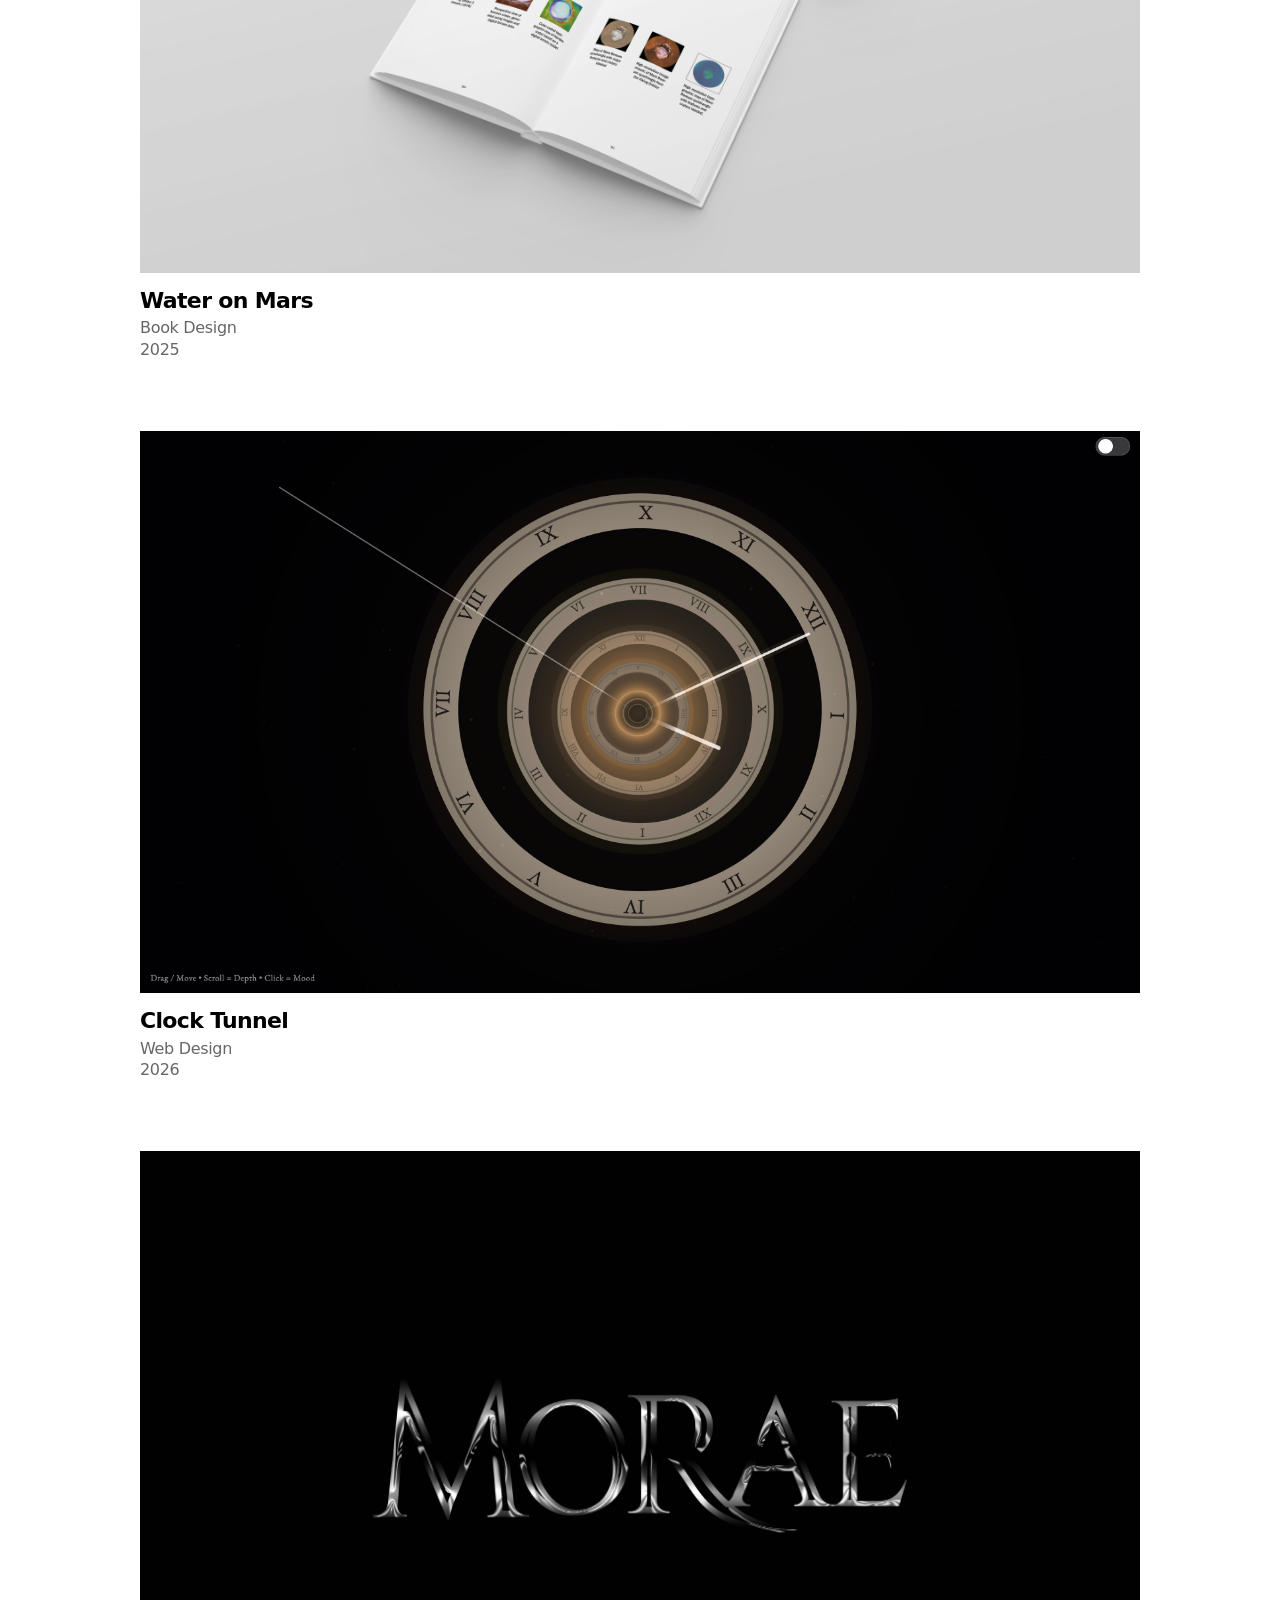
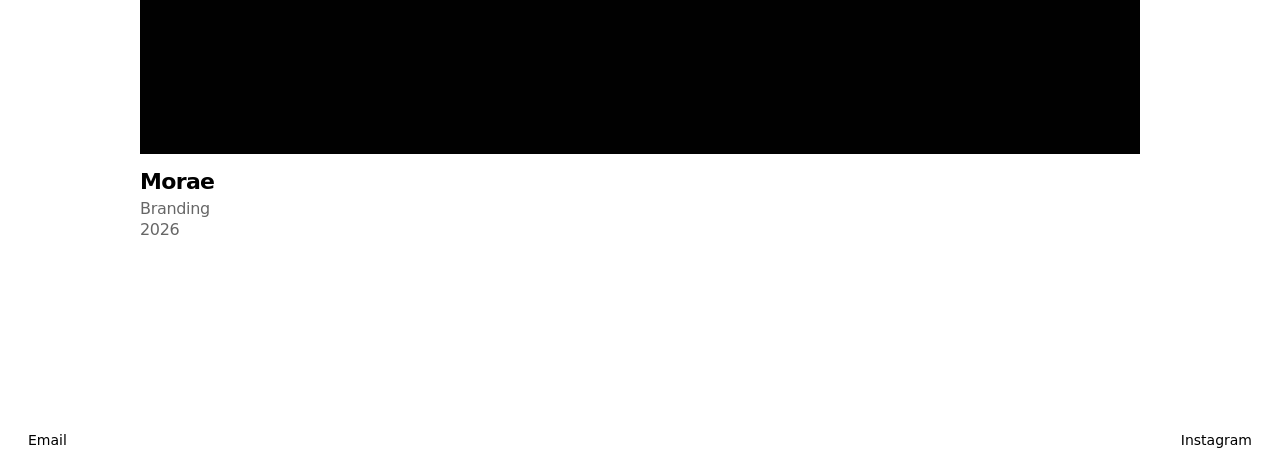
==== commit 744afd1b: "Add files via upload" ====
--- a/index.html
+++ b/index.html
@@ -1,162 +1,105 @@
-<!DOCTYPE html>
+<!doctype html>
 <html lang="en">
 <head>
-  <meta charset="UTF-8" />
-  <meta name="viewport" content="width=device-width, initial-scale=1.0" />
-  <title>Morae — Sejin Song</title>
+  <meta charset="utf-8" />
+  <meta name="viewport" content="width=device-width, initial-scale=1" />
+  <title>Sejin + Song</title>
   <link rel="stylesheet" href="style.css" />
 </head>
 
-<body class="site-body">
-  <header class="site-header">
-    <a class="brand" href="../index.html">Sejin Song</a>
+<body>
+  <!-- 1) Intro scroll animation zone -->
+  <section class="scrollZone" id="scrollZone">
+    <div class="stage">
+      <div class="type">
+        <!-- Stage 0 -->
+        <h1 class="type__line is-0" id="t0">
+          <span class="left">sejin</span>
+          <span class="plus">+</span>
+          <span class="right">song</span>
+        </h1>
 
-    <div class="header-center">
-      <button id="modeToggle" class="mode-button" type="button">Mode</button>
+        <!-- Stage 1 -->
+        <h1 class="type__line is-1" id="t1" aria-hidden="true">
+          <span class="left">se</span>
+          <span class="plus">+</span>
+          <span class="right">so</span>
+        </h1>
+
+        <!-- Stage 2 -->
+        <h1 class="type__line is-2" id="t2" aria-hidden="true">
+          <span class="left">s</span>
+          <span class="plus">+</span>
+          <span class="right">s</span>
+        </h1>
+      </div>
     </div>
+  </section>
 
-    <nav class="site-nav">
-      <a href="../About/index.html" class="navLink">About</a>
-      <a href="../index.html#work" class="navLink is-active">Work</a>
-    </nav>
-  </header>
+  <!-- 2) Portfolio page -->
+  <section class="onePage" id="one">
+    <header class="oneTop">
+      <div class="oneTop__left">Sejin Song</div>
+      <button class="modeBtn" id="modeBtn" type="button" aria-label="Toggle theme">
+        Mode
+      </button>
+      <nav class="oneTop__right">
+        <a href="About/index.html" class="navLink">About</a>
+        <a href="#work" class="navLink is-active">Work</a>
+      </nav>
+    </header>
 
-  <main class="project-page">
-    <section class="project-top">
-      <div class="project-top__image">
-        <img src="image/3-1.jpg" alt="Morae logo and identity preview" />
-      </div>
+    <main class="portfolioMain" id="work">
+      <article class="projectCard">
+        <a href="wateronmars/index.html" class="projectLink">
+          <div class="projectImageWrap">
+            <img src="wateronmars.png" alt="Water on Mars book design preview" class="projectImage" />
+          </div>
+          <div class="projectMeta">
+            <h2 class="projectTitle">Water on Mars</h2>
+            <p class="projectType">Book Design</p>
+            <p class="projectYear">2025</p>
+          </div>
+        </a>
+      </article>
 
-      <div class="project-top__info">
-        <h1>MORAE</h1>
+      <article class="projectCard">
+        <a href="clocktunnel/index.html" class="projectLink">
+          <div class="projectImageWrap">
+            <img src="clocktunnel.jpg" alt="Clock Tunnel web design preview" class="projectImage" />
+          </div>
+          <div class="projectMeta">
+            <h2 class="projectTitle">Clock Tunnel</h2>
+            <p class="projectType">Web Design</p>
+            <p class="projectYear">2026</p>
+          </div>
+        </a>
+      </article>
 
-        <p class="project-summary">
-          MORAE is a speculative visual system for a fictional nation where time becomes a visible and controllable resource.
-          Every person, object, place, and piece of information exists with a measurable lifespan.
-          The project imagines a society where time functions like currency, shaping identity, value, and existence.
-        </p>
+      <article class="projectCard">
+        <a href="Morae/index.html" class="projectLink">
+          <div class="projectImageWrap">
+            <img src="3-1.jpg" alt="Morae preview 1" class="projectImage" />
+          
+          </div>
+          <div class="projectMeta">
+            <h2 class="projectTitle">Morae</h2>
+            <p class="projectType">Branding</p>
+            <p class="projectYear">2026</p>
+          </div>
+        </a>
+      </article>
+    </main>
 
-        <div class="project-meta">
-          <div class="meta-row"><span class="meta-label">Year:</span><span>2026</span></div>
-          <div class="meta-row"><span class="meta-label">Type:</span><span>World-Building / Visual Identity / Typography</span></div>
-          <div class="meta-row"><span class="meta-label">Focus:</span><span>Speculative Design, Time System, Identity, Interface, Motion</span></div>
-          <div class="meta-row"><span class="meta-label">Tools:</span><span>Photoshop, Illustrator, InDesign, Figma</span></div>
-        </div>
-      </div>
-    </section>
+    <footer class="oneBottom">
+      <a class="footLink" href="mailto:s7e.song@gmail.com">Email</a>
+      <div class="footCenter"></div>
+      <a class="footLink" href="https://www.instagram.com/sesorchive" target="_blank" rel="noopener noreferrer">
+        Instagram
+      </a>
+    </footer>
+  </section>
 
-    <section class="project-section text-section">
-      <h2 class="section-title">Concept</h2>
-
-        <p class="concept-question">
-   What if your remaining lifetime was visible?
-  </p>
-
-      <div class="large-text">
-      
-        <p>
-          In MORAE, time is no longer invisible. It is counted, stored, exchanged, and optimized.
-          A passport displays the remaining lifespan of a citizen, a coin turns time into money,
-          and a digital portal allows people to track and manage their time like a financial account.
-      
-          Through these objects and interfaces, the project imagines a society where time becomes
-          the most important social value. Identity, status, and existence are all defined by how much
-          time remains and how efficiently it is used.
-        </p>
-      </div>
-    </section>
-
-    <section class="project-section text-section">
-      <h2 class="section-title">Passport</h2>
-
-      <div class="large-text">
-        <p>
-          The passport acts as an official identity document in MORAE. Instead of only showing nationality,
-          name, and date of birth, it displays the remaining lifespan of the citizen.
-      
-          Time becomes part of personal identification. The document turns duration into something visible,
-          measurable, and controlled by the system.
-        </p>
-      </div>
-
-      <figure class="full-image">
-        <img src="image/passport.png" alt="Morae passport design" />
-      </figure>
-    </section>
-
-    <section class="project-section text-section">
-      <h2 class="section-title">Currency</h2>
-
-      <div class="large-text">
-        <p>
-          The currency system visualizes time as money. Each coin represents a specific amount of time,
-          suggesting a world where days, months, and years can be stored, exchanged, and spent.
-        
-          By treating time as currency, MORAE questions how value would change if human life could be
-          divided into measurable units.
-        </p>
-      </div>
-
-      <figure class="full-image">
-        <img src="image/coin.png" alt="Morae coin design" />
-      </figure>
-    </section>
-
-    <section class="project-section text-section">
-      <h2 class="section-title">Digital Interface</h2>
-
-      <div class="large-text">
-        <p>
-          The digital interface functions like a bank account for time. Users can view their remaining lifespan,
-          track daily usage, check transaction history, and receive optimization suggestions.
-   
-          The portal translates the abstract idea of time into data, charts, warnings, and system feedback.
-          It shows how personal existence could become something constantly monitored and managed.
-        </p>
-      </div>
-
-      <div class="website-grid">
-        <figure class="website-item website-item--wide">
-          <img src="image/web-1.JPG" alt="Morae website overview" />
-        </figure>
-
-        <figure class="website-item">
-          <img src="image/web-2.JPG" alt="Morae main status interface" />
-        </figure>
-
-        <figure class="website-item">
-          <img src="image/web-3.JPG" alt="Morae time transaction log interface" />
-        </figure>
-
-        <figure class="website-item">
-          <img src="image/web-4.JPG" alt="Morae time optimization interface" />
-        </figure>
-
-        <figure class="website-item">
-          <img src="image/web-5.JPG" alt="Morae about interface" />
-        </figure>
-      </div>
-    </section>
-
-    <section class="project-section text-section">
-      <h2 class="section-title">Digital Interface Overview</h2>
-
-      <div class="large-text">
-      
-      </div>
-<div class="overview-media">
-  <video controls playsinline preload="metadata">
-    <source src="image/morae.mp4" type="video/mp4">
-    Your browser does not support the video tag.
-  </video>
-</div>
-    </section>
-
-    <section class="back-home">
-      <a href="../index.html" class="back-home__button">Back to Homepage</a>
-    </section>
-  </main>
-
-  <script src="script.js"></script>
 </body>
-</html>+</html>
+<script src="script.js"></script>
--- a/style.css
+++ b/style.css
@@ -1,337 +1,344 @@
 :root {
-  --bg: #050505;
-  --text: #f2f2f2;
-  --muted: #ababab;
-  --border: rgba(255,255,255,0.14);
-  --max: 1520px;
-  --section-gap: 64px;
-}
-
-body.light {
-  --bg: #f3f3f3;
-  --text: #121212;
-  --muted: #5f5f5f;
-  --border: rgba(0,0,0,0.12);
+  --bg: #fff;
+  --fg: #000;
+  --muted: rgba(0,0,0,.35);
+  --font: ui-sans-serif, system-ui, -apple-system, "Helvetica Neue", Helvetica, Arial, sans-serif;
+  --gap: 16vw;
 }
 
 * {
   box-sizing: border-box;
 }
 
-html {
-  scroll-behavior: smooth;
-}
-
-body.site-body {
+html, body {
+  height: 100%;
+}
+
+body {
   margin: 0;
   background: var(--bg);
-  color: var(--text);
-  font-family: Arial, Helvetica, sans-serif;
-  line-height: 1.45;
-}
-
-img,
-iframe {
-  display: block;
-  max-width: 100%;
-}
-
-a {
-  color: inherit;
-  text-decoration: none;
-}
-
-/* header */
-.site-header {
+  color: var(--fg);
+  font-family: var(--font);
+  overflow-x: hidden;
+}
+
+/* ---------- INTRO SCROLL ZONE ---------- */
+.scrollZone {
+  height: 300vh;
+  position: relative;
+}
+
+.stage {
   position: sticky;
   top: 0;
-  z-index: 100;
+  height: 100vh;
+  display: grid;
+  place-items: center;
+}
+
+.type {
+  position: relative;
+  width: min(1400px, 96vw);
+  height: 1.2em;
+}
+
+.type__line {
+  margin: 0;
+  position: absolute;
+  inset: 0;
   display: grid;
   grid-template-columns: 1fr auto 1fr;
   align-items: center;
-  gap: 16px;
-  padding: 18px 22px;
-  background: color-mix(in srgb, var(--bg) 90%, transparent);
-  backdrop-filter: blur(12px);
-}
-
-.brand {
+  font-size: clamp(48px, 9vw, 140px);
+  font-weight: 400;
+  letter-spacing: -0.03em;
+  line-height: 1;
+  white-space: nowrap;
+  opacity: 0;
+  transform: translateY(0);
+  filter: blur(0);
+  will-change: opacity, transform;
+}
+
+.left {
+  justify-self: end;
+  padding-right: var(--gap);
+}
+
+.right {
   justify-self: start;
-  font-size: 13px;
-  font-weight: 700;
-}
-
-.header-center {
+  padding-left: var(--gap);
+}
+
+.plus {
   justify-self: center;
-}
-
-.mode-button {
-  border: 1px solid var(--border);
+  transform: translateY(-0.02em);
+}
+
+/* ---------- PORTFOLIO PAGE ---------- */
+.onePage {
+  --one-bg: #ffffff;
+  --one-fg: #000000;
+  --one-line: rgba(0,0,0,.12);
+  --one-card: #f0f0f0;
+
+  min-height: 100vh;
+  background: var(--one-bg);
+  color: var(--one-fg);
+  position: relative;
+}
+
+.onePage.is-dark {
+  --one-bg: #000000;
+  --one-fg: #ffffff;
+  --one-line: rgba(255,255,255,.18);
+  --one-card: #111111;
+}
+
+.oneTop {
+  position: sticky;
+  top: 0;
+  z-index: 20;
+  background: var(--one-bg);
+  padding: 24px 28px;
+  display: grid;
+  grid-template-columns: 1fr auto 1fr;
+  align-items: start;
+  font-size: 14px;
+}
+
+.oneTop__left {
+  font-weight: 600;
+}
+
+.oneTop__right {
+  justify-self: end;
+  display: inline-flex;
+  gap: 18px;
+  font-weight: 600;
+}
+
+.navLink {
+  color: var(--one-fg);
+  text-decoration: none;
+  opacity: .8;
+}
+
+.navLink.is-active {
+  opacity: 1;
+}
+
+.modeBtn {
+  justify-self: center;
   background: transparent;
-  color: var(--text);
+  color: var(--one-fg);
+  border: 1px solid var(--one-line);
   border-radius: 999px;
-  padding: 12px 18px;
-  font-size: 14px;
+  padding: 10px 14px;
+  font: inherit;
   font-weight: 600;
   cursor: pointer;
-}
-
-.site-nav {
-  justify-self: end;
-  display: flex;
-  gap: 26px;
-  font-size: 14px;
-  font-weight: 600;
-}
-
-.site-nav a {
-  opacity: 0.72;
-}
-
-.site-nav a:hover,
-.site-nav a.is-active {
-  opacity: 1;
-}
-
-/* page */
-.project-page {
-  width: min(var(--max), calc(100% - 28px));
+  transition: transform .15s ease, background .15s ease;
+}
+
+.modeBtn:hover {
+  transform: translateY(-1px);
+  background: color-mix(in oklab, var(--one-fg) 8%, transparent);
+}
+
+/* ---------- portfolio list ---------- */
+.portfolioMain {
+  width: min(1000px, calc(100vw - 56px));
   margin: 0 auto;
-  padding: 16px 0 90px;
-}
-
-/* hero */
-.project-top {
-  display: grid;
-  grid-template-columns: minmax(0, 1.15fr) minmax(280px, 0.7fr);
-  gap: 34px;
-  align-items: start;
+  padding: 20px 0 120px;
+}
+
+.projectCard {
   margin-bottom: 72px;
 }
 
-.project-top__image {
-  background: #000;
+.projectLink {
+  color: var(--one-fg);
+  text-decoration: none;
+  display: block;
+}
+
+.projectImageWrap {
+  width: 100%;
+  background: var(--one-card);
   overflow: hidden;
 }
 
-.project-top__image img {
+.projectGrid {
+  display: grid;
+  grid-template-columns: 1fr 1fr;
+  gap: 12px;
+  background: transparent;
+}
+
+.projectGrid .projectImage {
   width: 100%;
-  aspect-ratio: 16 / 10.5;
+  height: 100%;
+  aspect-ratio: 4 / 3;
   object-fit: cover;
-}
-
-.project-top__info h1 {
-  margin: 0 0 35px;
-  font-size: clamp(28px, 2.6vw, 44px);
-  line-height: 0.98;
-  letter-spacing: -0.04em;
-}
-
-.project-summary {
-  margin: 0 0 44px;
-  max-width: 420px;
-  font-size: clamp(16px, 1.25vw, 21px);
-  line-height: 1.45;
-}
-
-.project-meta {
-  display: grid;
-  gap: 18px;
-  max-width: 400px;
-}
-
-.meta-row {
-  display: grid;
-  grid-template-columns: 70px 1fr;
-  gap: 8px;
-}
-
-.meta-label {
-  color: var(--muted);
-}
-
-/* sections */
-.project-section {
-  margin-top: var(--section-gap);
-}
-
-.section-title {
-  margin: 0 0 20px;
-  font-size: clamp(24px, 2vw, 34px);
-  line-height: 1.05;
-  letter-spacing: -0.02em;
-}
-
-.large-text {
-  max-width: 980px;
-  padding-left: 24px;
-}
-
-.large-text p {
-  margin: 0 0 18px;
-  font-size: clamp(16px, 1.05vw, 19px);
-  line-height: 1.55;
-  color: var(--text);
-  font-weight: 400;
-}
-
-.concept-question{
-    font-size:22px;
-    line-height:1.3;
-    font-weight:500;
-    letter-spacing:-0.02em;
-    margin-bottom:30px !important;
-    max-width:720px;
-     padding-left: 24px;
-}
-
-.large-text p:last-child {
-  margin-bottom: 0;
-}
-
-/* images */
-.full-image {
-  max-width: 1100px;
-  margin: 40px auto 0;
-  background: #000;
-  overflow: hidden;
-}
-
-.full-image img {
+  background: var(--one-card);
+}
+
+.projectImage {
+  display: block;
   width: 100%;
   height: auto;
-  object-fit: contain;
-}
-
-/* website */
-.website-grid {
-  display: grid;
-  grid-template-columns: 1fr 1fr;
-  gap: 38px 42px;
-  margin-top: 40px;
-}
-
-.website-item {
+  object-fit: cover;
+}
+
+.projectMeta {
+  padding-top: 16px;
+}
+
+.projectTitle {
   margin: 0;
-  background: #000;
-  overflow: hidden;
-}
-
-.website-item img {
-  width: 100%;
-  aspect-ratio: 4 / 2.35;
-  object-fit: cover;
-}
-
-/* web-1 only */
-.website-item--wide {
-  grid-column: 1 / -1;
-  max-width: 1100px;
-  width: 100%;
-  margin: 0 auto;
-}
-
-.website-item--wide img {
-  width: 100%;
-  height: auto;
-  aspect-ratio: auto;
-  object-fit: contain;
-}
-
-/* video */
-.overview-media{
-    max-width:900px;
-    margin:40px auto 0;
-    background:#000;
-}
-
-.overview-media video{
-    width:100%;
-    height:auto;
-    display:block;
-}
-
-/* back */
-.back-home {
-  display: flex;
-  justify-content: center;
-  margin-top: 100px;
-}
-
-.back-home__button {
-  padding: 14px 22px;
-  border: 1px solid var(--border);
-  border-radius: 999px;
+  font-size: 22px;
+  font-weight: 700;
+  letter-spacing: -0.03em;
+  line-height: 1.08;
+  color: var(--one-fg);
+}
+
+.projectType {
+  margin: 6px 0 2px 0;
+  font-size: 16px;
+  font-weight: 500;
+  line-height: 1.2;
+  letter-spacing: -0.02em;
+  color: rgba(0,0,0,.6);
+}
+
+.projectYear {
+  margin: 0;
+  font-size: 16px;
+  font-weight: 500;
+  line-height: 1.2;
+  letter-spacing: -0.02em;
+  color: rgba(0,0,0,.6);
+}
+
+.onePage.is-dark .projectType,
+.onePage.is-dark .projectYear {
+  color: rgba(255,255,255,.6);
+}
+
+.projectLink:hover .projectTitle,
+.projectLink:hover .projectType,
+.projectLink:hover .projectYear {
+  opacity: .82;
+}
+
+/* ---------- footer ---------- */
+.oneBottom {
+  padding: 0 28px 22px;
+  display: grid;
+  grid-template-columns: 1fr auto 1fr;
+  align-items: end;
   font-size: 14px;
-  font-weight: 600;
-}
-
-.back-home__button:hover {
-  background: var(--text);
-  color: var(--bg);
-}
-
-/* responsive */
-@media (max-width: 1000px) {
-  .project-top {
-    grid-template-columns: 1fr;
-  }
-
-  .project-summary,
-  .project-meta {
-    max-width: 100%;
-  }
-
-  .website-grid {
-    grid-template-columns: 1fr;
-  }
-
-  .website-item--wide {
-    grid-column: auto;
-    max-width: 100%;
-  }
-}
-
-@media (max-width: 760px) {
-  .site-header {
-    grid-template-columns: 1fr auto;
-    grid-template-areas:
-      "brand nav"
-      "mode mode";
-    row-gap: 10px;
-  }
-
-  .brand {
-    grid-area: brand;
-  }
-
-  .site-nav {
-    grid-area: nav;
-    gap: 14px;
-  }
-
-  .header-center {
-    grid-area: mode;
-  }
-
-  .project-page {
-    width: calc(100% - 20px);
-  }
-
-  .project-top {
-    gap: 22px;
+  color: var(--one-fg);
+}
+
+.oneBottom .footLink:last-child {
+  justify-self: end;
+}
+
+.footLink {
+  color: var(--one-fg);
+  text-decoration: none;
+  white-space: nowrap;
+}
+
+.footLink:hover {
+  text-decoration: underline;
+  text-underline-offset: 4px;
+}
+
+.footCenter {
+  justify-self: center;
+  white-space: nowrap;
+}
+
+/* ---------- mobile ---------- */
+@media (max-width: 700px) {
+  .type {
+    width: calc(100vw - 32px);
+  }
+
+  .type__line {
+    font-size: clamp(30px, 11vw, 60px);
+  }
+
+  .oneTop {
+    top: 0;
+    padding: 16px;
+    grid-template-columns: auto auto auto;
+    align-items: center;
+    gap: 8px;
+    font-size: 12px;
+  }
+
+  .oneTop__left {
+    white-space: nowrap;
+  }
+
+  .oneTop__right {
+    gap: 8px;
+    white-space: nowrap;
+  }
+
+  .modeBtn {
+    padding: 6px 10px;
+    font-size: 12px;
+  }
+
+  .portfolioMain {
+    width: calc(100vw - 32px);
+    padding: 14px 0 72px;
+  }
+
+  .projectCard {
     margin-bottom: 56px;
   }
 
-  .project-summary {
-    margin-bottom: 28px;
-  }
-
-  .meta-row {
-    grid-template-columns: 60px 1fr;
-  }
-
-  .large-text {
-    padding-left: 0;
+  .projectMeta {
+    padding-top: 14px;
+  }
+
+  .projectTitle {
+    font-size: 14px;
+    font-weight: 600;
+    line-height: 1.05;
+  }
+
+  .projectType {
+    margin: 4px 0 0 0;
+    font-size: 12px;
+    line-height: 1.15;
+  }
+
+  .projectYear {
+    font-size: 12px;
+    line-height: 1.15;
+  }
+
+  .oneBottom {
+    padding: 0 16px 16px;
+    font-size: 12px;
+    grid-template-columns: auto 1fr auto;
+    column-gap: 8px;
+  }
+
+  .footCenter {
+    text-align: center;
+    font-size: 11px;
+  }
+
+  .projectGrid {
+    gap: 8px;
   }
 }
